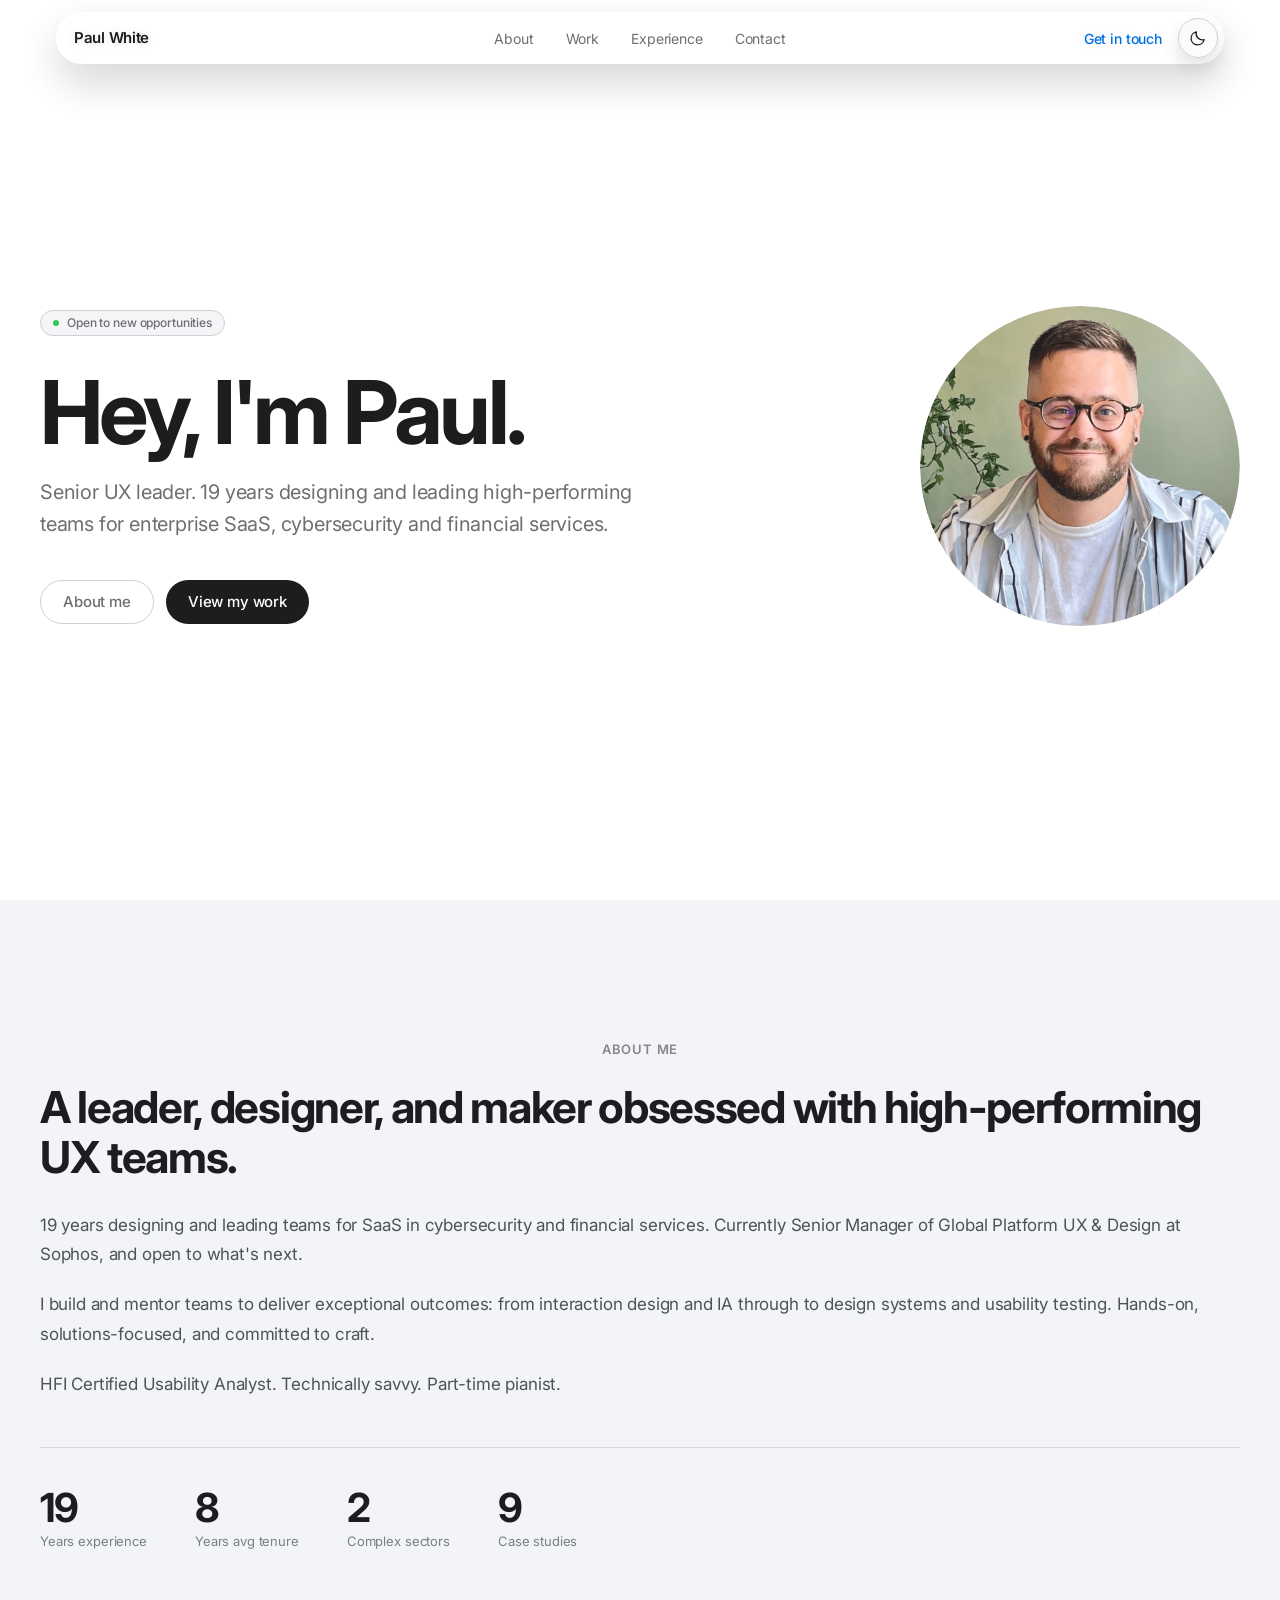
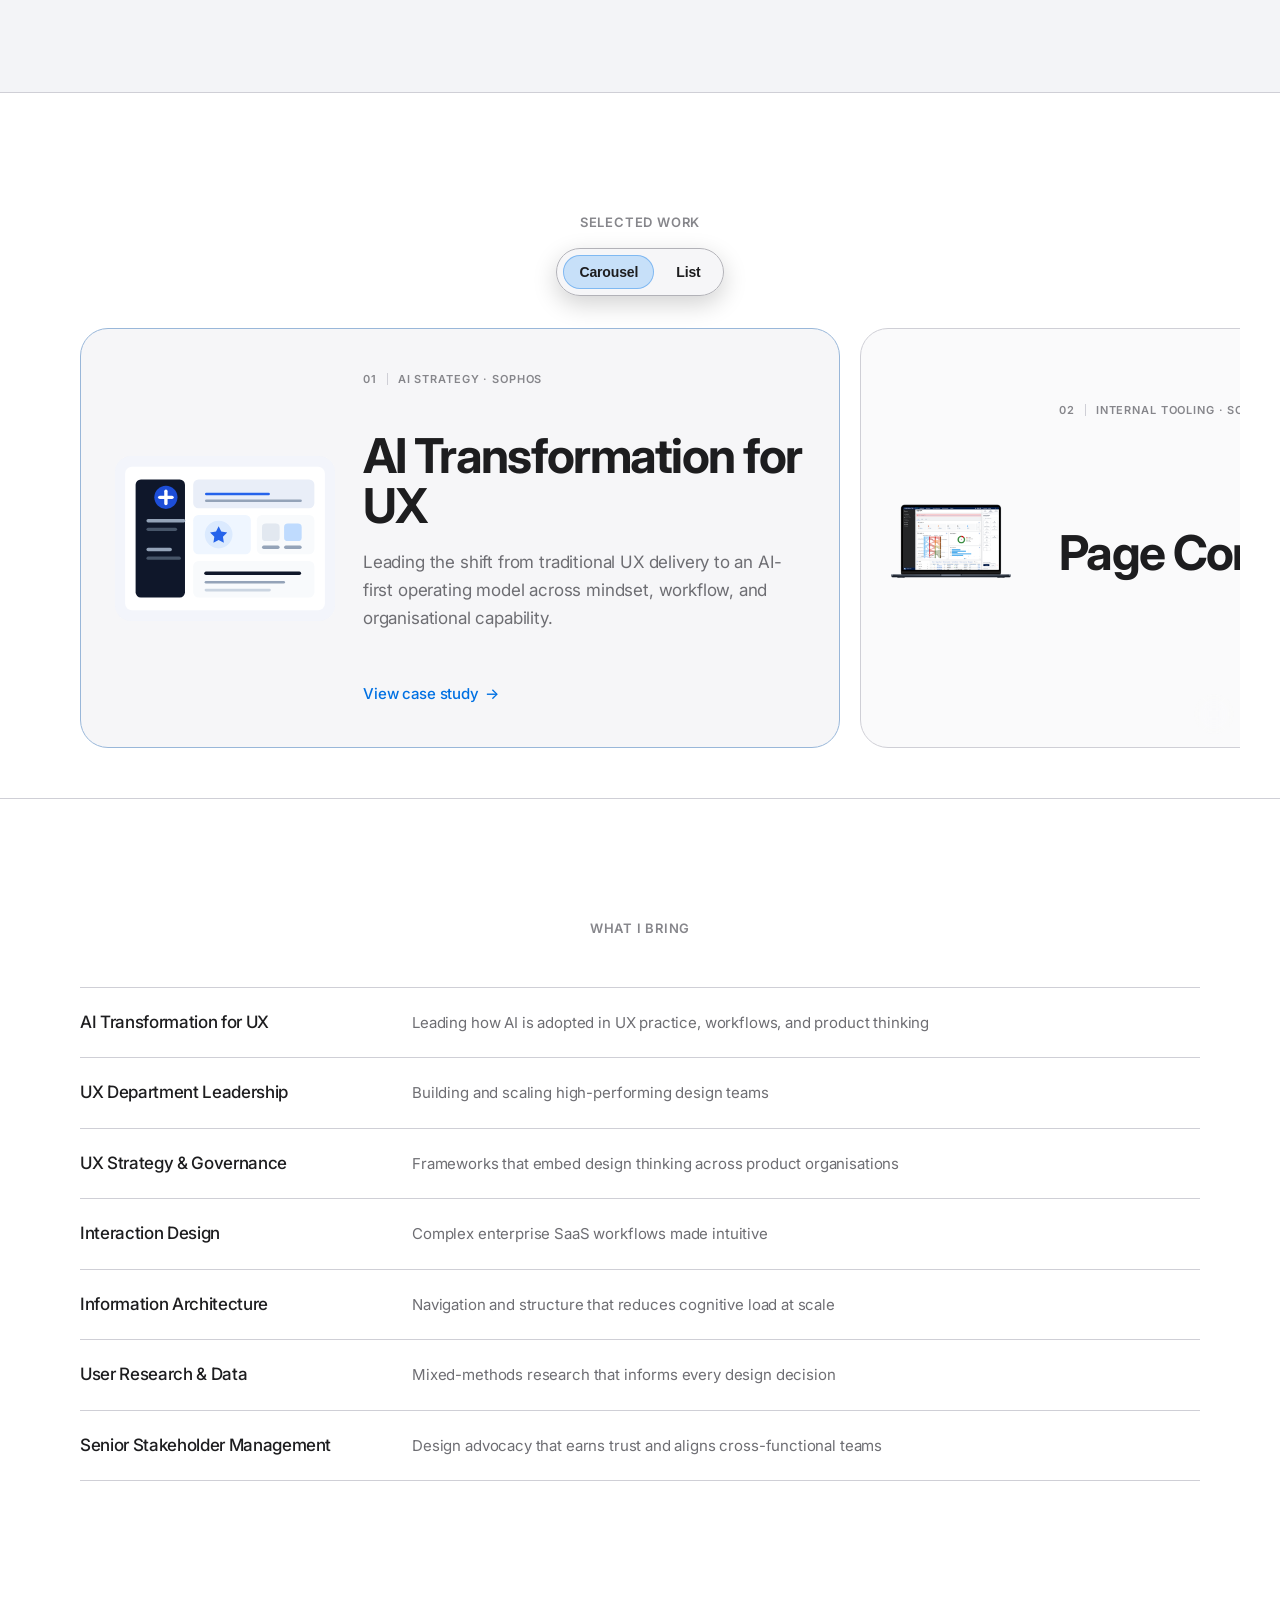
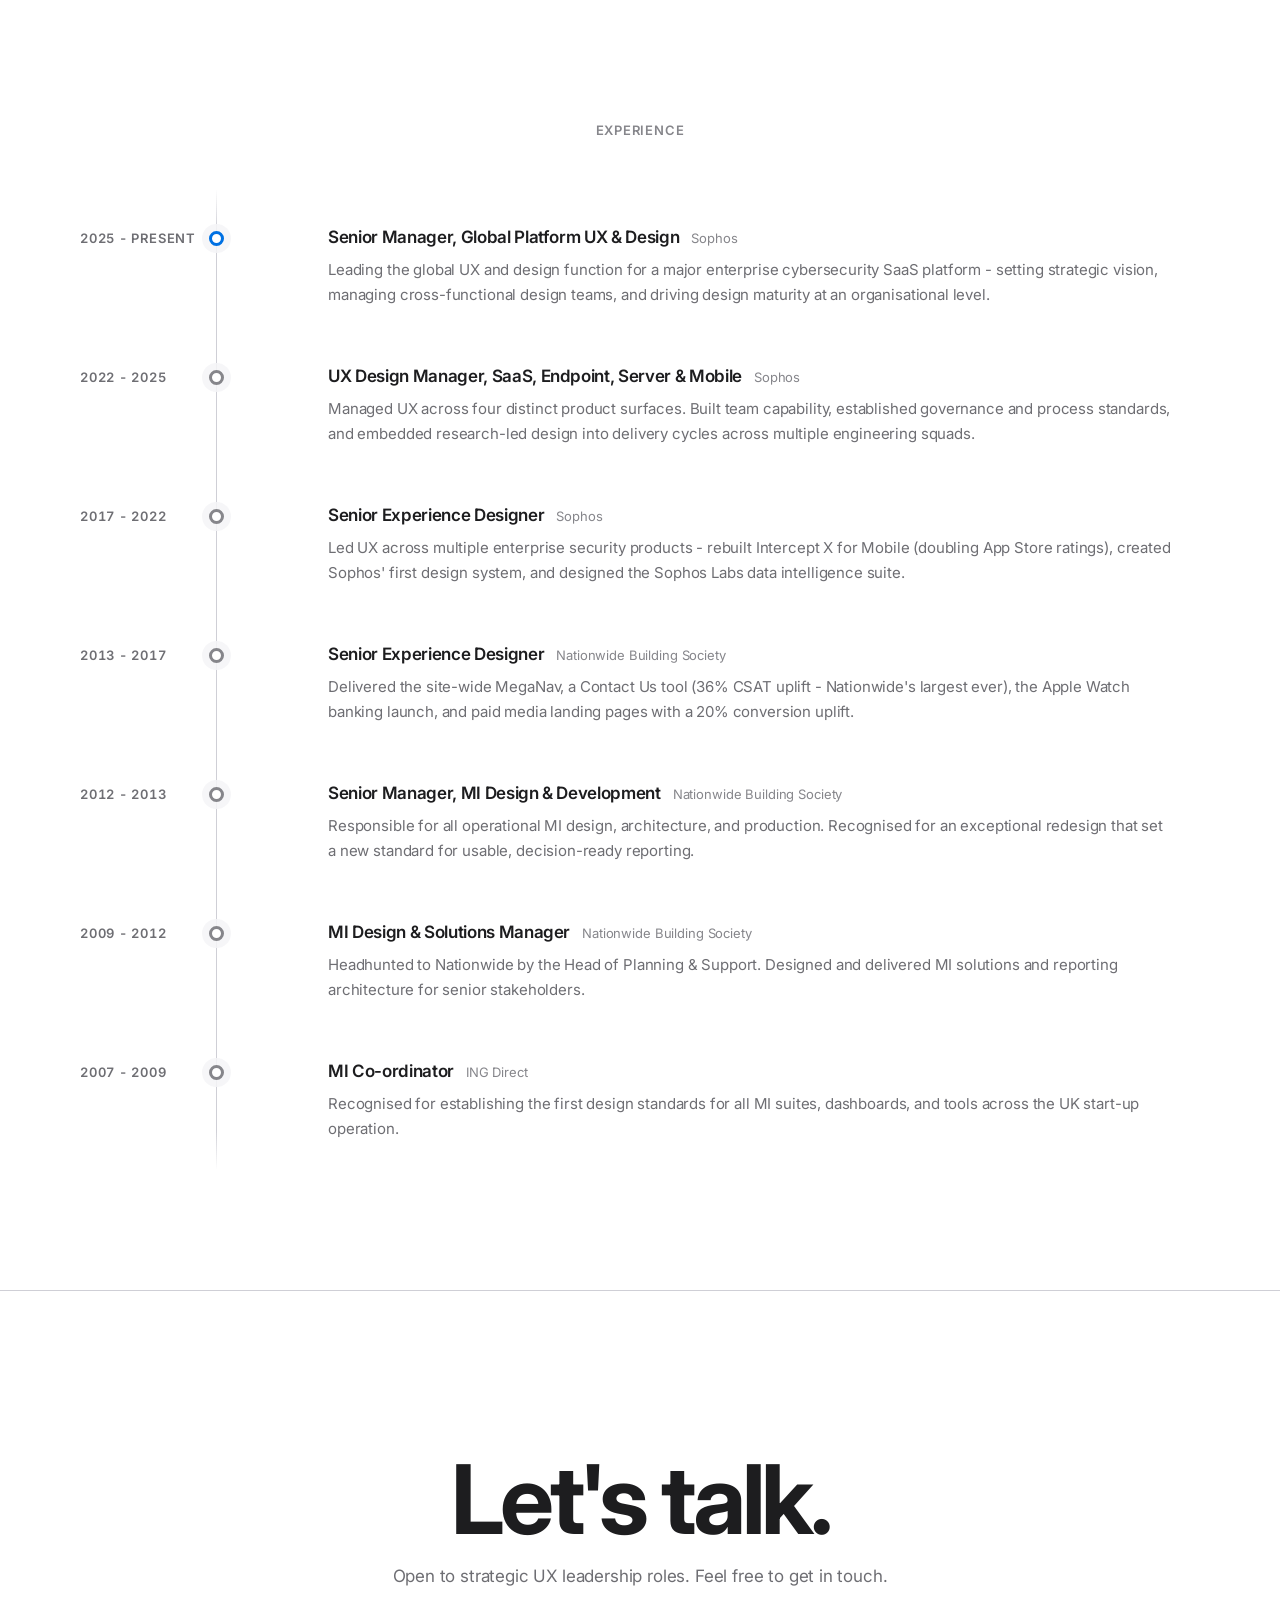
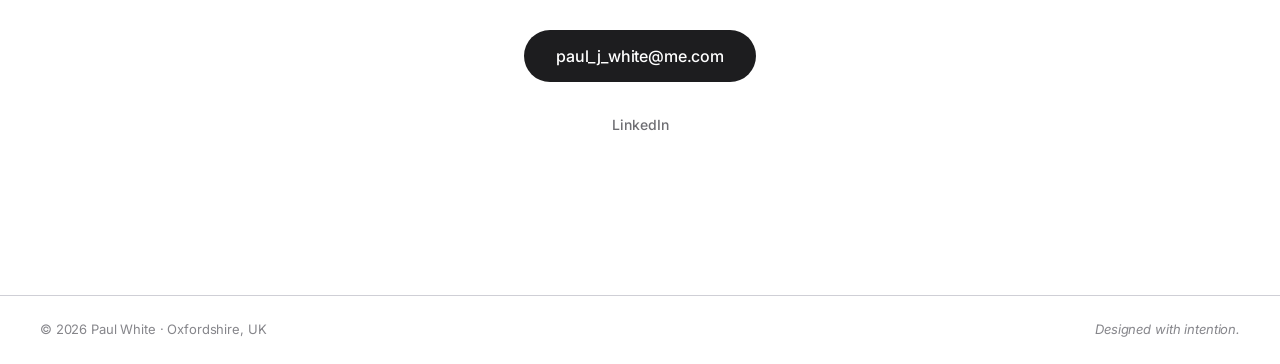
==== index.html @ 5e021924 "Sync homepage case study count" ====
<!DOCTYPE html>
<html lang="en">
<head>
  <meta charset="UTF-8">
  <meta name="viewport" content="width=device-width, initial-scale=1.0">
  <meta name="description" content="Paul White - Senior UX Leader with 19 years designing and leading teams for SaaS in cybersecurity and financial services.">
  <meta property="og:title" content="Paul White - Senior UX Leader">
  <meta property="og:description" content="19 years designing and leading teams for enterprise SaaS in cybersecurity and financial services.">
  <meta name="theme-color" content="#ffffff">
  <title>Paul White - Senior UX Leader</title>
  <link rel="preconnect" href="https://fonts.googleapis.com">
  <link rel="preconnect" href="https://fonts.gstatic.com" crossorigin>
  <link href="https://fonts.googleapis.com/css2?family=Inter:ital,opsz,wght@0,14..32,300;0,14..32,400;0,14..32,500;0,14..32,600;0,14..32,700;0,14..32,800;0,14..32,900;1,14..32,400&display=swap" rel="stylesheet">
  <link rel="stylesheet" href="css/styles.css">
</head>
<body data-theme="dark">

  <div class="progress-bar" id="progressBar"></div>

  <nav class="nav" id="nav">
    <div class="nav-inner">
      <a href="#" class="nav-logo">
        <span class="nav-avatar" aria-hidden="true">
          <img src="images/paul-photo.png" alt="">
        </span>
        <span class="nav-logo-text">Paul White</span>
      </a>
      <div class="nav-links" id="navLinks">
        <a href="#about">About</a>
        <a href="#work">Work</a>
        <a href="#experience">Experience</a>
        <a href="#contact">Contact</a>
      </div>
      <div class="nav-actions">
        <a href="mailto:paul_j_white@me.com" class="nav-cta">Get in touch</a>
        <button class="theme-toggle" id="themeToggle" type="button" aria-label="Switch to light mode" aria-pressed="false">
          <span class="theme-toggle-icon theme-toggle-icon-sun" aria-hidden="true">
            <svg viewBox="0 0 24 24" focusable="false">
              <circle cx="12" cy="12" r="4.5"></circle>
              <path d="M12 2.75v2.5M12 18.75v2.5M21.25 12h-2.5M5.25 12H2.75M18.54 5.46l-1.77 1.77M7.23 16.77l-1.77 1.77M18.54 18.54l-1.77-1.77M7.23 7.23 5.46 5.46"></path>
            </svg>
          </span>
          <span class="theme-toggle-icon theme-toggle-icon-moon" aria-hidden="true">
            <svg viewBox="0 0 24 24" focusable="false">
              <path d="M20.2 14.2A8.5 8.5 0 0 1 9.8 3.8a8.8 8.8 0 1 0 10.4 10.4Z"></path>
            </svg>
          </span>
        </button>
        <button class="menu-toggle" id="menuToggle" type="button" aria-label="Open navigation menu" aria-expanded="false" aria-controls="navLinks">
          <span></span>
          <span></span>
          <span></span>
        </button>
      </div>
    </div>
  </nav>

  <section class="hero">
    <div class="hero-inner">
      <div class="hero-content">
        <div class="hero-badge">
          <span class="hero-dot"></span>
          Open to new opportunities
        </div>
        <h1 class="hero-title">Hey, I'm Paul.</h1>
        <p class="hero-sub">Senior UX leader. 19 years designing and leading high-performing teams for enterprise SaaS, cybersecurity and financial services.</p>
        <div class="hero-actions">
          <a href="#about" class="btn btn-ghost">About me</a>
          <a href="#work" class="btn btn-dark">View my work</a>
        </div>
      </div>
      <div class="hero-photo">
        <img src="images/paul-photo.png" alt="Paul White">
      </div>
    </div>
  </section>

  <section class="about" id="about">
    <div class="about-inner">
      <div class="about-text animate-in">
        <div class="about-heading">About me</div>
        <h2 class="about-headline">A leader, designer, and maker obsessed with high-performing UX teams.</h2>
        <p class="about-body">19 years designing and leading teams for SaaS in cybersecurity and financial services. Currently Senior Manager of Global Platform UX &amp; Design at Sophos, and open to what's next.</p>
        <p class="about-body">I build and mentor teams to deliver exceptional outcomes: from interaction design and IA through to design systems and usability testing. Hands-on, solutions-focused, and committed to craft.</p>
        <p class="about-body">HFI Certified Usability Analyst. Technically savvy. Part-time pianist.</p>
        <div class="about-stats">
          <div class="about-stat">
            <strong>19</strong>
            <span>Years experience</span>
          </div>
          <div class="about-stat">
            <strong>8</strong>
            <span>Years avg tenure</span>
          </div>
          <div class="about-stat">
            <strong>2</strong>
            <span>Complex sectors</span>
          </div>
          <div class="about-stat">
            <strong data-case-study-count>9</strong>
            <span>Case studies</span>
          </div>
        </div>
      </div>
    </div>
  </section>

  <section class="work" id="work">
    <div class="container">
      <h2 class="work-heading animate-in">Selected work</h2>
      <div class="work-controls">
        <div class="work-view-toggle" role="group" aria-label="Selected work view">
          <button class="work-view-btn is-active" type="button" data-work-view="carousel" aria-pressed="true">Carousel</button>
          <button class="work-view-btn" type="button" data-work-view="list" aria-pressed="false">List</button>
        </div>
      </div>
    </div>
    <div class="work-carousel-shell">
      <button class="work-carousel-arrow work-carousel-arrow--prev" type="button" aria-label="Previous work item">
        <span aria-hidden="true">&larr;</span>
      </button>
      <div class="work-list">

      <a href="case-studies/ai-transformation.html" class="case-card animate-in" style="--delay: 0.05s">
        <div class="case-eyebrow">
          <span class="case-num">01</span>
          <span class="case-eyebrow-sep"></span>
          <span class="case-category">AI Strategy &middot; Sophos</span>
        </div>
        <div class="case-info">
          <h3 class="case-title">AI Transformation for UX</h3>
          <p class="case-desc">Leading the shift from traditional UX delivery to an AI-first operating model across mindset, workflow, and organisational capability.</p>
        </div>
        <div class="case-thumb">
          <img src="images/case-07-ai-transformation.svg" alt="AI Transformation for UX">
        </div>
        <span class="case-arrow">View case study</span>
      </a>

      <a href="case-studies/page-composer.html" class="case-card animate-in" style="--delay: 0.06s">
        <div class="case-eyebrow">
          <span class="case-num">02</span>
          <span class="case-eyebrow-sep"></span>
          <span class="case-category">Internal Tooling &middot; Sophos</span>
        </div>
        <div class="case-info">
          <h3 class="case-title">Page Composer</h3>
          <p class="case-desc">An internal tool that shifts UI design from blank-canvas creation to composable, system-driven page assembly across Sophos Central.</p>
        </div>
        <img class="case-thumb case-thumb--page-composer" src="images/page-composer-hero.png" alt="Page Composer interface shown inside a laptop">
        <span class="case-arrow">View case study</span>
      </a>

      <a href="case-studies/luna-scanner.html" class="case-card animate-in" style="--delay: 0.07s">
        <div class="case-eyebrow">
          <span class="case-num">03</span>
          <span class="case-eyebrow-sep"></span>
          <span class="case-category">Compliance Tooling &middot; Sophos</span>
        </div>
        <div class="case-info">
          <h3 class="case-title">Design System Compliance Scanner</h3>
          <p class="case-desc">A Chrome extension that scans live and development builds of Sophos Central to score compliance with Luna, the Sophos design system.</p>
        </div>
        <div class="case-thumb">
          <img src="images/luna-scanner-hero.png" alt="Design System Compliance Scanner highlighting UI compliance issues">
        </div>
        <span class="case-arrow">View case study</span>
      </a>

      <a href="case-studies/governance.html" class="case-card animate-in" style="--delay: 0.08s">
        <div class="case-eyebrow">
          <span class="case-num">04</span>
          <span class="case-eyebrow-sep"></span>
          <span class="case-category">UX Governance &middot; Sophos</span>
        </div>
        <div class="case-info">
          <h3 class="case-title">Design Governance &amp; Strategy</h3>
          <p class="case-desc">A tiered investment model that aligned design resources to strategic importance across a global SaaS platform.</p>
        </div>
        <div class="case-thumb">
          <img src="images/case-01-governance.png" alt="Design Governance &amp; Strategy">
        </div>
        <span class="case-arrow">View case study</span>
      </a>

      <a href="case-studies/design-system.html" class="case-card animate-in" style="--delay: 0.10s">
        <div class="case-eyebrow">
          <span class="case-num">05</span>
          <span class="case-eyebrow-sep"></span>
          <span class="case-category">Design Systems &middot; Sophos</span>
        </div>
        <div class="case-info">
          <h3 class="case-title">Design System Development</h3>
          <p class="case-desc">From third-party agency to fully in-house ownership - a unified design language across four product platforms.</p>
        </div>
        <div class="case-thumb">
          <img src="images/case-02-design-system.png" alt="Design System Development">
        </div>
        <span class="case-arrow">View case study</span>
      </a>

      <a href="case-studies/custom-dashboards.html" class="case-card animate-in" style="--delay: 0.12s">
        <div class="case-eyebrow">
          <span class="case-num">06</span>
          <span class="case-eyebrow-sep"></span>
          <span class="case-category">Personalisation &middot; Sophos</span>
        </div>
        <div class="case-info">
          <h3 class="case-title">Customisable Experiences</h3>
          <p class="case-desc">Replacing rigid legacy dashboards with a fully flexible canvas - users building their own views with relevant widgets.</p>
        </div>
        <div class="case-thumb">
          <img src="images/case-03-custom-dashboards.png" alt="Customisable Experiences">
        </div>
        <span class="case-arrow">View case study</span>
      </a>

      <a href="case-studies/navigation.html" class="case-card animate-in" style="--delay: 0.14s">
        <div class="case-eyebrow">
          <span class="case-num">07</span>
          <span class="case-eyebrow-sep"></span>
          <span class="case-category">Information Architecture</span>
        </div>
        <div class="case-info">
          <h3 class="case-title">Navigation Transformation</h3>
          <p class="case-desc">Two distinct nav redesigns - top-level mega nav at Sophos, and a site-wide MegaNav for Nationwide Building Society.</p>
        </div>
        <div class="case-thumb">
          <img src="images/case-04-navigation.png" alt="Navigation Transformation">
        </div>
        <span class="case-arrow">View case study</span>
      </a>

      <a href="case-studies/operational-efficiency.html" class="case-card animate-in" style="--delay: 0.16s">
        <div class="case-eyebrow">
          <span class="case-num">08</span>
          <span class="case-eyebrow-sep"></span>
          <span class="case-category">Service Design &middot; Nationwide</span>
        </div>
        <div class="case-info">
          <h3 class="case-title">Record CSAT Uplift</h3>
          <p class="case-desc">A new Contact Us tool that delivered a 36% improvement in customer satisfaction - Nationwide's largest ever CSAT gain.</p>
        </div>
        <div class="case-thumb">
          <img src="images/case-05-efficiency.png" alt="Record CSAT Uplift">
        </div>
        <span class="case-arrow">View case study</span>
      </a>

      <a href="case-studies/meaningful-data.html" class="case-card animate-in" style="--delay: 0.18s">
        <div class="case-eyebrow">
          <span class="case-num">09</span>
          <span class="case-eyebrow-sep"></span>
          <span class="case-category">Data Visualisation &middot; Nationwide</span>
        </div>
        <div class="case-info">
          <h3 class="case-title">Making Data Meaningful</h3>
          <p class="case-desc">Helping Nationwide customers see, at a glance, how much an overpayment would save them on their mortgage - designed under strict legal and compliance review.</p>
        </div>
        <div class="case-thumb">
          <img src="images/case-06-data.png" alt="Making Data Meaningful">
        </div>
        <span class="case-arrow">View case study</span>
      </a>

      </div>
      <button class="work-carousel-arrow work-carousel-arrow--next" type="button" aria-label="Next work item">
        <span aria-hidden="true">&rarr;</span>
      </button>
    </div>
  </section>

  <section class="expertise" id="expertise">
    <div class="container">
      <h2 class="expertise-heading animate-in">What I bring</h2>
      <ul class="expertise-list">
        <li class="animate-in" style="--delay: 0.05s">
          <span class="expertise-name">AI Transformation for UX</span>
          <span class="expertise-desc">Leading how AI is adopted in UX practice, workflows, and product thinking</span>
        </li>
        <li class="animate-in" style="--delay: 0.08s">
          <span class="expertise-name">UX Department Leadership</span>
          <span class="expertise-desc">Building and scaling high-performing design teams</span>
        </li>
        <li class="animate-in" style="--delay: 0.11s">
          <span class="expertise-name">UX Strategy &amp; Governance</span>
          <span class="expertise-desc">Frameworks that embed design thinking across product organisations</span>
        </li>
        <li class="animate-in" style="--delay: 0.14s">
          <span class="expertise-name">Interaction Design</span>
          <span class="expertise-desc">Complex enterprise SaaS workflows made intuitive</span>
        </li>
        <li class="animate-in" style="--delay: 0.17s">
          <span class="expertise-name">Information Architecture</span>
          <span class="expertise-desc">Navigation and structure that reduces cognitive load at scale</span>
        </li>
        <li class="animate-in" style="--delay: 0.2s">
          <span class="expertise-name">User Research &amp; Data</span>
          <span class="expertise-desc">Mixed-methods research that informs every design decision</span>
        </li>
        <li class="animate-in" style="--delay: 0.23s">
          <span class="expertise-name">Senior Stakeholder Management</span>
          <span class="expertise-desc">Design advocacy that earns trust and aligns cross-functional teams</span>
        </li>
      </ul>
    </div>
  </section>

  <section class="experience" id="experience">
    <div class="container">
      <h2 class="section-heading animate-in">Experience</h2>
      <div class="timeline">

        <div class="tl-item animate-in" style="--delay: 0.05s">
          <div class="tl-left">
            <span class="tl-period">2025 - Present</span>
          </div>
          <div class="tl-right">
            <div class="tl-head">
              <h4 class="tl-role">Senior Manager, Global Platform UX &amp; Design</h4>
              <span class="tl-co">Sophos</span>
            </div>
            <p class="tl-desc">Leading the global UX and design function for a major enterprise cybersecurity SaaS platform - setting strategic vision, managing cross-functional design teams, and driving design maturity at an organisational level.</p>
          </div>
        </div>

        <div class="tl-item animate-in" style="--delay: 0.1s">
          <div class="tl-left">
            <span class="tl-period">2022 - 2025</span>
          </div>
          <div class="tl-right">
            <div class="tl-head">
              <h4 class="tl-role">UX Design Manager, SaaS, Endpoint, Server &amp; Mobile</h4>
              <span class="tl-co">Sophos</span>
            </div>
            <p class="tl-desc">Managed UX across four distinct product surfaces. Built team capability, established governance and process standards, and embedded research-led design into delivery cycles across multiple engineering squads.</p>
          </div>
        </div>

        <div class="tl-item animate-in" style="--delay: 0.15s">
          <div class="tl-left">
            <span class="tl-period">2017 - 2022</span>
          </div>
          <div class="tl-right">
            <div class="tl-head">
              <h4 class="tl-role">Senior Experience Designer</h4>
              <span class="tl-co">Sophos</span>
            </div>
            <p class="tl-desc">Led UX across multiple enterprise security products - rebuilt Intercept X for Mobile (doubling App Store ratings), created Sophos' first design system, and designed the Sophos Labs data intelligence suite.</p>
          </div>
        </div>

        <div class="tl-item animate-in" style="--delay: 0.175s">
          <div class="tl-left">
            <span class="tl-period">2013 - 2017</span>
          </div>
          <div class="tl-right">
            <div class="tl-head">
              <h4 class="tl-role">Senior Experience Designer</h4>
              <span class="tl-co">Nationwide Building Society</span>
            </div>
            <p class="tl-desc">Delivered the site-wide MegaNav, a Contact Us tool (36% CSAT uplift - Nationwide's largest ever), the Apple Watch banking launch, and paid media landing pages with a 20% conversion uplift.</p>
          </div>
        </div>

        <div class="tl-item animate-in" style="--delay: 0.2s">
          <div class="tl-left">
            <span class="tl-period">2012 - 2013</span>
          </div>
          <div class="tl-right">
            <div class="tl-head">
              <h4 class="tl-role">Senior Manager, MI Design &amp; Development</h4>
              <span class="tl-co">Nationwide Building Society</span>
            </div>
            <p class="tl-desc">Responsible for all operational MI design, architecture, and production. Recognised for an exceptional redesign that set a new standard for usable, decision-ready reporting.</p>
          </div>
        </div>

        <div class="tl-item animate-in" style="--delay: 0.225s">
          <div class="tl-left">
            <span class="tl-period">2009 - 2012</span>
          </div>
          <div class="tl-right">
            <div class="tl-head">
              <h4 class="tl-role">MI Design &amp; Solutions Manager</h4>
              <span class="tl-co">Nationwide Building Society</span>
            </div>
            <p class="tl-desc">Headhunted to Nationwide by the Head of Planning &amp; Support. Designed and delivered MI solutions and reporting architecture for senior stakeholders.</p>
          </div>
        </div>

        <div class="tl-item animate-in" style="--delay: 0.25s">
          <div class="tl-left">
            <span class="tl-period">2007 - 2009</span>
          </div>
          <div class="tl-right">
            <div class="tl-head">
              <h4 class="tl-role">MI Co-ordinator</h4>
              <span class="tl-co">ING Direct</span>
            </div>
            <p class="tl-desc">Recognised for establishing the first design standards for all MI suites, dashboards, and tools across the UK start-up operation.</p>
          </div>
        </div>

      </div>
    </div>
  </section>

  <section class="contact" id="contact">
    <div class="contact-inner animate-in">
      <h2 class="contact-headline">Let's talk.</h2>
      <p class="contact-sub">Open to strategic UX leadership roles. Feel free to get in touch.</p>
      <a href="mailto:paul_j_white@me.com" class="btn btn-dark btn-lg">paul_j_white@me.com</a>
      <div class="contact-social">
        <a href="https://linkedin.com/in/paul-white-ux/" target="_blank" rel="noopener" aria-label="LinkedIn profile">
          LinkedIn
        </a>
      </div>
    </div>
  </section>

  <footer class="footer">
    <div class="footer-inner">
      <span>&copy; 2026 Paul White &middot; Oxfordshire, UK</span>
      <span class="footer-tag">Designed with intention.</span>
    </div>
  </footer>

  <script src="js/main.js"></script>
</body>
</html>
---- css/styles.css ----
/* ============================================================
   PAUL WHITE - Portfolio
   ============================================================ */

/* Dark mode - default */
:root {
  --bg:           #000000;
  --bg-off:       #1C1C1E;
  --surface:      #0A0A0B;
  --surface-2:    #141416;
  --about-bg:     #141416;
  --about-text-1: #FFFFFF;
  --about-text-2: rgba(255,255,255,0.55);
  --about-text-3: rgba(255,255,255,0.35);
  --about-border: rgba(255,255,255,0.1);
  --about-heading: rgba(255,255,255,0.4);
  --surface-inv:  #141414;
  --text-1:       #F5F5F7;
  --text-2:       #98989D;
  --text-3:       #52525A;
  --accent:       #2997FF;
  --border:       #2C2C2E;
  --nav-blur:     rgba(26,26,32,0.34);
  --nav-border:   rgba(255,255,255,0.14);
  --nav-highlight: rgba(255,255,255,0.26);
  --font:         'Inter', -apple-system, BlinkMacSystemFont, 'Helvetica Neue', sans-serif;
  --max:          1200px;
  --nav-h:        52px;
  --ease:         cubic-bezier(0.25, 0.46, 0.45, 0.94);
  --t:            0.25s var(--ease);
}

/* Light mode */
[data-theme="light"] {
  --bg:           #FFFFFF;
  --bg-off:       #F5F5F7;
  --surface:      #FFFFFF;
  --surface-2:    #1D1D1F;
  --about-bg:     #F3F4F7;
  --about-text-1: #1D1D1F;
  --about-text-2: #4F525A;
  --about-text-3: #7A7E87;
  --about-border: rgba(29,29,31,0.12);
  --about-heading: #86868B;
  --surface-inv:  #1D1D1F;
  --text-1:       #1D1D1F;
  --text-2:       #6E6E73;
  --text-3:       #86868B;
  --accent:       #0071E3;
  --border:       #CFCFD6;
  --nav-blur:     rgba(255,255,255,0.36);
  --nav-border:   rgba(255,255,255,0.68);
  --nav-highlight: rgba(255,255,255,0.96);
}

*, *::before, *::after { box-sizing: border-box; margin: 0; padding: 0; }

html { scroll-behavior: smooth; -webkit-text-size-adjust: 100%; }

body {
  font-family: var(--font);
  background: var(--bg);
  color: var(--text-1);
  font-size: 17px;
  line-height: 1.5;
  -webkit-font-smoothing: antialiased;
  overflow-x: hidden;
}

img { display: block; max-width: 100%; }
a { color: inherit; text-decoration: none; }

/* -------------------------
   Progress bar
   ------------------------- */
.progress-bar {
  position: fixed;
  top: 0; left: 0;
  height: 2px;
  width: 0%;
  background: var(--black);
  z-index: 1000;
  transition: width 0.1s linear;
}

/* -------------------------
   Nav
   ------------------------- */
.nav {
  position: fixed;
  top: 12px;
  left: 0;
  right: 0;
  height: var(--nav-h);
  z-index: 500;
  transition: transform var(--t), opacity var(--t);
}

.nav::before {
  content: "";
  position: absolute;
  inset: 0 max(16px, calc((100vw - var(--max)) / 2 + 16px));
  background: var(--nav-blur);
  border: 1px solid var(--nav-border);
  border-radius: 999px;
  box-shadow:
    inset 0 1px 0 rgba(255,255,255,0.06),
    0 18px 44px rgba(0,0,0,0.18);
  backdrop-filter: saturate(220%) blur(32px);
  -webkit-backdrop-filter: saturate(220%) blur(32px);
  opacity: 0.96;
  transition: background var(--t), opacity var(--t), box-shadow var(--t), border-color var(--t);
}

.nav::after {
  content: none;
}

.nav.scrolled {
  transform: translateY(0);
}

.nav.scrolled::before {
  box-shadow:
    inset 0 1px 0 rgba(255,255,255,0.06),
    inset 0 -1px 0 rgba(255,255,255,0.03),
    0 22px 52px rgba(0,0,0,0.22);
  opacity: 1;
}

.nav-inner {
  position: relative;
  width: calc(100% - 32px);
  max-width: calc(var(--max) - 32px);
  margin: 0 auto;
  padding: 0 6px;
  height: 100%;
  display: flex;
  align-items: center;
  justify-content: space-between;
  gap: 24px;
}

.nav-logo {
  position: relative;
  display: inline-flex;
  align-items: center;
  gap: 0;
  min-height: 40px;
  font-size: 15px;
  font-weight: 600;
  letter-spacing: -0.02em;
  color: var(--text-1);
  text-shadow: 0 1px 10px rgba(0,0,0,0.16);
}

.nav-avatar {
  position: absolute;
  left: 0;
  top: 50%;
  display: block;
  width: 40px;
  height: 40px;
  min-width: 40px;
  min-height: 40px;
  max-width: 40px;
  max-height: 40px;
  border-radius: 50%;
  overflow: hidden;
  flex-shrink: 0;
  border: 1px solid rgba(255,255,255,0.12);
  box-shadow: 0 8px 18px rgba(0,0,0,0.16);
  transform:
    translateY(calc(-50% + ((1 - var(--nav-avatar-progress, 0)) * 20px)))
    scale(calc(0.72 + (var(--nav-avatar-progress, 0) * 0.28)));
  transform-origin: center;
  opacity: var(--nav-avatar-progress, 0);
  pointer-events: none;
  transition: transform 0.18s linear, opacity 0.18s linear, border-color var(--t);
}

.nav-avatar img {
  display: block;
  width: 100%;
  height: 100%;
  min-width: 40px;
  min-height: 40px;
  max-width: 40px;
  max-height: 40px;
  object-fit: cover;
  object-position: center top;
}

body[data-theme="light"] .nav-avatar {
  border-color: rgba(29,29,31,0.08);
}

.nav-avatar-static {
  --nav-avatar-progress: 1;
}

.nav-avatar-static .nav-avatar,
.nav-avatar-static .nav-logo-text {
  transition: none;
}

.nav-logo-text {
  position: relative;
  z-index: 1;
  transform: translateX(calc(12px + (var(--nav-avatar-progress, 0) * 38px)));
  transition: transform 0.18s linear;
}

.nav-links {
  position: absolute;
  left: 50%;
  transform: translateX(-50%);
  display: flex;
  align-items: center;
  gap: 32px;
}

.nav-links a {
  font-size: 14px;
  font-weight: 400;
  color: var(--text-2);
  letter-spacing: -0.01em;
  transition: color 0.15s, opacity 0.15s;
}

.nav-links a:hover {
  color: var(--text-1);
  opacity: 1;
}

.nav-actions {
  display: flex;
  align-items: center;
  gap: 16px;
}

.theme-toggle {
  display: inline-flex;
  align-items: center;
  justify-content: center;
  gap: 0;
  width: 40px;
  height: 40px;
  padding: 0;
  border: 1px solid var(--border);
  border-radius: 999px;
  background: color-mix(in srgb, var(--bg-off) 42%, transparent);
  color: var(--text-1);
  cursor: pointer;
  box-shadow:
    inset 0 1px 0 rgba(255,255,255,0.12),
    0 10px 20px rgba(0,0,0,0.12);
  transition: background var(--t), border-color var(--t), transform var(--t), color var(--t);
}

.theme-toggle:hover {
  transform: translateY(-1px);
  border-color: color-mix(in srgb, var(--accent) 24%, var(--border));
}

.theme-toggle:focus-visible {
  outline: 2px solid color-mix(in srgb, var(--accent) 55%, white);
  outline-offset: 3px;
}

.theme-toggle-icon {
  position: absolute;
  display: inline-flex;
  align-items: center;
  justify-content: center;
  width: 18px;
  height: 18px;
  transition: opacity var(--t), transform var(--t), color var(--t);
}

.theme-toggle svg {
  width: 18px;
  height: 18px;
  stroke: currentColor;
  fill: none;
  stroke-width: 1.75;
  stroke-linecap: round;
  stroke-linejoin: round;
}

.theme-toggle-icon-moon {
  opacity: 0;
  transform: scale(0.75) rotate(-18deg);
}

body[data-theme="light"] .theme-toggle-icon-sun {
  opacity: 0;
  transform: scale(0.75) rotate(18deg);
}

body[data-theme="light"] .theme-toggle-icon-moon {
  opacity: 1;
  transform: scale(1) rotate(0deg);
}

.menu-toggle {
  display: none;
  align-items: center;
  justify-content: center;
  flex-direction: column;
  gap: 4px;
  width: 40px;
  height: 40px;
  padding: 0;
  border: 1px solid var(--border);
  border-radius: 999px;
  background: color-mix(in srgb, var(--bg-off) 42%, transparent);
  color: var(--text-1);
  cursor: pointer;
  box-shadow:
    inset 0 1px 0 rgba(255,255,255,0.12),
    0 10px 20px rgba(0,0,0,0.12);
  transition: background var(--t), border-color var(--t), transform var(--t);
}

.menu-toggle:hover {
  transform: translateY(-1px);
  border-color: color-mix(in srgb, var(--accent) 24%, var(--border));
}

.menu-toggle:focus-visible {
  outline: 2px solid color-mix(in srgb, var(--accent) 55%, white);
  outline-offset: 3px;
}

.menu-toggle span {
  display: block;
  width: 14px;
  height: 1.5px;
  border-radius: 999px;
  background: currentColor;
  transition: transform var(--t), opacity var(--t);
}

.nav-cta {
  font-size: 14px;
  font-weight: 500;
  color: var(--accent);
  letter-spacing: -0.01em;
  text-shadow: 0 1px 10px rgba(0,0,0,0.12);
  transition: opacity 0.15s;
}

.nav-cta:hover {
  opacity: 0.7;
}

/* -------------------------
   Buttons
   ------------------------- */
.btn {
  display: inline-flex;
  align-items: center;
  height: 44px;
  padding: 0 22px;
  border-radius: 100px;
  font-size: 15px;
  font-weight: 500;
  letter-spacing: -0.01em;
  border: none;
  cursor: pointer;
  transition: opacity var(--t), transform var(--t);
  white-space: nowrap;
}

.btn:hover { opacity: 0.85; transform: translateY(-1px); }

.btn-dark { background: var(--surface-2); color: #fff; }

.btn-ghost {
  background: transparent;
  color: var(--text-2);
  border: 1px solid var(--border);
}

.btn-ghost:hover { color: var(--text-1); border-color: #c7c7cc; }

.btn-lg { height: 52px; padding: 0 32px; font-size: 16px; }

/* -------------------------
   Hero
   ------------------------- */
.hero {
  min-height: 100vh;
  display: flex;
  align-items: center;
  padding: calc(var(--nav-h) + 80px) 40px 100px;
}

.hero-inner {
  max-width: var(--max);
  margin: 0 auto;
  width: 100%;
  display: flex;
  align-items: center;
  justify-content: space-between;
  gap: 60px;
}

.hero-content {
  max-width: 640px;
}

.hero-badge {
  display: inline-flex;
  align-items: center;
  gap: 8px;
  height: 26px;
  padding: 0 12px;
  border-radius: 100px;
  background: var(--bg-off);
  border: 1px solid var(--border);
  font-size: 12px;
  font-weight: 500;
  color: var(--text-2);
  letter-spacing: -0.01em;
  margin-bottom: 32px;
  opacity: 0;
  animation: fadeUp 0.6s var(--ease) 0.1s forwards;
}

.hero-dot {
  width: 6px;
  height: 6px;
  border-radius: 50%;
  background: #34C759;
  flex-shrink: 0;
  animation: pulse-dot 2.5s ease-in-out infinite;
}

@keyframes pulse-dot {
  0%, 100% { box-shadow: 0 0 0 0 rgba(52,199,89,0.4); }
  50%       { box-shadow: 0 0 0 4px rgba(52,199,89,0); }
}

.hero-title {
  font-size: clamp(56px, 7vw, 88px);
  font-weight: 700;
  letter-spacing: -0.04em;
  line-height: 1.0;
  color: var(--text-1);
  margin-bottom: 20px;
  opacity: 0;
  animation: fadeUp 0.7s var(--ease) 0.2s forwards;
}

.hero-sub {
  font-size: clamp(17px, 2vw, 20px);
  font-weight: 400;
  color: var(--text-2);
  letter-spacing: -0.01em;
  line-height: 1.6;
  margin-bottom: 40px;
  opacity: 0;
  animation: fadeUp 0.7s var(--ease) 0.3s forwards;
}

.hero-actions {
  display: flex;
  gap: 12px;
  flex-wrap: wrap;
  opacity: 0;
  animation: fadeUp 0.7s var(--ease) 0.4s forwards;
}

.hero-photo {
  width: 320px;
  height: 320px;
  border-radius: 50%;
  overflow: hidden;
  flex-shrink: 0;
  opacity: 0;
  animation: fadeUp 0.7s var(--ease) 0.35s forwards;
}

.hero-photo.is-transitioning {
  will-change: transform, opacity;
}

.hero-photo img {
  width: 100%;
  height: 100%;
  object-fit: cover;
  object-position: center top;
}

/* -------------------------
   Work
   ------------------------- */
.work {
  padding: 120px 0 40px;
  border-top: 1px solid var(--border);
}

.work-controls {
  display: flex;
  justify-content: center;
  margin-bottom: 32px;
  position: relative;
  z-index: 2;
}

.work-view-toggle {
  display: inline-flex;
  align-items: center;
  gap: 6px;
  padding: 6px;
  border: 1px solid color-mix(in srgb, var(--text-3) 40%, var(--border));
  border-radius: 999px;
  background: color-mix(in srgb, var(--bg-off) 86%, transparent);
  box-shadow: 0 8px 24px rgba(0,0,0,0.18);
}

.work-view-btn {
  height: 34px;
  padding: 0 16px;
  border: 0;
  border-radius: 999px;
  background: transparent;
  color: var(--text-1);
  font-size: 14px;
  font-weight: 600;
  letter-spacing: -0.01em;
  cursor: pointer;
  transition: background var(--t), color var(--t);
}

.work-view-btn:hover {
  color: var(--text-1);
  background: color-mix(in srgb, var(--bg) 24%, transparent);
}

.work-view-btn.is-active {
  color: var(--text-1);
  background: color-mix(in srgb, var(--accent) 22%, var(--bg));
  box-shadow: inset 0 0 0 1px color-mix(in srgb, var(--accent) 36%, transparent);
}

.work-heading {
  font-size: 13px;
  font-weight: 600;
  letter-spacing: 0.06em;
  text-transform: uppercase;
  color: var(--text-3);
  text-align: center;
  margin-bottom: 16px;
}

.work-list {
  max-width: var(--max);
  width: 100%;
  margin: 0 auto;
  display: flex;
  flex-direction: column;
  gap: 0;
}

.work-carousel-shell {
  position: relative;
}

.work-carousel-shell.is-carousel {
  width: calc(100% - 32px);
  max-width: var(--max);
  margin: 0 auto;
  overflow: visible;
}

.work-list.work-list--carousel {
  max-width: 100%;
  display: flex;
  flex-direction: row;
  align-items: stretch;
  gap: 20px;
  overflow-x: auto;
  overflow-y: hidden;
  padding: 0 40px 10px;
  scroll-snap-type: x mandatory;
  touch-action: pan-x;
  -webkit-overflow-scrolling: touch;
  overscroll-behavior-x: contain;
  scrollbar-width: none;
  -ms-overflow-style: none;
  height: 430px;
}

.work-list.work-list--carousel.is-animating {
  scroll-snap-type: none;
}

.work-list.work-list--carousel::-webkit-scrollbar {
  display: none;
}

.work-carousel-arrow {
  position: absolute;
  bottom: 24px;
  transform: none;
  width: 40px;
  height: 40px;
  border: 1px solid var(--nav-border);
  border-radius: 999px;
  background: var(--nav-blur);
  color: var(--text-1);
  display: inline-flex;
  align-items: center;
  justify-content: center;
  box-shadow:
    inset 0 1px 0 rgba(255,255,255,0.06),
    0 18px 44px rgba(0,0,0,0.18);
  backdrop-filter: saturate(220%) blur(32px);
  -webkit-backdrop-filter: saturate(220%) blur(32px);
  cursor: pointer;
  z-index: 3;
  opacity: 0;
  pointer-events: none;
  transition: opacity var(--t), transform var(--t), border-color var(--t), background var(--t);
}

.work-carousel-shell.is-carousel .work-carousel-arrow {
  opacity: 0.98;
  pointer-events: auto;
}

.work-carousel-shell.is-carousel .work-carousel-arrow.is-hidden {
  opacity: 0;
  pointer-events: none;
}

.work-carousel-arrow:hover {
  transform: translateY(-1px);
  border-color: color-mix(in srgb, var(--accent) 24%, var(--border));
}

.work-carousel-arrow span {
  font-size: 16px;
  line-height: 1;
}

.work-carousel-arrow--prev {
  left: 6px;
}

.work-carousel-arrow--next {
  right: 6px;
}

.case-card {
  display: grid;
  grid-template-columns: 140px minmax(0, 1fr);
  grid-template-areas:
    "thumb eyebrow"
    "thumb info"
    "thumb arrow";
  align-items: center;
  column-gap: 28px;
  row-gap: 8px;
  color: inherit;
  text-decoration: none;
  padding: 36px 40px;
  border-top: 1px solid var(--border);
  text-align: left;
  background: transparent;
  transition: background 0.7s var(--ease), padding 0.7s var(--ease), transform 0.7s var(--ease), opacity 0.7s var(--ease);
  position: relative;
  overflow: hidden;
  opacity: 0.72;
}

.case-card:hover {
  background: color-mix(in srgb, var(--bg-off) 72%, transparent);
}

.case-card.is-active {
  grid-template-columns: 280px minmax(0, 1fr);
  grid-template-areas:
    "thumb eyebrow"
    "thumb info"
    "thumb arrow";
  padding: 72px 40px;
  background: color-mix(in srgb, var(--bg-off) 92%, transparent);
  text-align: left;
  opacity: 1;
}

/* Centred text block */
.case-eyebrow {
  grid-area: eyebrow;
  display: inline-flex;
  align-items: center;
  gap: 10px;
  margin-bottom: 14px;
  transition: margin-bottom 0.45s var(--ease), opacity 0.35s var(--ease);
}

.case-num {
  font-size: 11px;
  font-weight: 600;
  letter-spacing: 0.08em;
  text-transform: uppercase;
  color: var(--text-3);
}

.case-eyebrow-sep {
  width: 1px;
  height: 12px;
  background: var(--border);
}

.case-category {
  font-size: 11px;
  font-weight: 600;
  letter-spacing: 0.08em;
  text-transform: uppercase;
  color: var(--text-3);
}

.case-info {
  grid-area: info;
  max-width: 680px;
  margin: 0;
  transition: margin-bottom 0.45s var(--ease);
}

.case-title {
  font-size: clamp(28px, 3.8vw, 48px);
  font-weight: 700;
  letter-spacing: -0.035em;
  line-height: 1.05;
  color: var(--text-1);
  margin-bottom: 0;
}

.case-desc {
  font-size: 17px;
  line-height: 1.65;
  color: var(--text-2);
  letter-spacing: -0.01em;
  max-height: 0;
  opacity: 0;
  overflow: hidden;
  transform: translateY(-8px);
  transition: max-height 0.72s var(--ease), opacity 0.5s var(--ease), transform 0.72s var(--ease), margin-top 0.72s var(--ease);
}

.case-card.is-active .case-eyebrow {
  margin-bottom: 20px;
}

.case-card.is-active .case-info {
  margin: 0;
}

.case-card.is-active .case-desc {
  max-height: 18rem;
  opacity: 1;
  transform: translateY(0);
  margin-top: 16px;
}

.case-thumb {
  grid-area: thumb;
  width: 100%;
  max-width: 140px;
  margin: 0;
  border-radius: 16px;
  overflow: hidden;
  background: var(--bg-off);
  aspect-ratio: 4 / 3;
  max-height: 105px;
  opacity: 1;
  transform: translateY(0) scale(1);
  transition: max-width 0.78s var(--ease), max-height 0.78s var(--ease), opacity 0.5s var(--ease), transform 0.78s var(--ease), margin-top 0.72s var(--ease);
}

.case-thumb img {
  width: 100%;
  height: 100%;
  object-fit: cover;
  transition: transform 0.7s var(--ease);
}

.case-thumb.case-thumb--page-composer {
  display: block;
  border-radius: 0;
  overflow: visible;
  background: transparent;
  aspect-ratio: auto;
  height: auto;
  max-height: none;
  object-fit: contain;
  box-sizing: border-box;
}

.case-card.is-active .case-thumb.case-thumb--page-composer {
  background: transparent;
  border-color: transparent;
  height: auto;
  max-height: none;
}

.work-list--carousel .case-thumb.case-thumb--page-composer {
  width: 120px;
  height: auto;
  max-height: none;
}

.work-list--carousel .case-card.is-active .case-thumb.case-thumb--page-composer {
  width: 220px;
  height: auto;
  max-height: none;
}

.case-card.is-active .case-thumb {
  max-width: 280px;
  max-height: 210px;
  opacity: 1;
  transform: translateY(0) scale(1);
  margin: 0;
}

.case-card:hover .case-thumb img,
.case-card.is-active .case-thumb img { transform: scale(1.02); }

.case-arrow {
  grid-area: arrow;
  display: inline-flex;
  align-items: center;
  gap: 6px;
  margin-top: 0;
  font-size: 15px;
  font-weight: 500;
  color: var(--accent);
  letter-spacing: -0.01em;
  max-height: 0;
  opacity: 0;
  overflow: hidden;
  transform: translateY(-8px);
  transition: max-height 0.72s var(--ease), opacity 0.5s var(--ease), transform 0.72s var(--ease), margin-top 0.72s var(--ease), gap var(--t);
}

.case-arrow::after {
  content: '→';
  transition: transform var(--t);
}

.case-card.is-active .case-arrow {
  max-height: 2rem;
  opacity: 1;
  transform: translateY(0);
  margin-top: 28px;
}

.case-card:hover .case-arrow { gap: 10px; }
.case-card:hover .case-arrow::after { transform: translateX(3px); }

.work-list--carousel .case-card {
  flex: 0 0 min(80vw, 760px);
  min-width: 520px;
  height: 100%;
  border: 1px solid var(--border);
  border-radius: 28px;
  padding: 28px 30px;
  background: color-mix(in srgb, var(--bg-off) 54%, transparent);
  scroll-snap-align: center;
  opacity: 0.64;
}

.work-list--carousel .case-card.animate-in,
.work-list--carousel .case-card.animate-in.visible {
  opacity: 1;
  transform: none;
}

.work-list--carousel .case-card.is-active {
  grid-template-columns: 220px minmax(0, 1fr);
  padding: 34px 34px;
  border-color: color-mix(in srgb, var(--accent) 26%, var(--border));
  background: color-mix(in srgb, var(--bg-off) 88%, transparent);
  opacity: 1;
}

.work-list--carousel .case-card:hover {
  background: color-mix(in srgb, var(--bg-off) 74%, transparent);
}

.work-list--carousel .case-thumb {
  max-width: 120px;
  max-height: 90px;
}

.work-list--carousel .case-card.is-active .case-thumb {
  max-width: 220px;
  max-height: 165px;
}

/* -------------------------
   About
   ------------------------- */
.about {
  background: var(--about-bg);
  padding: 140px 40px;
  margin-top: 0;
}

.about-inner {
  max-width: var(--max);
  margin: 0 auto;
}

.about-heading {
  font-size: 13px;
  font-weight: 600;
  letter-spacing: 0.06em;
  text-transform: uppercase;
  color: var(--about-heading);
  text-align: center;
  margin-bottom: 22px;
}

.about-headline {
  font-size: clamp(28px, 3.5vw, 44px);
  font-weight: 700;
  letter-spacing: -0.03em;
  line-height: 1.15;
  color: var(--about-text-1);
  margin-bottom: 28px;
}

.about-body {
  font-size: 17px;
  line-height: 1.75;
  color: var(--about-text-2);
  letter-spacing: -0.01em;
  margin-bottom: 20px;
}

.about-body:last-of-type { margin-bottom: 0; }

.about-stats {
  display: flex;
  gap: 48px;
  margin-top: 48px;
  padding-top: 40px;
  border-top: 1px solid var(--about-border);
}

.about-stat {
  display: flex;
  flex-direction: column;
  gap: 4px;
}

.about-stat strong {
  font-size: 40px;
  font-weight: 700;
  letter-spacing: -0.04em;
  line-height: 1;
  color: var(--about-text-1);
}

.about-stat span {
  font-size: 13px;
  color: var(--about-text-3);
  letter-spacing: -0.01em;
}

/* -------------------------
   Expertise
   ------------------------- */
.expertise {
  padding: 120px 0;
  border-top: 1px solid var(--border);
}

.expertise .container {
  max-width: var(--max);
  margin: 0 auto;
  padding: 0 40px;
}

.expertise-heading {
  font-size: 13px;
  font-weight: 600;
  letter-spacing: 0.06em;
  text-transform: uppercase;
  color: var(--text-3);
  text-align: center;
  margin-bottom: 48px;
}

.expertise-list {
  list-style: none;
  border-top: 1px solid var(--border);
}

.expertise-list li {
  display: flex;
  align-items: baseline;
  gap: 32px;
  padding: 22px 0;
  border-bottom: 1px solid var(--border);
}

.expertise-name {
  font-size: 17px;
  font-weight: 500;
  letter-spacing: -0.02em;
  color: var(--text-1);
  min-width: 300px;
  flex-shrink: 0;
}

.expertise-desc {
  font-size: 15px;
  color: var(--text-2);
  letter-spacing: -0.01em;
}

/* -------------------------
   Experience
   ------------------------- */
.experience {
  padding: 120px 0;
}

.experience .container {
  max-width: none;
  margin: 0;
  padding: 0;
}

.section-heading {
  font-size: 13px;
  font-weight: 600;
  letter-spacing: 0.06em;
  text-transform: uppercase;
  color: var(--text-3);
  text-align: center;
  max-width: var(--max);
  margin: 0 auto 48px;
  padding: 0 40px;
  margin-bottom: 48px;
}

.experience .section-heading {
  max-width: var(--max);
  margin: 0 auto 48px;
  padding: 0 40px;
  text-align: center;
}

.timeline {
  position: relative;
  margin-top: 8px;
  padding-top: 8px;
}

.timeline::before {
  content: "";
  position: absolute;
  top: 0;
  bottom: 0;
  left: max(176px, calc((100vw - var(--max)) / 2 + 176px));
  width: 1px;
  background: linear-gradient(to bottom, transparent 0%, var(--border) 4%, var(--border) 96%, transparent 100%);
}

.tl-item {
  position: relative;
  display: grid;
  grid-template-columns: 200px 1fr;
  align-items: start;
  gap: 48px;
  padding: 28px max(40px, calc((100vw - var(--max)) / 2 + 40px));
  opacity: 0.72;
  transition: opacity var(--t);
}

.tl-item::before {
  content: "";
  position: absolute;
  top: 34px;
  left: max(169px, calc((100vw - var(--max)) / 2 + 169px));
  width: 15px;
  height: 15px;
  border-radius: 50%;
  background: var(--bg);
  border: 3px solid var(--text-3);
  box-shadow: 0 0 0 7px color-mix(in srgb, var(--bg-off) 86%, transparent);
}

.tl-item:first-child::before {
  border-color: var(--accent);
  animation: timeline-pulse 1.8s linear infinite;
}

.tl-item:first-child {
  opacity: 1;
}

@keyframes timeline-pulse {
  0% {
    box-shadow: 0 0 0 0 color-mix(in srgb, var(--accent) 26%, transparent);
  }
  70% {
    box-shadow: 0 0 0 12px color-mix(in srgb, var(--accent) 0%, transparent);
  }
  100% {
    box-shadow: 0 0 0 12px color-mix(in srgb, var(--accent) 0%, transparent);
  }
}


.tl-left {
  position: relative;
  padding-right: 20px;
}

.tl-period {
  display: inline-block;
  font-size: 13px;
  color: var(--text-2);
  letter-spacing: -0.01em;
  padding-top: 3px;
  font-feature-settings: 'tnum';
  font-weight: 600;
  text-transform: uppercase;
  letter-spacing: 0.06em;
}

.tl-right {
  padding: 0 28px 0 0;
  border: 0;
  background: transparent;
}

.tl-head {
  display: flex;
  align-items: baseline;
  gap: 12px;
  margin-bottom: 8px;
  flex-wrap: wrap;
}

.tl-role {
  font-size: 17px;
  font-weight: 600;
  letter-spacing: -0.02em;
  color: var(--text-1);
}

.tl-co {
  font-size: 13px;
  font-weight: 400;
  color: var(--text-3);
  letter-spacing: -0.01em;
}

.tl-desc {
  font-size: 15px;
  line-height: 1.65;
  color: var(--text-2);
  letter-spacing: -0.01em;
}

/* -------------------------
   Contact
   ------------------------- */
.contact {
  padding: 160px 40px;
  text-align: center;
  border-top: 1px solid var(--border);
}

.contact-inner { max-width: 560px; margin: 0 auto; }

.contact-headline {
  font-size: clamp(56px, 8vw, 96px);
  font-weight: 700;
  letter-spacing: -0.045em;
  line-height: 1.0;
  color: var(--text-1);
  margin-bottom: 16px;
}

.contact-sub {
  font-size: 17px;
  line-height: 1.6;
  color: var(--text-2);
  letter-spacing: -0.01em;
  margin-bottom: 40px;
}

.contact-social {
  display: flex;
  align-items: center;
  justify-content: center;
  gap: 20px;
  margin-top: 32px;
}

.contact-social span { color: var(--border); }

.contact-social a {
  font-size: 14px;
  font-weight: 500;
  color: var(--text-2);
  transition: color 0.15s;
}

.contact-social a:hover { color: var(--text-1); }

/* -------------------------
   Footer
   ------------------------- */
.footer {
  border-top: 1px solid var(--border);
  padding: 24px 40px;
}

.footer-inner {
  max-width: var(--max);
  margin: 0 auto;
  display: flex;
  align-items: center;
  justify-content: space-between;
}

.footer-inner span {
  font-size: 13px;
  color: var(--text-3);
  letter-spacing: -0.01em;
}

.footer-tag { font-style: italic; }

/* -------------------------
   Scroll Animations
   ------------------------- */
.animate-in {
  opacity: 0;
  transform: translateY(24px);
  transition: opacity 0.65s var(--ease), transform 0.65s var(--ease);
  transition-delay: var(--delay, 0s);
}

.animate-in.visible { opacity: 1; transform: translateY(0); }

@keyframes fadeUp {
  from { opacity: 0; transform: translateY(20px); }
  to   { opacity: 1; transform: translateY(0); }
}

/* -------------------------
   Responsive - Tablet
   ------------------------- */
@media (max-width: 1024px) {
  .hero-inner { flex-direction: column; align-items: flex-start; gap: 40px; }
  .hero-photo { order: -1; width: 240px; height: 240px; }
  .case-card { grid-template-columns: 120px minmax(0, 1fr); column-gap: 24px; padding: 28px 32px; }
  .case-card.is-active {
    grid-template-columns: 240px minmax(0, 1fr);
    padding: 56px 28px;
  }
  .case-thumb { max-width: 120px; max-height: 90px; }
  .case-card.is-active .case-thumb { max-width: 240px; max-height: 180px; }
  .work-list.work-list--carousel {
    padding: 0 32px 10px;
    height: 410px;
  }
  .work-carousel-arrow--prev { left: 6px; }
  .work-carousel-arrow--next { right: 6px; }
  .work-list--carousel .case-card {
    flex-basis: min(84vw, 700px);
    min-width: 460px;
  }
  .work-list--carousel .case-card.is-active {
    grid-template-columns: 180px minmax(0, 1fr);
  }
  .work-list--carousel .case-card.is-active .case-thumb {
    max-width: 180px;
    max-height: 135px;
  }
  .expertise-list li { flex-direction: column; gap: 6px; }
  .expertise-name { min-width: 0; }
}

/* -------------------------
   Responsive - Mobile
   ------------------------- */
@media (max-width: 768px) {
  :root { --nav-h: 56px; }

  .nav {
    top: 8px;
    height: auto;
  }

  .nav::before {
    inset: 0 16px;
    border-radius: 28px;
    transition: border-radius 0.32s var(--ease), background var(--t), opacity var(--t), box-shadow var(--t), border-color var(--t);
  }

  .nav::after {
    content: none;
  }

  .nav-inner {
    padding: 8px 6px;
    display: grid;
    grid-template-columns: 1fr auto;
    grid-template-areas:
      "logo actions";
    align-items: center;
    gap: 12px 16px;
    max-height: var(--nav-h);
    overflow: hidden;
    transition: max-height 0.46s var(--ease), padding-bottom 0.46s var(--ease);
  }
  .nav-logo { grid-area: logo; }
  .nav-avatar {
    transform:
      translateY(calc(-50% + ((1 - var(--nav-avatar-progress, 0)) * 16px)))
      scale(calc(0.76 + (var(--nav-avatar-progress, 0) * 0.24)));
  }
  .nav-logo-text {
    transform: translateX(calc(12px + (var(--nav-avatar-progress, 0) * 36px)));
  }
  .nav-actions { grid-area: actions; }
  .nav-links {
    position: static;
    left: auto;
    transform: none;
    display: none;
    grid-area: links;
    padding: 10px 6px 10px;
    flex-direction: column;
    align-items: flex-start;
    gap: 14px;
    width: 100%;
  }
  .nav.is-open .nav-inner,
  .nav.is-closing .nav-inner {
    grid-template-areas:
      "logo actions"
      "links links";
    padding-bottom: 16px;
  }
  .nav.is-open .nav-inner {
    max-height: 260px;
  }
  .nav.is-closing .nav-inner {
    max-height: var(--nav-h);
  }
  .nav.is-open .nav-links,
  .nav.is-closing .nav-links {
    display: flex;
  }
  .nav.is-open .nav-links {
    animation: mobile-nav-reveal 0.42s var(--ease) forwards;
  }
  .nav.is-closing .nav-links {
    animation: mobile-nav-hide 0.36s var(--ease) forwards;
  }
  .nav-links a {
    white-space: nowrap;
    font-size: 15px;
    color: var(--text-1);
    opacity: 0;
    transform: translateY(-6px);
    transition: opacity 0.24s var(--ease), transform 0.24s var(--ease);
  }
  .nav.is-open .nav-links a {
    opacity: 1;
    transform: translateY(0);
  }
  .nav.is-closing .nav-links a {
    opacity: 0;
    transform: translateY(-8px);
  }
  .nav.is-open .nav-links a:nth-child(1) { transition-delay: 0.05s; }
  .nav.is-open .nav-links a:nth-child(2) { transition-delay: 0.09s; }
  .nav.is-open .nav-links a:nth-child(3) { transition-delay: 0.13s; }
  .nav.is-open .nav-links a:nth-child(4) { transition-delay: 0.17s; }
  .nav.is-closing .nav-links a:nth-child(1) { transition-delay: 0.09s; }
  .nav.is-closing .nav-links a:nth-child(2) { transition-delay: 0.06s; }
  .nav.is-closing .nav-links a:nth-child(3) { transition-delay: 0.03s; }
  .nav.is-closing .nav-links a:nth-child(4) { transition-delay: 0s; }
  .nav-links a:hover {
    opacity: 1;
  }
  .nav-actions { gap: 10px; }
  .nav-cta { display: none; }
  .menu-toggle { display: inline-flex; }
  .nav.is-open .menu-toggle span:nth-child(1) {
    transform: translateY(5.5px) rotate(45deg);
  }
  .nav.is-open .menu-toggle span:nth-child(2) {
    opacity: 0;
  }
  .nav.is-open .menu-toggle span:nth-child(3) {
    transform: translateY(-5.5px) rotate(-45deg);
  }

  .hero { padding: calc(var(--nav-h) + 56px) 20px 80px; min-height: auto; }
  .hero-photo { width: 180px; height: 180px; }
  .hero-title { font-size: clamp(44px, 12vw, 64px); }

  .work { padding: 80px 0 24px; }
  .work-controls { margin-bottom: 48px; padding: 0 20px; }
  .work-heading { padding: 0 20px; }
  .case-card {
    grid-template-columns: 88px minmax(0, 1fr);
    column-gap: 16px;
    row-gap: 6px;
    padding: 24px 20px;
  }
  .case-card.is-active {
    grid-template-columns: 176px minmax(0, 1fr);
    padding: 40px 20px;
  }
  .case-thumb { max-width: 88px; max-height: 66px; border-radius: 12px; }
  .case-card.is-active .case-thumb { max-width: 176px; max-height: 132px; }
  .work-list.work-list--carousel {
    gap: 14px;
    overflow-y: hidden;
    padding: 0 20px 10px;
    height: 540px;
  }
  .work-carousel-arrow {
    top: auto;
    bottom: 16px;
    width: 40px;
    height: 40px;
  }
  .work-carousel-arrow--prev { left: 24px; }
  .work-carousel-arrow--next { right: 24px; }
  .work-list--carousel .case-card {
    flex-basis: 84vw;
    min-width: 84vw;
    height: 100%;
    align-items: center;
    border-radius: 28px;
    padding: 20px 18px;
    transition: background 0.45s var(--ease), border-color 0.45s var(--ease), opacity 0.45s var(--ease);
  }
  .work-list--carousel .case-card.is-active {
    grid-template-columns: 136px minmax(0, 1fr);
    padding: 20px 18px;
  }
  .work-list--carousel .case-card.is-active .case-arrow {
    align-self: end;
  }
  .work-list--carousel .case-thumb {
    max-width: 88px;
    max-height: 66px;
    transition: max-width 0.78s var(--ease), max-height 0.78s var(--ease), opacity 0.5s var(--ease), transform 0.78s var(--ease), margin-top 0.72s var(--ease);
  }
  .work-list--carousel .case-card.is-active .case-thumb {
    max-width: 136px;
    max-height: 102px;
  }
  .about { padding: 80px 20px; }
  .about-stats { flex-wrap: wrap; gap: 32px; }
  .about-stat strong { font-size: 32px; }

  .expertise { padding: 80px 0; }
  .expertise .container { padding: 0 20px; }

  .experience { padding: 80px 0; }
  .section-heading {
    padding: 0 20px;
    margin-bottom: 40px;
  }
  .timeline::before {
    left: 18px;
  }

  .tl-item {
    grid-template-columns: 1fr;
    gap: 10px;
    padding: 28px 20px 28px 44px;
  }

  .tl-item::before {
    left: 11px;
    top: 30px;
    width: 14px;
    height: 14px;
  }

  .tl-left {
    padding-right: 0;
  }

  .tl-right {
    padding: 0;
    border: 0;
    background: transparent;
  }

  .contact { padding: 100px 20px; }
  .contact-headline { font-size: clamp(48px, 13vw, 72px); }

  .footer { padding: 20px; }
}

@keyframes mobile-nav-reveal {
  from {
    opacity: 0;
    transform: translateY(-14px);
  }
  to {
    opacity: 1;
    transform: translateY(0);
  }
}

@keyframes mobile-nav-hide {
  from {
    opacity: 1;
    transform: translateY(0);
  }
  to {
    opacity: 0;
    transform: translateY(-14px);
  }
}
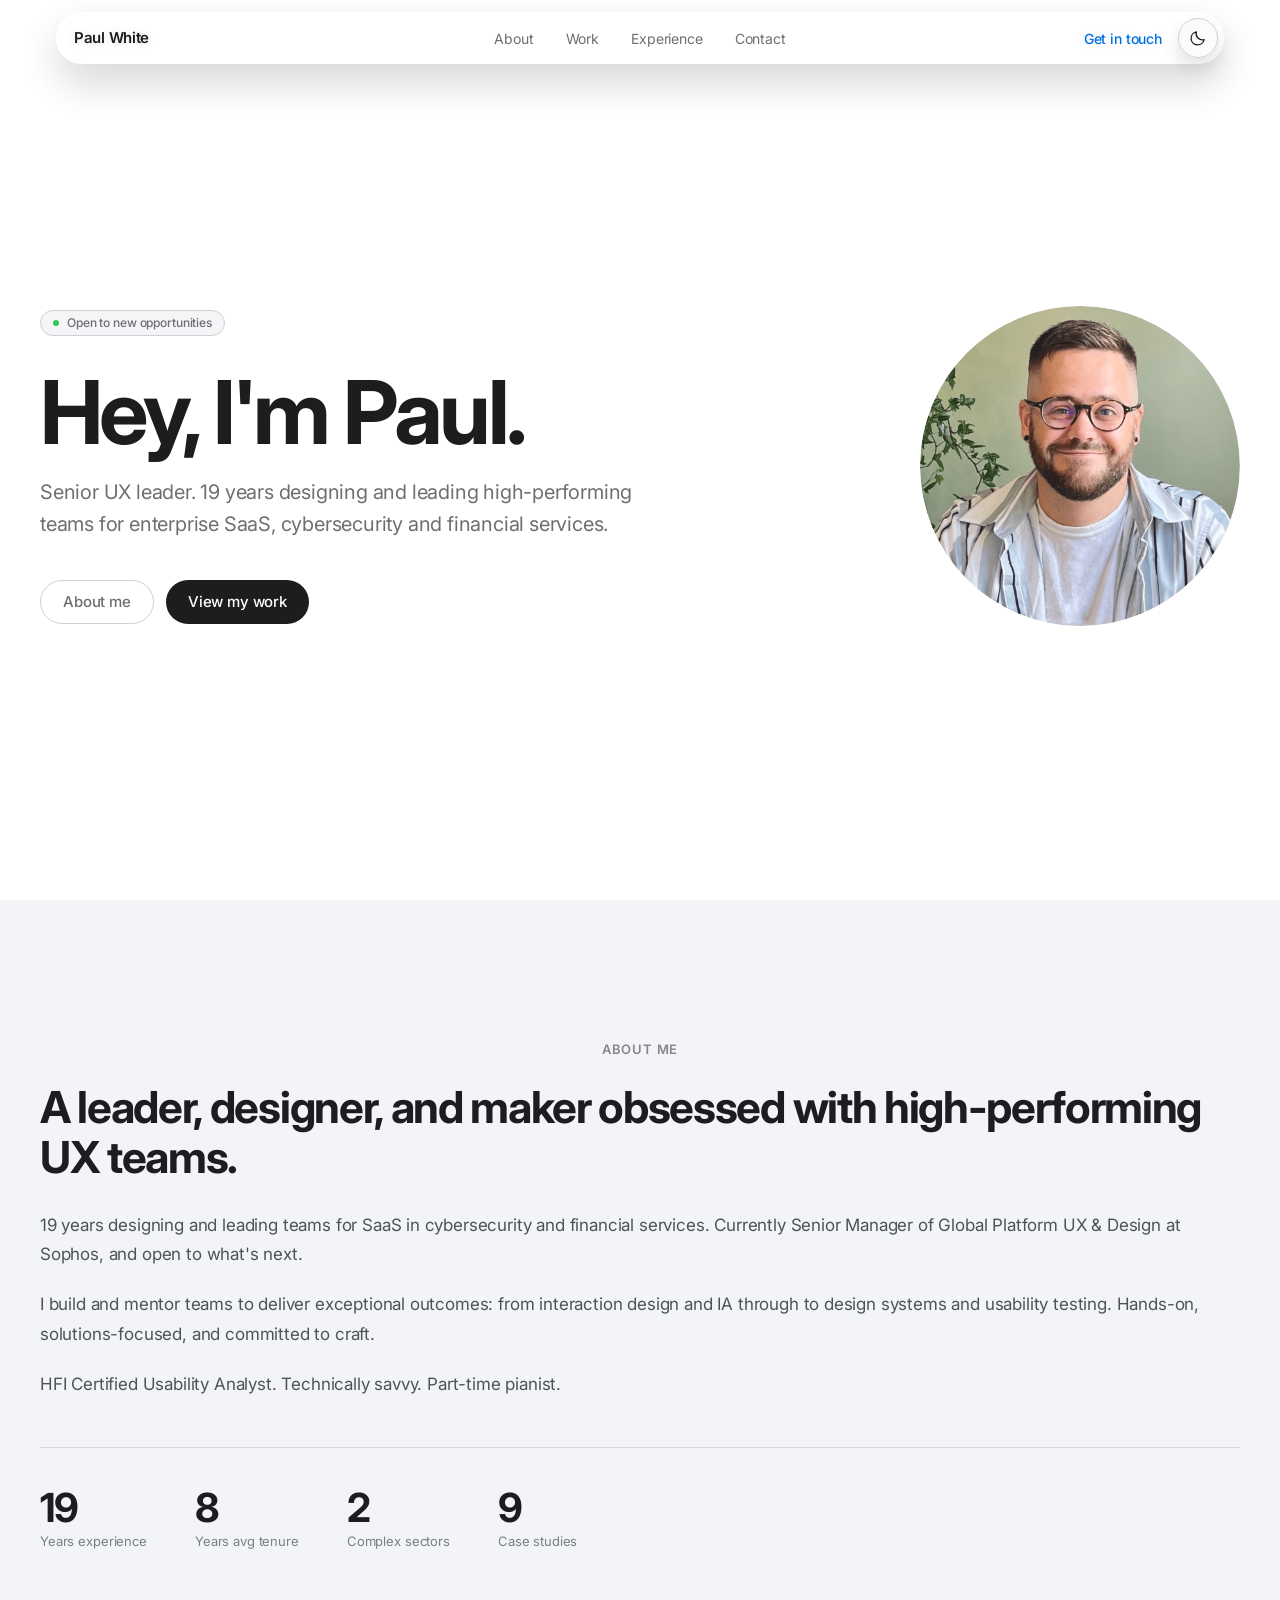
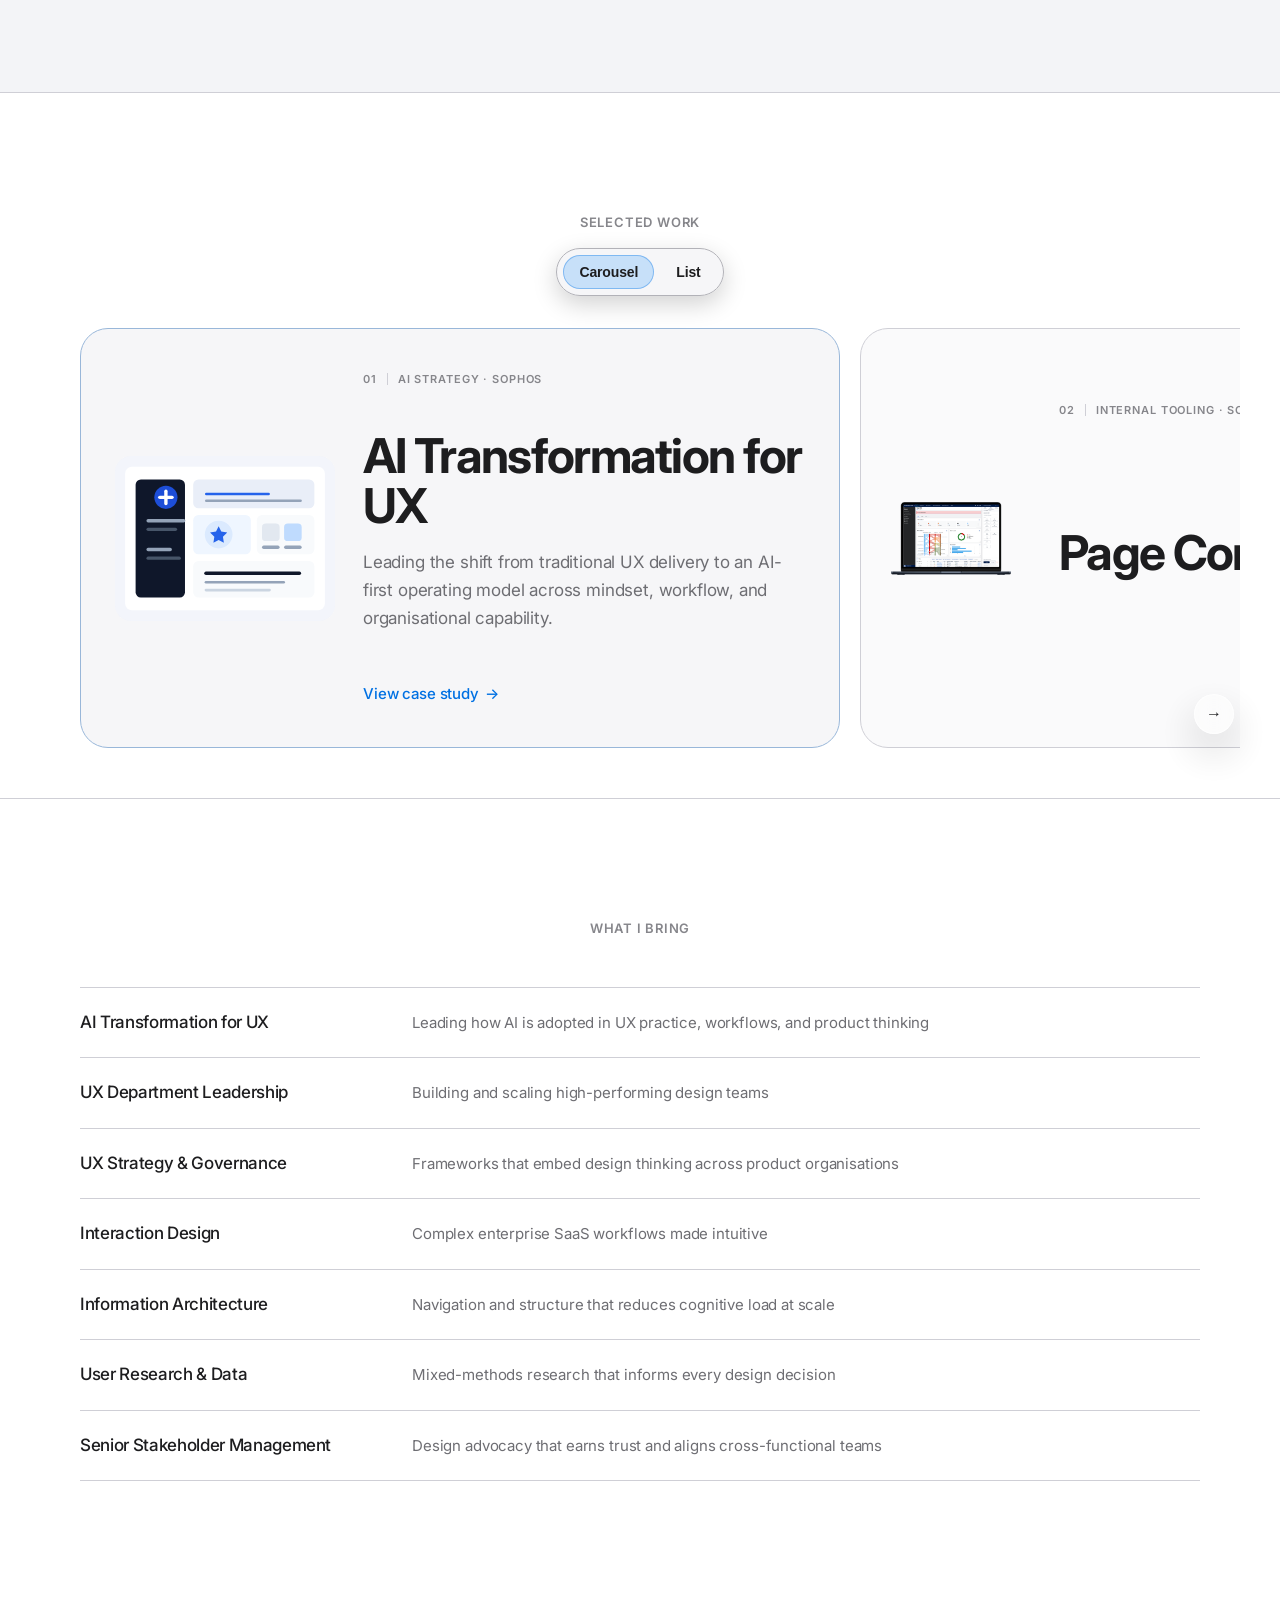
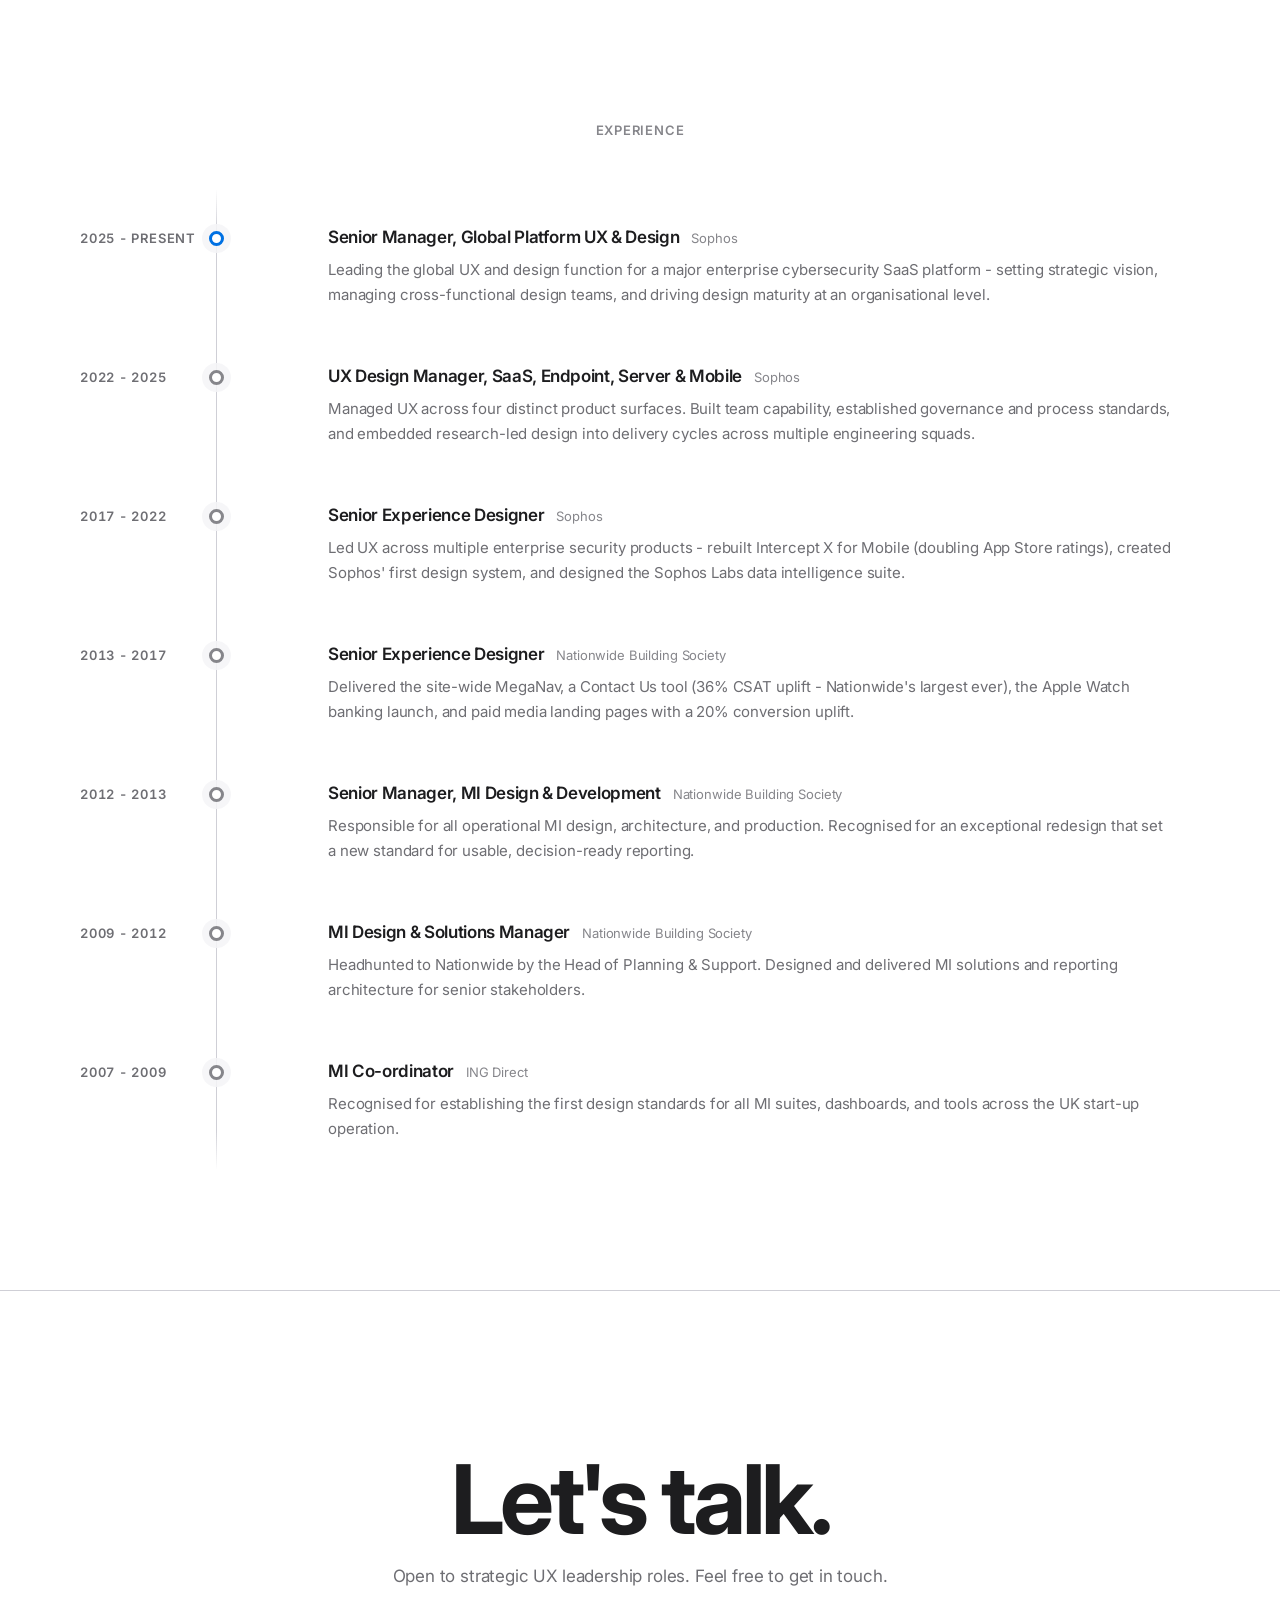
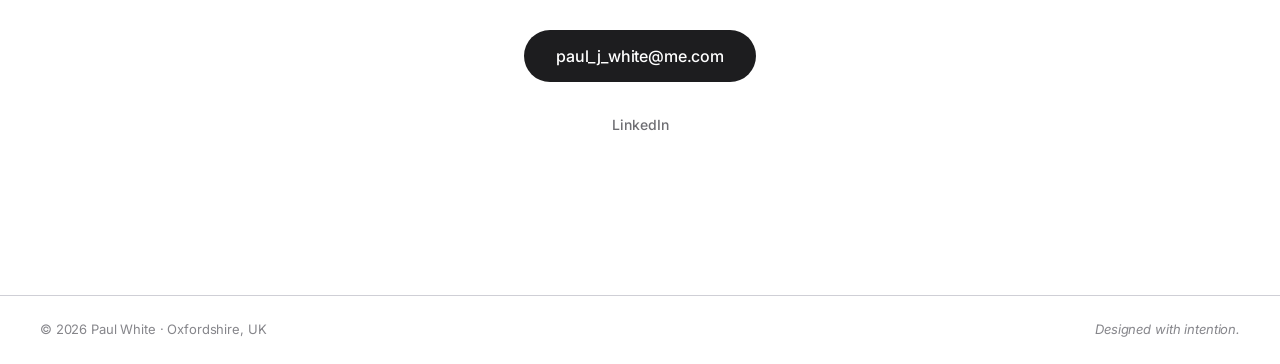
==== commit 3a9d5afd: "Fix homepage case study thumbnails" ====
--- a/index.html
+++ b/index.html
@@ -147,7 +147,7 @@
           <h3 class="case-title">Page Composer</h3>
           <p class="case-desc">An internal tool that shifts UI design from blank-canvas creation to composable, system-driven page assembly across Sophos Central.</p>
         </div>
-        <img class="case-thumb case-thumb--page-composer" src="images/page-composer-hero.png" alt="Page Composer interface shown inside a laptop">
+        <img class="case-thumb case-thumb--page-composer" src="images/page-composer-card.png" alt="Page Composer interface shown inside a laptop">
         <span class="case-arrow">View case study</span>
       </a>
 
@@ -161,9 +161,7 @@
           <h3 class="case-title">Design System Compliance Scanner</h3>
           <p class="case-desc">A Chrome extension that scans live and development builds of Sophos Central to score compliance with Luna, the Sophos design system.</p>
         </div>
-        <div class="case-thumb">
-          <img src="images/luna-scanner-hero.png" alt="Design System Compliance Scanner highlighting UI compliance issues">
-        </div>
+        <img class="case-thumb case-thumb--full-image" src="images/luna-scanner-card-grey.png" alt="Design System Compliance Scanner highlighting UI compliance issues">
         <span class="case-arrow">View case study</span>
       </a>
 
--- a/css/styles.css
+++ b/css/styles.css
@@ -790,7 +790,8 @@
   transition: transform 0.7s var(--ease);
 }
 
-.case-thumb.case-thumb--page-composer {
+.case-thumb.case-thumb--page-composer,
+.case-thumb.case-thumb--full-image {
   display: block;
   border-radius: 0;
   overflow: visible;
@@ -802,23 +803,44 @@
   box-sizing: border-box;
 }
 
-.case-card.is-active .case-thumb.case-thumb--page-composer {
+.case-thumb.case-thumb--page-composer,
+.case-thumb.case-thumb--full-image {
+  background: transparent;
+}
+
+.case-card.is-active .case-thumb.case-thumb--page-composer,
+.case-card.is-active .case-thumb.case-thumb--full-image {
   background: transparent;
   border-color: transparent;
   height: auto;
   max-height: none;
 }
 
-.work-list--carousel .case-thumb.case-thumb--page-composer {
+.work-list--carousel .case-thumb.case-thumb--page-composer,
+.work-list--carousel .case-thumb.case-thumb--full-image {
   width: 120px;
   height: auto;
   max-height: none;
 }
 
-.work-list--carousel .case-card.is-active .case-thumb.case-thumb--page-composer {
+.work-list--carousel .case-card.is-active .case-thumb.case-thumb--page-composer,
+.work-list--carousel .case-card.is-active .case-thumb.case-thumb--full-image {
   width: 220px;
   height: auto;
   max-height: none;
+}
+
+.case-thumb.case-thumb--page-composer,
+.case-thumb.case-thumb--full-image,
+.case-card.is-active .case-thumb.case-thumb--page-composer,
+.case-card.is-active .case-thumb.case-thumb--full-image,
+.work-list--carousel .case-thumb.case-thumb--page-composer,
+.work-list--carousel .case-thumb.case-thumb--full-image,
+.work-list--carousel .case-card.is-active .case-thumb.case-thumb--page-composer,
+.work-list--carousel .case-card.is-active .case-thumb.case-thumb--full-image {
+  border-radius: 0;
+  overflow: visible;
+  background: transparent;
 }
 
 .case-card.is-active .case-thumb {
@@ -902,6 +924,21 @@
 .work-list--carousel .case-card.is-active .case-thumb {
   max-width: 220px;
   max-height: 165px;
+}
+
+.case-thumb.case-thumb--page-composer,
+.case-thumb.case-thumb--full-image,
+.case-card.is-active .case-thumb.case-thumb--page-composer,
+.case-card.is-active .case-thumb.case-thumb--full-image,
+.work-list--carousel .case-thumb.case-thumb--page-composer,
+.work-list--carousel .case-thumb.case-thumb--full-image,
+.work-list--carousel .case-card.is-active .case-thumb.case-thumb--page-composer,
+.work-list--carousel .case-card.is-active .case-thumb.case-thumb--full-image {
+  height: auto;
+  max-height: none;
+  border-radius: 0;
+  overflow: visible;
+  background: transparent;
 }
 
 /* -------------------------
@@ -1472,6 +1509,18 @@
     max-width: 136px;
     max-height: 102px;
   }
+  .case-thumb.case-thumb--page-composer,
+  .case-thumb.case-thumb--full-image,
+  .case-card.is-active .case-thumb.case-thumb--page-composer,
+  .case-card.is-active .case-thumb.case-thumb--full-image,
+  .work-list--carousel .case-thumb.case-thumb--page-composer,
+  .work-list--carousel .case-thumb.case-thumb--full-image,
+  .work-list--carousel .case-card.is-active .case-thumb.case-thumb--page-composer,
+  .work-list--carousel .case-card.is-active .case-thumb.case-thumb--full-image {
+    border-radius: 0;
+    overflow: visible;
+    background: transparent;
+  }
   .about { padding: 80px 20px; }
   .about-stats { flex-wrap: wrap; gap: 32px; }
   .about-stat strong { font-size: 32px; }
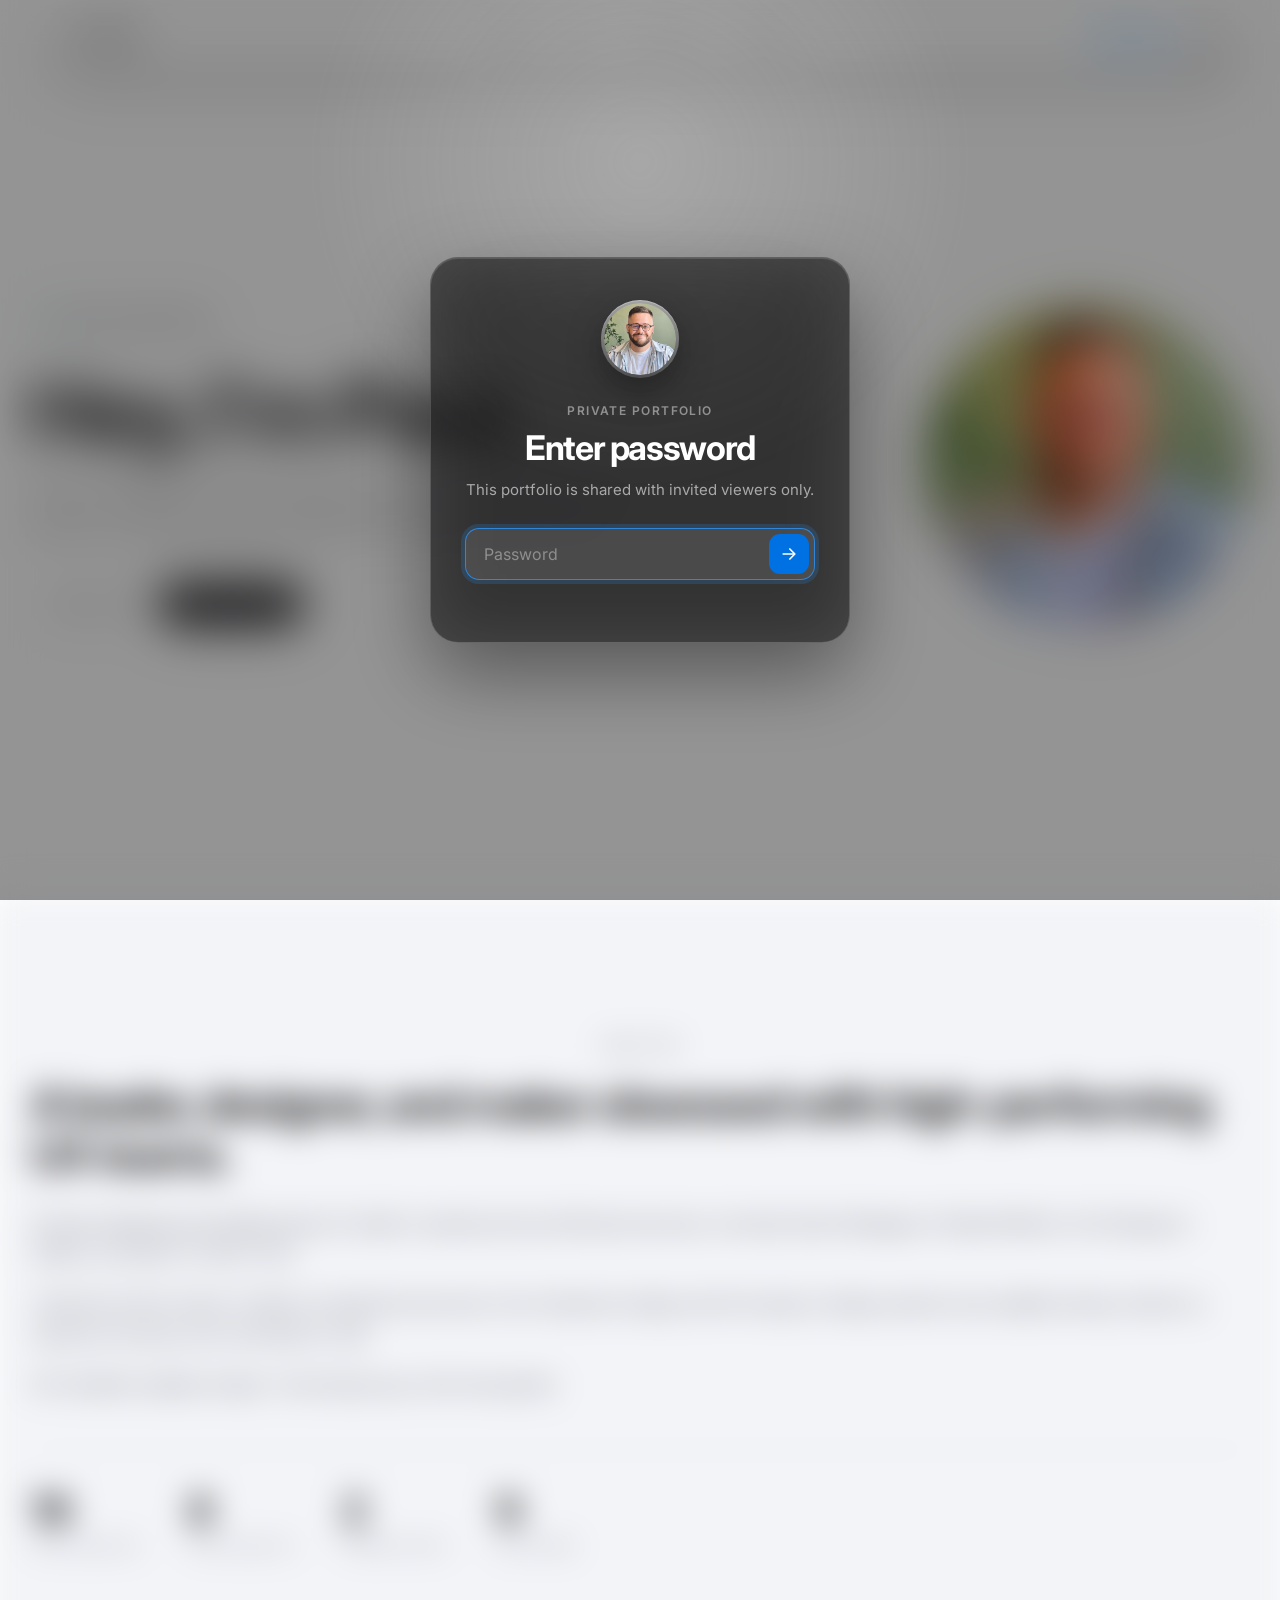
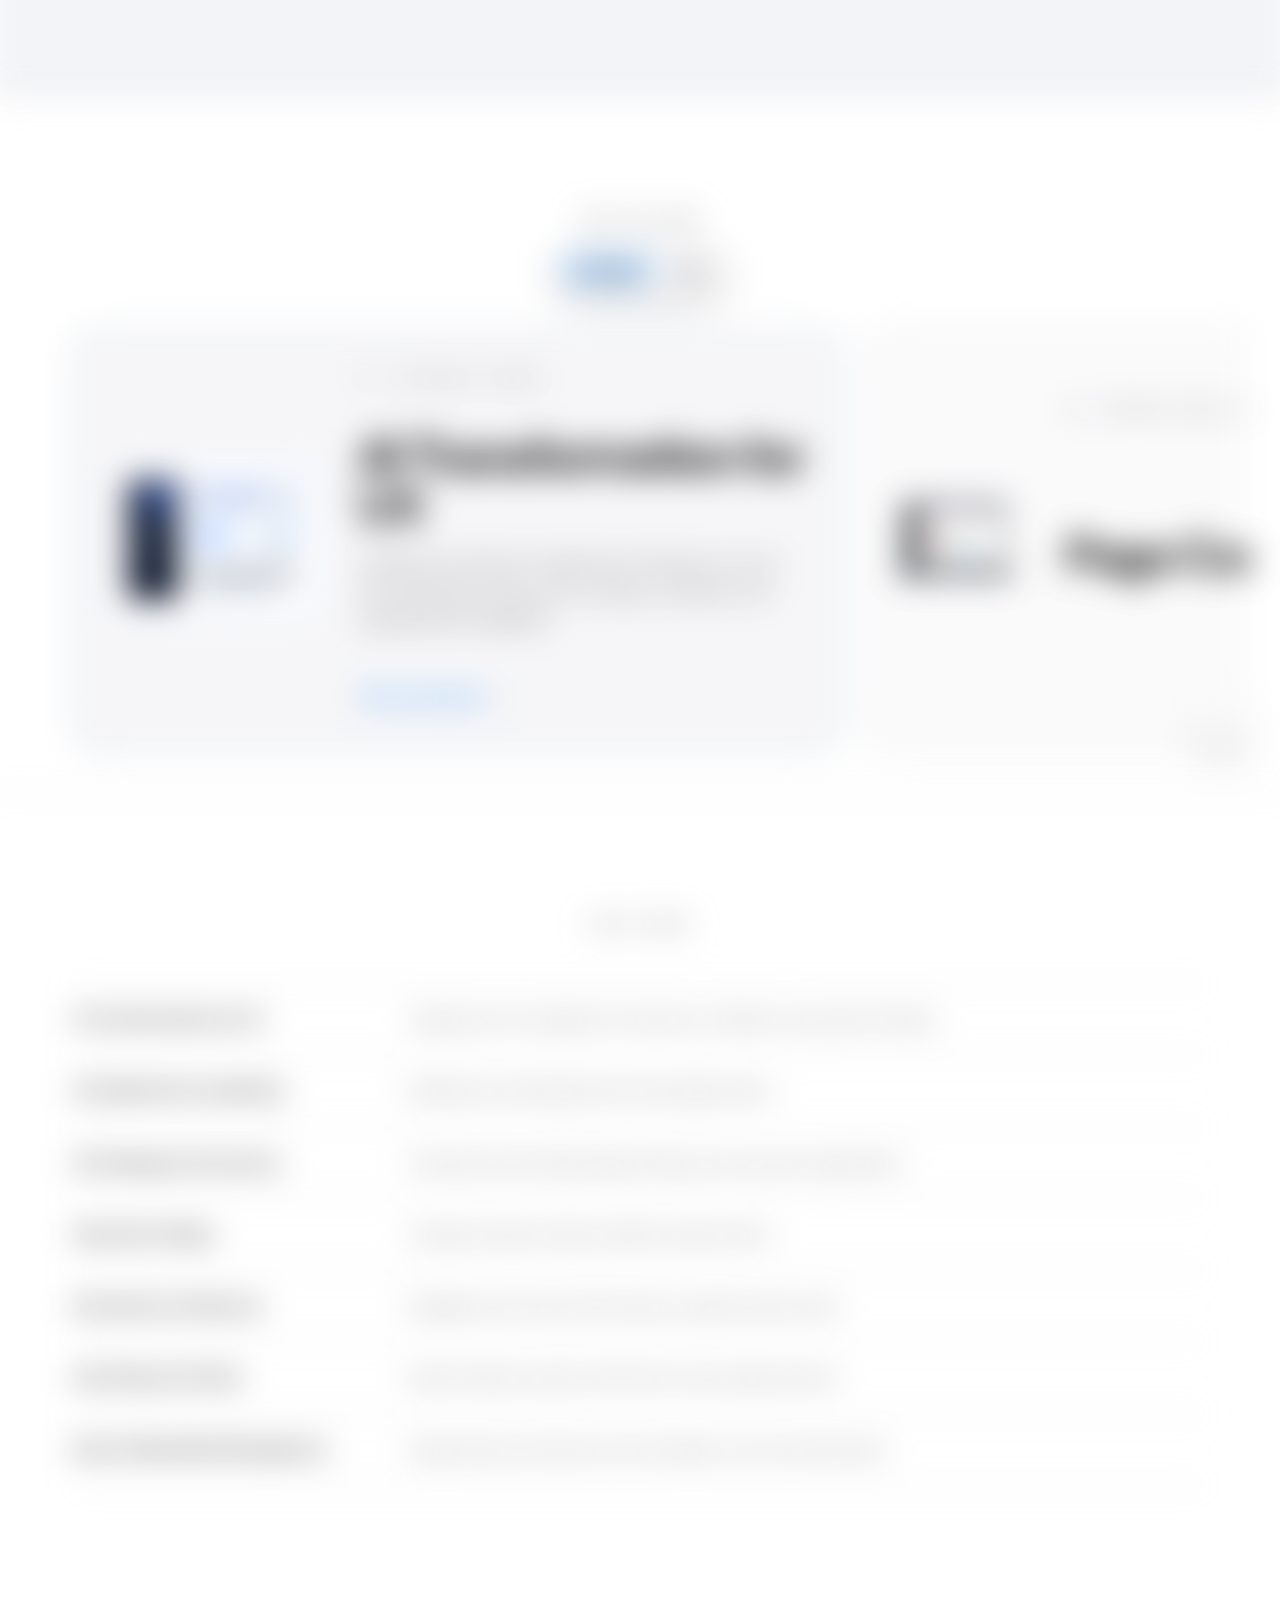
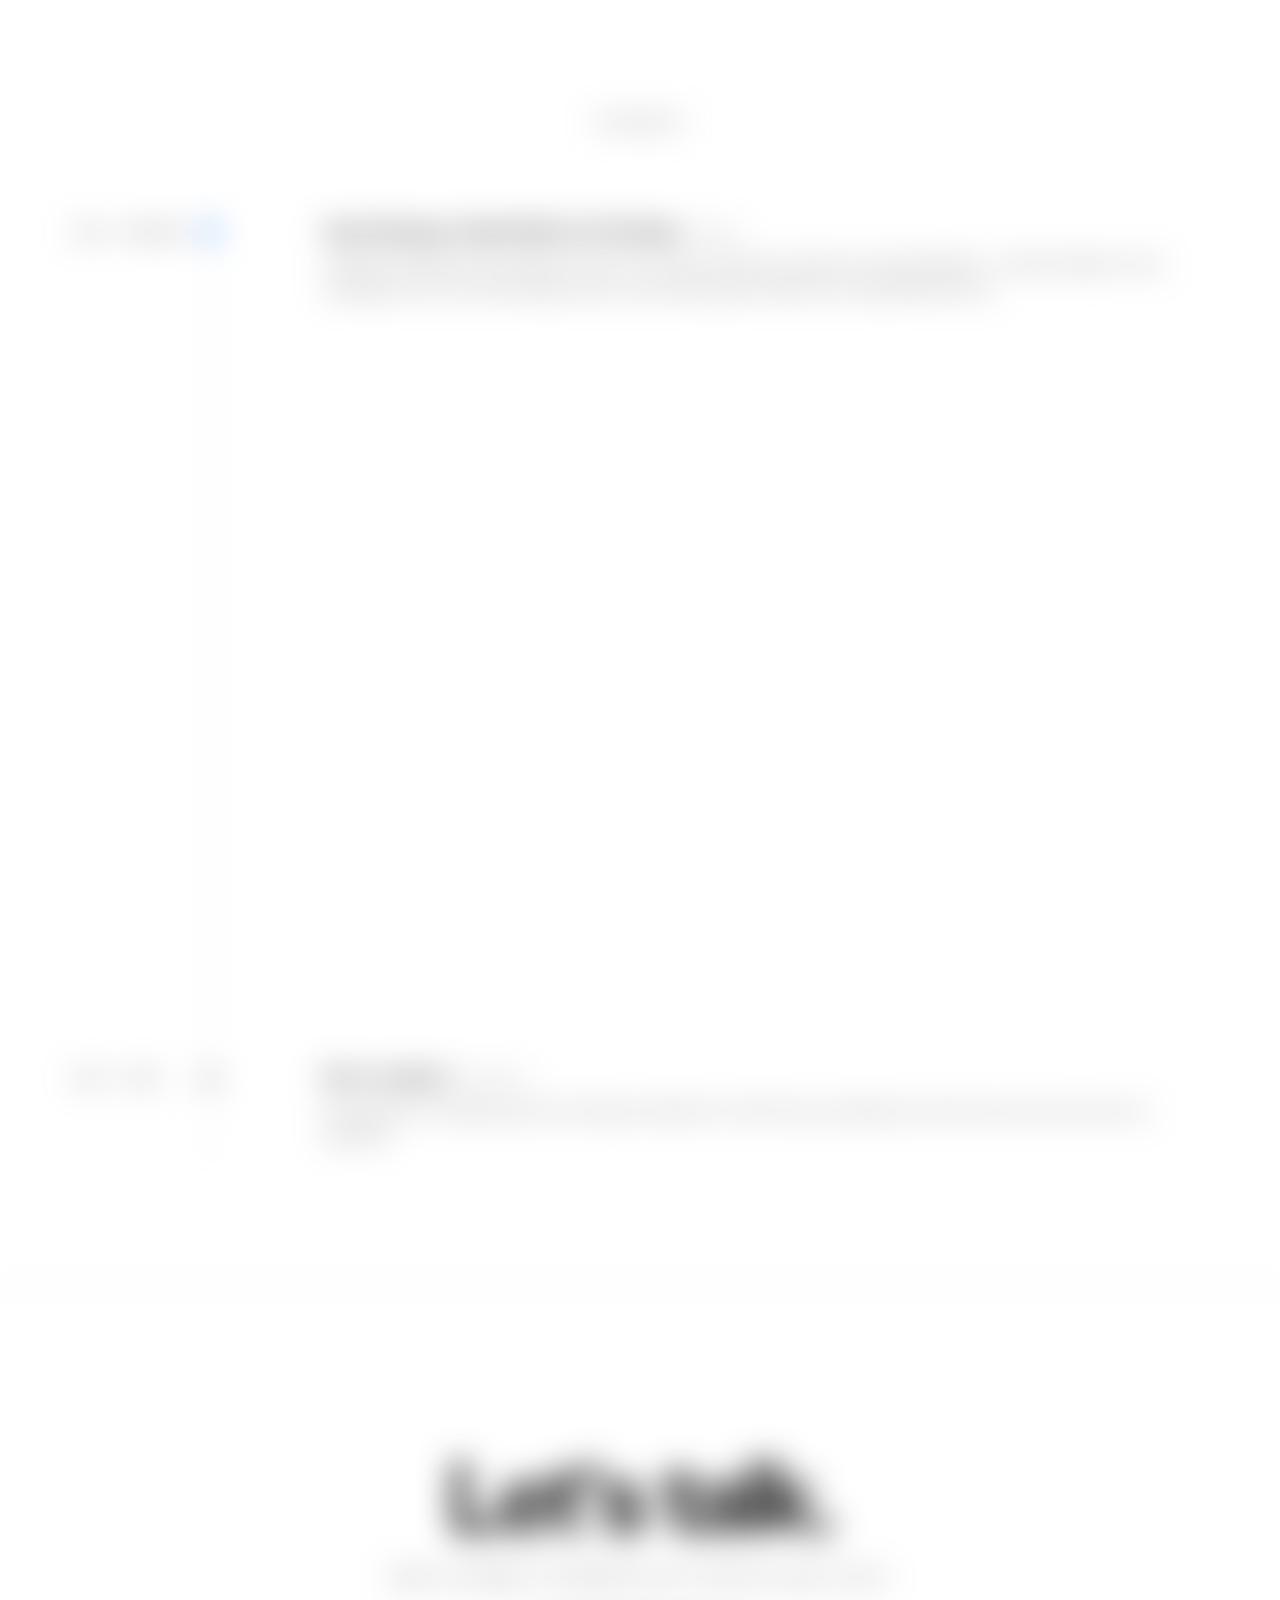
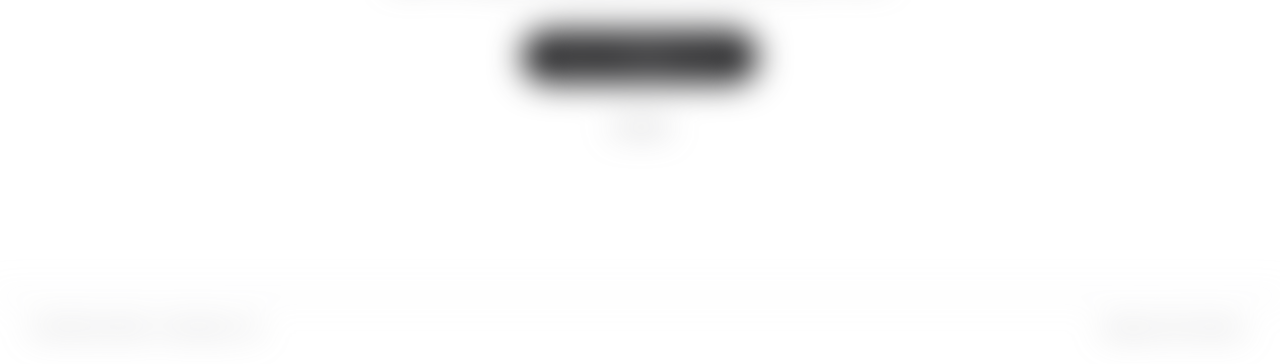
==== commit 1bb8af41: "Add files via upload" ====
--- a/index.html
+++ b/index.html
@@ -11,7 +11,7 @@
   <link rel="preconnect" href="https://fonts.googleapis.com">
   <link rel="preconnect" href="https://fonts.gstatic.com" crossorigin>
   <link href="https://fonts.googleapis.com/css2?family=Inter:ital,opsz,wght@0,14..32,300;0,14..32,400;0,14..32,500;0,14..32,600;0,14..32,700;0,14..32,800;0,14..32,900;1,14..32,400&display=swap" rel="stylesheet">
-  <link rel="stylesheet" href="css/styles.css">
+  <link rel="stylesheet" href="css/styles.css?v=password-gate-6">
 </head>
 <body data-theme="dark">
 
@@ -424,6 +424,6 @@
     </div>
   </footer>
 
-  <script src="js/main.js"></script>
+  <script src="js/main.js?v=password-gate-6"></script>
 </body>
 </html>
--- a/css/styles.css
+++ b/css/styles.css
@@ -70,6 +70,257 @@
 img { display: block; max-width: 100%; }
 a { color: inherit; text-decoration: none; }
 
+.sr-only {
+  position: absolute;
+  width: 1px;
+  height: 1px;
+  padding: 0;
+  margin: -1px;
+  overflow: hidden;
+  clip: rect(0, 0, 0, 0);
+  white-space: nowrap;
+  border: 0;
+}
+
+body.is-password-locked {
+  overflow: hidden;
+}
+
+body.is-password-locked > :not(.password-gate) {
+  filter: blur(16px) saturate(1.15);
+  transform: scale(1.015);
+  transform-origin: center;
+  transition: filter 0.54s var(--ease), transform 0.54s var(--ease);
+}
+
+.password-gate {
+  position: fixed;
+  inset: 0;
+  z-index: 5000;
+  display: flex;
+  align-items: center;
+  justify-content: center;
+  padding: 32px;
+  background:
+    radial-gradient(circle at 50% 18%, rgba(255,255,255,0.18), transparent 34%),
+    rgba(0,0,0,0.42);
+  backdrop-filter: saturate(180%) blur(18px);
+  -webkit-backdrop-filter: saturate(180%) blur(18px);
+  opacity: 1;
+  transition: opacity 0.46s var(--ease), transform 0.46s var(--ease), backdrop-filter 0.46s var(--ease);
+}
+
+.password-gate.is-unlocking {
+  opacity: 0;
+  transform: scale(1.018);
+  backdrop-filter: saturate(120%) blur(0);
+  -webkit-backdrop-filter: saturate(120%) blur(0);
+  pointer-events: none;
+}
+
+.password-gate.is-unlocking .password-gate-panel {
+  animation: passwordUnlockPanel 0.72s var(--ease) both;
+}
+
+.password-gate.is-unlocking .password-gate-avatar {
+  animation: passwordUnlockAvatar 0.72s var(--ease) both;
+}
+
+.password-gate.is-unlocking .password-gate-submit {
+  background: #34c759;
+  animation: passwordUnlockButton 0.56s var(--ease) both;
+}
+
+.password-gate-panel {
+  width: min(100%, 420px);
+  padding: 42px 34px 32px;
+  border: 1px solid rgba(255,255,255,0.16);
+  border-radius: 28px;
+  background: rgba(28,28,30,0.62);
+  backdrop-filter: saturate(180%) blur(34px);
+  -webkit-backdrop-filter: saturate(180%) blur(34px);
+  box-shadow:
+    inset 0 1px 0 rgba(255,255,255,0.12),
+    0 30px 80px rgba(0,0,0,0.42);
+  text-align: center;
+}
+
+.password-gate-avatar {
+  width: 78px;
+  height: 78px;
+  margin: 0 auto 24px;
+  border-radius: 50%;
+  padding: 3px;
+  background: linear-gradient(180deg, rgba(255,255,255,0.54), rgba(255,255,255,0.12));
+  box-shadow:
+    inset 0 1px 0 rgba(255,255,255,0.26),
+    0 14px 34px rgba(0,0,0,0.34);
+  overflow: hidden;
+}
+
+.password-gate-avatar img {
+  width: 100%;
+  height: 100%;
+  border-radius: inherit;
+  object-fit: cover;
+}
+
+.password-gate-kicker {
+  font-size: 12px;
+  font-weight: 600;
+  letter-spacing: 0.12em;
+  text-transform: uppercase;
+  color: rgba(255,255,255,0.46);
+  margin-bottom: 10px;
+}
+
+.password-gate h1 {
+  font-size: 34px;
+  line-height: 1.08;
+  letter-spacing: -0.04em;
+  font-weight: 700;
+  color: #fff;
+  margin-bottom: 12px;
+}
+
+.password-gate-copy {
+  font-size: 15px;
+  line-height: 1.5;
+  color: rgba(255,255,255,0.58);
+  margin-bottom: 26px;
+}
+
+.password-gate-form {
+  position: relative;
+}
+
+.password-gate-input {
+  width: 100%;
+  height: 52px;
+  padding: 0 56px 0 18px;
+  border: 1px solid rgba(255,255,255,0.16);
+  border-radius: 14px;
+  background: rgba(255,255,255,0.09);
+  color: #fff;
+  font: inherit;
+  font-size: 16px;
+  outline: none;
+  transition: border-color var(--t), background var(--t), box-shadow var(--t);
+}
+
+.password-gate-input::placeholder {
+  color: rgba(255,255,255,0.38);
+}
+
+.password-gate-input:focus {
+  border-color: rgba(41,151,255,0.78);
+  background: rgba(255,255,255,0.12);
+  box-shadow: 0 0 0 4px rgba(41,151,255,0.18);
+}
+
+.password-gate-input[aria-invalid="true"] {
+  border-color: rgba(255,69,58,0.88);
+  box-shadow: 0 0 0 4px rgba(255,69,58,0.16);
+}
+
+.password-gate-submit {
+  position: absolute;
+  top: 6px;
+  right: 6px;
+  width: 40px;
+  height: 40px;
+  border: 0;
+  border-radius: 11px;
+  background: #0071e3;
+  color: #fff;
+  display: inline-flex;
+  align-items: center;
+  justify-content: center;
+  cursor: pointer;
+  transition: transform var(--t), background var(--t);
+}
+
+.password-gate-submit:hover {
+  background: #147ce5;
+}
+
+.password-gate-submit:active {
+  transform: scale(0.97);
+}
+
+.password-gate-submit svg {
+  width: 20px;
+  height: 20px;
+  fill: none;
+  stroke: currentColor;
+  stroke-width: 2;
+  stroke-linecap: round;
+  stroke-linejoin: round;
+}
+
+.password-gate-error {
+  min-height: 20px;
+  margin-top: 10px;
+  font-size: 13px;
+  color: #ff9f8f;
+}
+
+.password-gate.has-error .password-gate-panel {
+  animation: passwordShake 0.34s var(--ease);
+}
+
+@keyframes passwordShake {
+  0%, 100% { transform: translateX(0); }
+  20% { transform: translateX(-7px); }
+  40% { transform: translateX(6px); }
+  60% { transform: translateX(-4px); }
+  80% { transform: translateX(3px); }
+}
+
+@keyframes passwordUnlockPanel {
+  0% {
+    opacity: 1;
+    transform: translateY(0) scale(1);
+  }
+  38% {
+    opacity: 1;
+    transform: translateY(-10px) scale(0.985);
+  }
+  100% {
+    opacity: 0;
+    transform: translateY(-28px) scale(0.965);
+  }
+}
+
+@keyframes passwordUnlockAvatar {
+  0% {
+    transform: scale(1);
+    box-shadow:
+      inset 0 1px 0 rgba(255,255,255,0.26),
+      0 14px 34px rgba(0,0,0,0.34);
+  }
+  36% {
+    transform: scale(1.08);
+    box-shadow:
+      inset 0 1px 0 rgba(255,255,255,0.3),
+      0 0 0 8px rgba(52,199,89,0.18),
+      0 18px 44px rgba(0,0,0,0.34);
+  }
+  100% {
+    transform: scale(0.96);
+    box-shadow:
+      inset 0 1px 0 rgba(255,255,255,0.22),
+      0 0 0 22px rgba(52,199,89,0),
+      0 12px 30px rgba(0,0,0,0.2);
+  }
+}
+
+@keyframes passwordUnlockButton {
+  0% { transform: scale(1); }
+  42% { transform: scale(1.08); }
+  100% { transform: scale(0.98); }
+}
+
 /* -------------------------
    Progress bar
    ------------------------- */
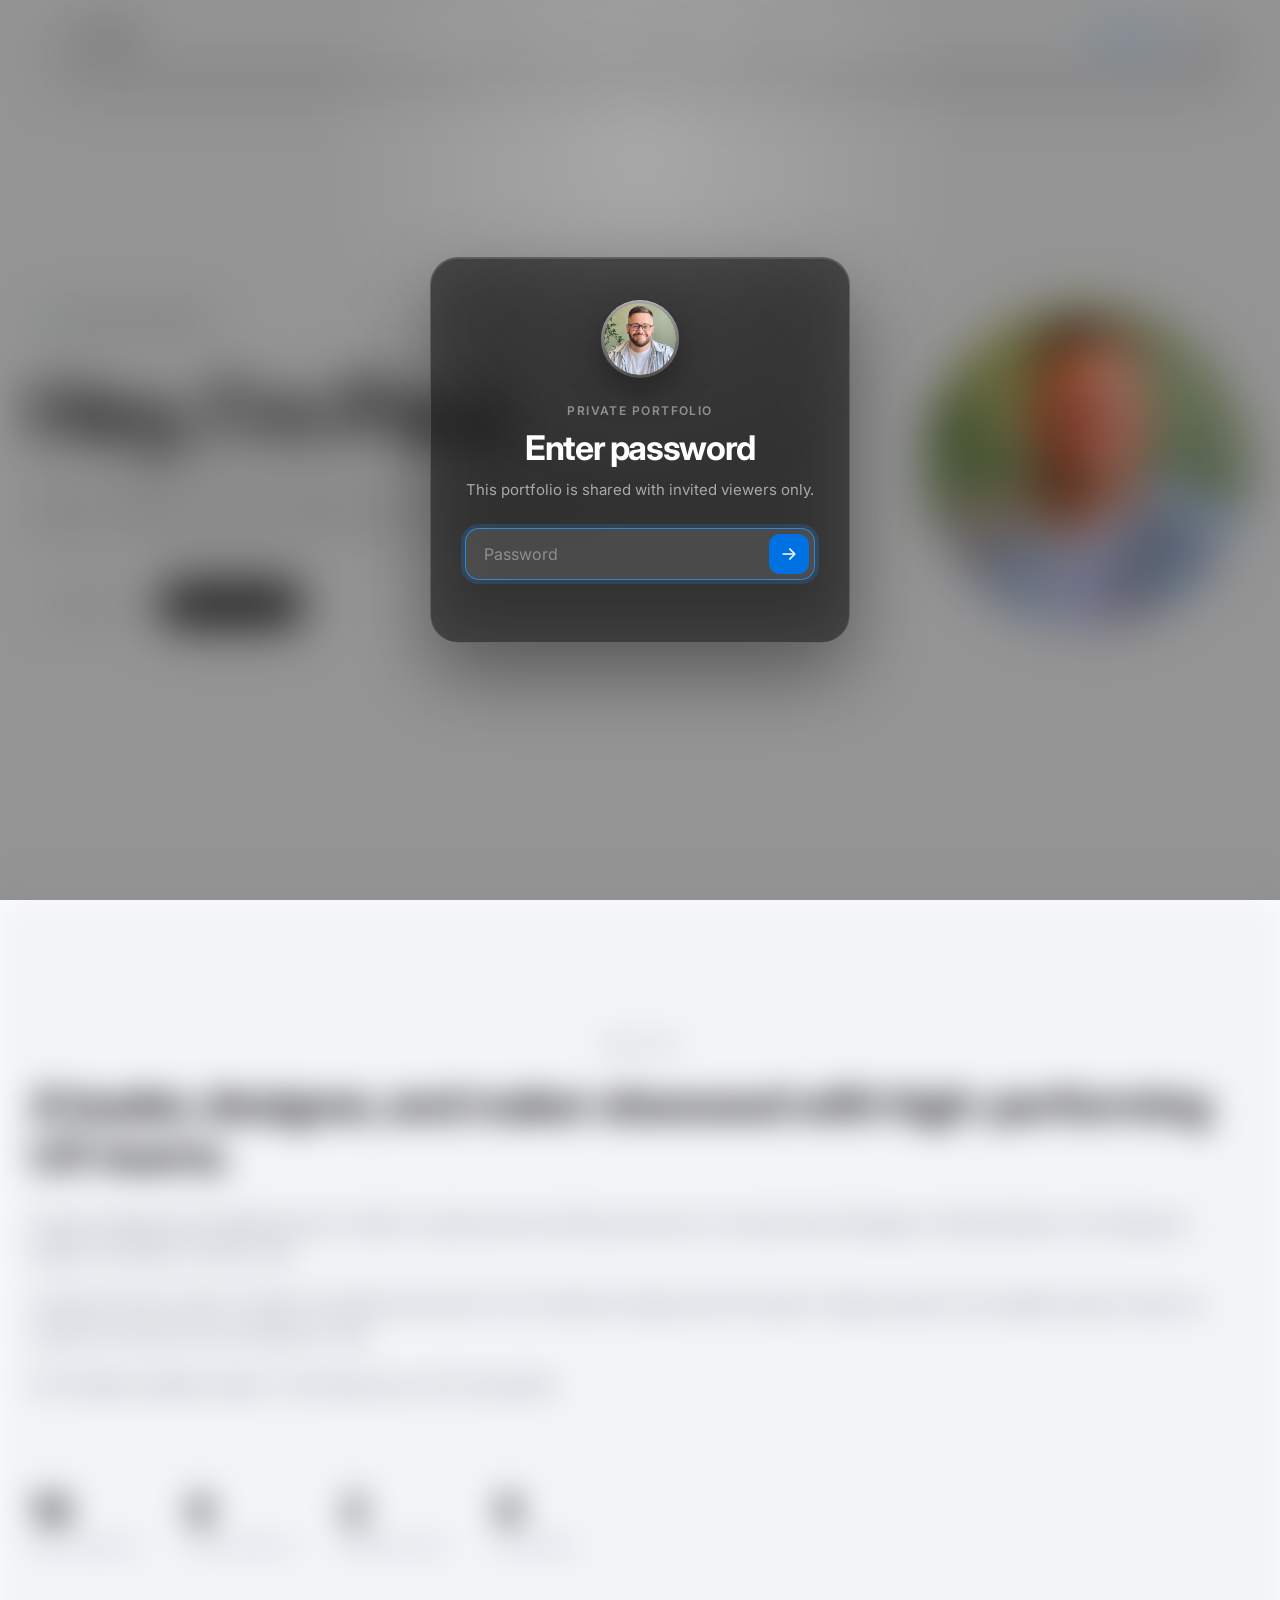
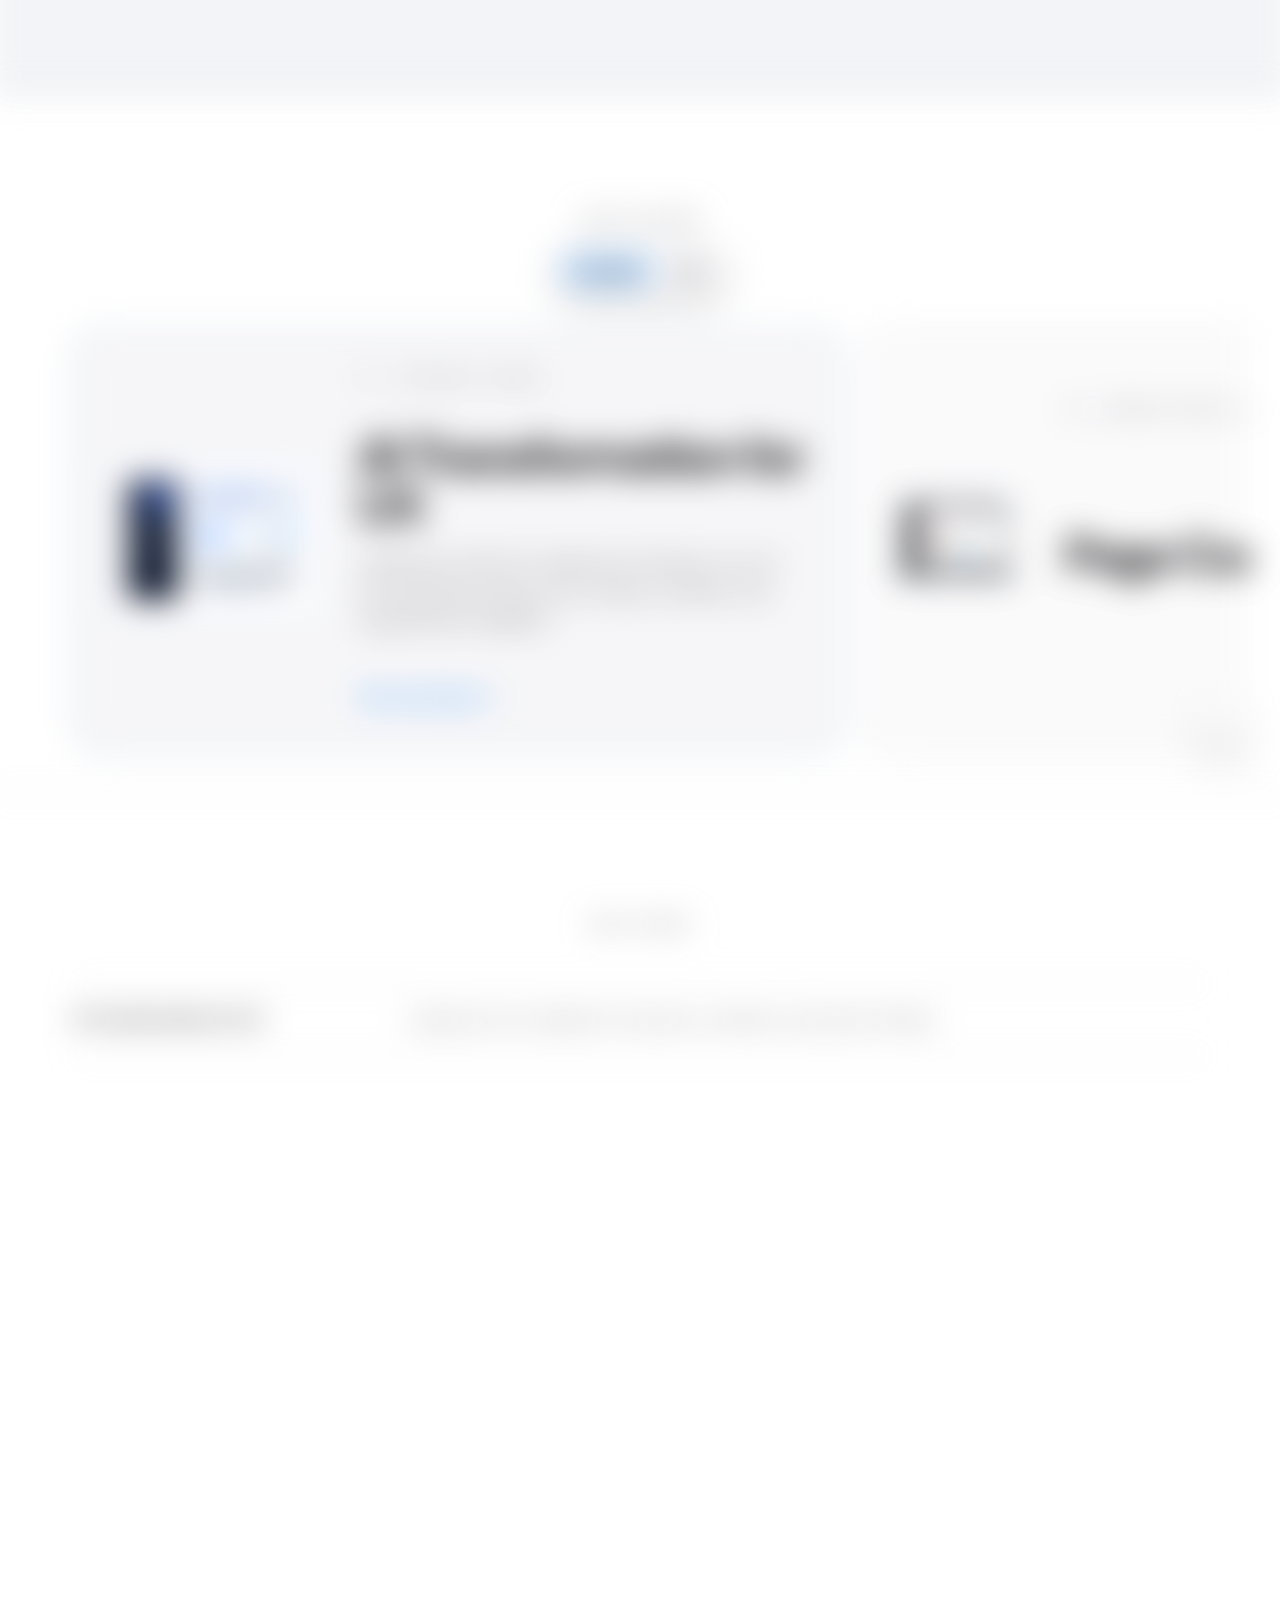
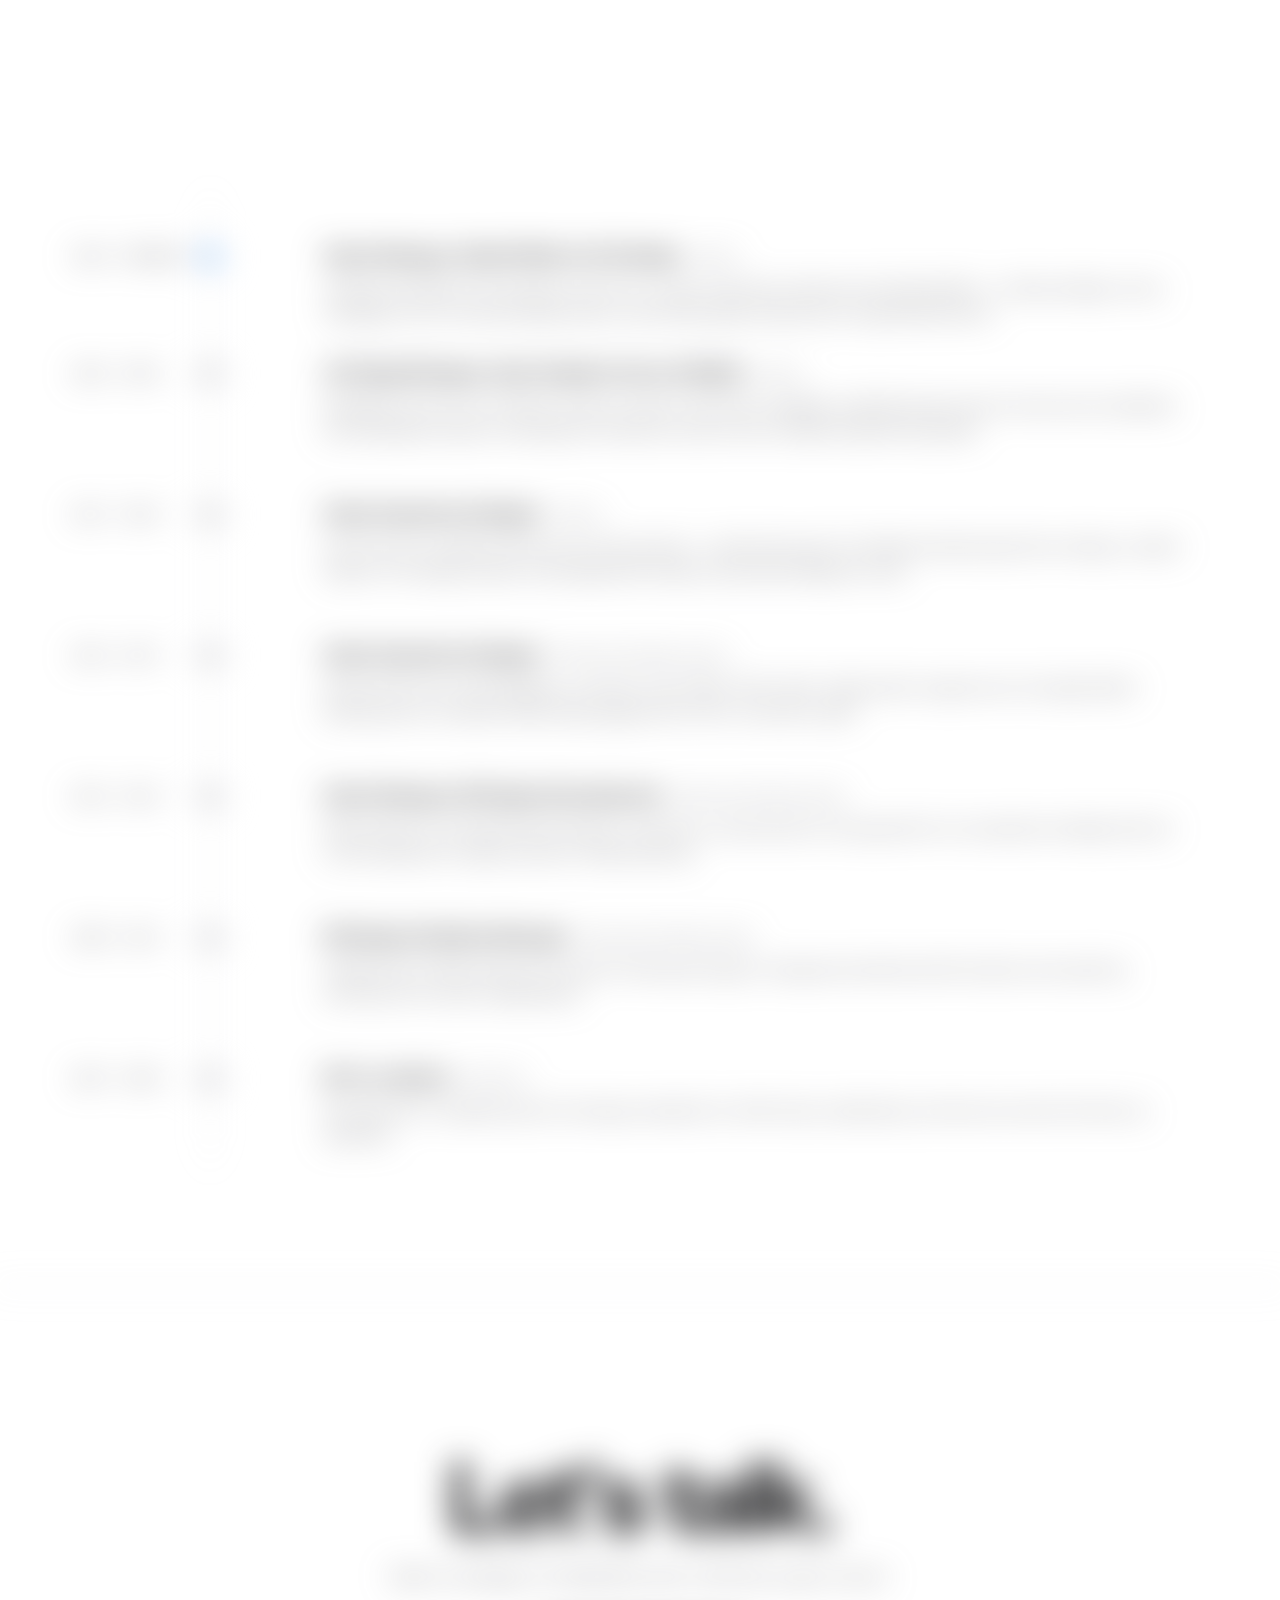
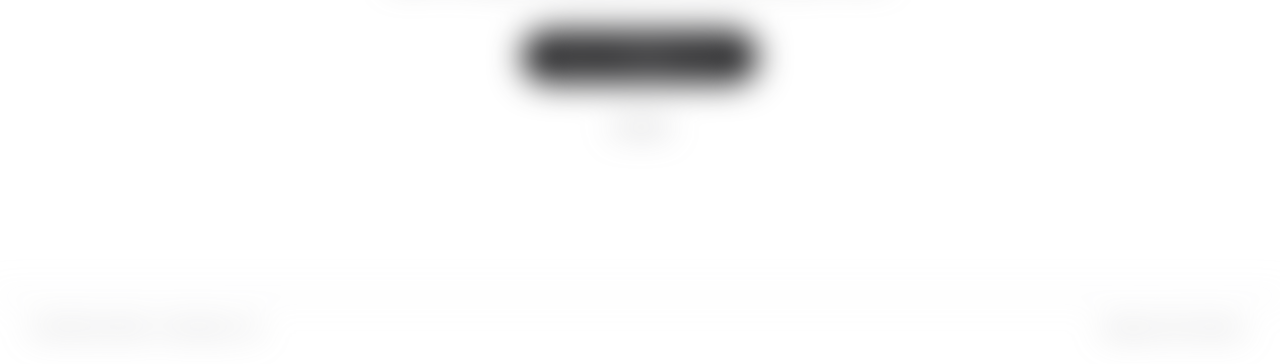
==== commit 6194a785: "Add portfolio password gate" ====
--- a/index.html
+++ b/index.html
@@ -11,7 +11,7 @@
   <link rel="preconnect" href="https://fonts.googleapis.com">
   <link rel="preconnect" href="https://fonts.gstatic.com" crossorigin>
   <link href="https://fonts.googleapis.com/css2?family=Inter:ital,opsz,wght@0,14..32,300;0,14..32,400;0,14..32,500;0,14..32,600;0,14..32,700;0,14..32,800;0,14..32,900;1,14..32,400&display=swap" rel="stylesheet">
-  <link rel="stylesheet" href="css/styles.css?v=password-gate-6">
+  <link rel="stylesheet" href="css/styles.css?v=password-gate-8">
 </head>
 <body data-theme="dark">
 
@@ -424,6 +424,6 @@
     </div>
   </footer>
 
-  <script src="js/main.js?v=password-gate-6"></script>
+  <script src="js/main.js?v=password-gate-8"></script>
 </body>
 </html>
--- a/css/styles.css
+++ b/css/styles.css
@@ -111,24 +111,28 @@
 }
 
 .password-gate.is-unlocking {
-  opacity: 0;
+  opacity: 1;
   transform: scale(1.018);
   backdrop-filter: saturate(120%) blur(0);
   -webkit-backdrop-filter: saturate(120%) blur(0);
+  animation: passwordGateFade 1.56s var(--ease) both;
   pointer-events: none;
 }
 
 .password-gate.is-unlocking .password-gate-panel {
-  animation: passwordUnlockPanel 0.72s var(--ease) both;
+  animation: passwordUnlockPanel 1.42s var(--ease) both;
 }
 
 .password-gate.is-unlocking .password-gate-avatar {
   animation: passwordUnlockAvatar 0.72s var(--ease) both;
 }
 
-.password-gate.is-unlocking .password-gate-submit {
-  background: #34c759;
-  animation: passwordUnlockButton 0.56s var(--ease) both;
+.password-gate.is-unlocking .password-gate-success {
+  animation: passwordSuccessCircle 0.52s var(--ease) 0.06s both;
+}
+
+.password-gate.is-unlocking .password-gate-success path {
+  animation: passwordSuccessTick 0.42s ease-out 0.34s both;
 }
 
 .password-gate-panel {
@@ -146,6 +150,7 @@
 }
 
 .password-gate-avatar {
+  position: relative;
   width: 78px;
   height: 78px;
   margin: 0 auto 24px;
@@ -163,6 +168,36 @@
   height: 100%;
   border-radius: inherit;
   object-fit: cover;
+}
+
+.password-gate-success {
+  position: absolute;
+  inset: 3px;
+  display: flex;
+  align-items: center;
+  justify-content: center;
+  border-radius: 50%;
+  background: #34c759;
+  box-shadow:
+    inset 0 1px 0 rgba(255,255,255,0.28),
+    0 0 0 0 rgba(52,199,89,0.24);
+  opacity: 0;
+  transform: scale(0.72);
+}
+
+.password-gate-success svg {
+  width: 48px;
+  height: 48px;
+  fill: none;
+  stroke: #fff;
+  stroke-width: 4.25;
+  stroke-linecap: round;
+  stroke-linejoin: round;
+}
+
+.password-gate-success path {
+  stroke-dasharray: 36;
+  stroke-dashoffset: 36;
 }
 
 .password-gate-kicker {
@@ -282,9 +317,13 @@
     opacity: 1;
     transform: translateY(0) scale(1);
   }
-  38% {
+  18% {
     opacity: 1;
-    transform: translateY(-10px) scale(0.985);
+    transform: translateY(-6px) scale(0.985);
+  }
+  72% {
+    opacity: 1;
+    transform: translateY(-6px) scale(0.985);
   }
   100% {
     opacity: 0;
@@ -315,10 +354,42 @@
   }
 }
 
-@keyframes passwordUnlockButton {
-  0% { transform: scale(1); }
-  42% { transform: scale(1.08); }
-  100% { transform: scale(0.98); }
+@keyframes passwordSuccessCircle {
+  0% {
+    opacity: 0;
+    transform: scale(0.72);
+    box-shadow:
+      inset 0 1px 0 rgba(255,255,255,0.28),
+      0 0 0 0 rgba(52,199,89,0.24);
+  }
+  66% {
+    opacity: 1;
+    transform: scale(1.08);
+    box-shadow:
+      inset 0 1px 0 rgba(255,255,255,0.28),
+      0 0 0 9px rgba(52,199,89,0.14);
+  }
+  100% {
+    opacity: 1;
+    transform: scale(1);
+    box-shadow:
+      inset 0 1px 0 rgba(255,255,255,0.28),
+      0 0 0 18px rgba(52,199,89,0);
+  }
+}
+
+@keyframes passwordSuccessTick {
+  0% { stroke-dashoffset: 36; }
+  100% { stroke-dashoffset: 0; }
+}
+
+@keyframes passwordGateFade {
+  0%, 72% {
+    opacity: 1;
+  }
+  100% {
+    opacity: 0;
+  }
 }
 
 /* -------------------------
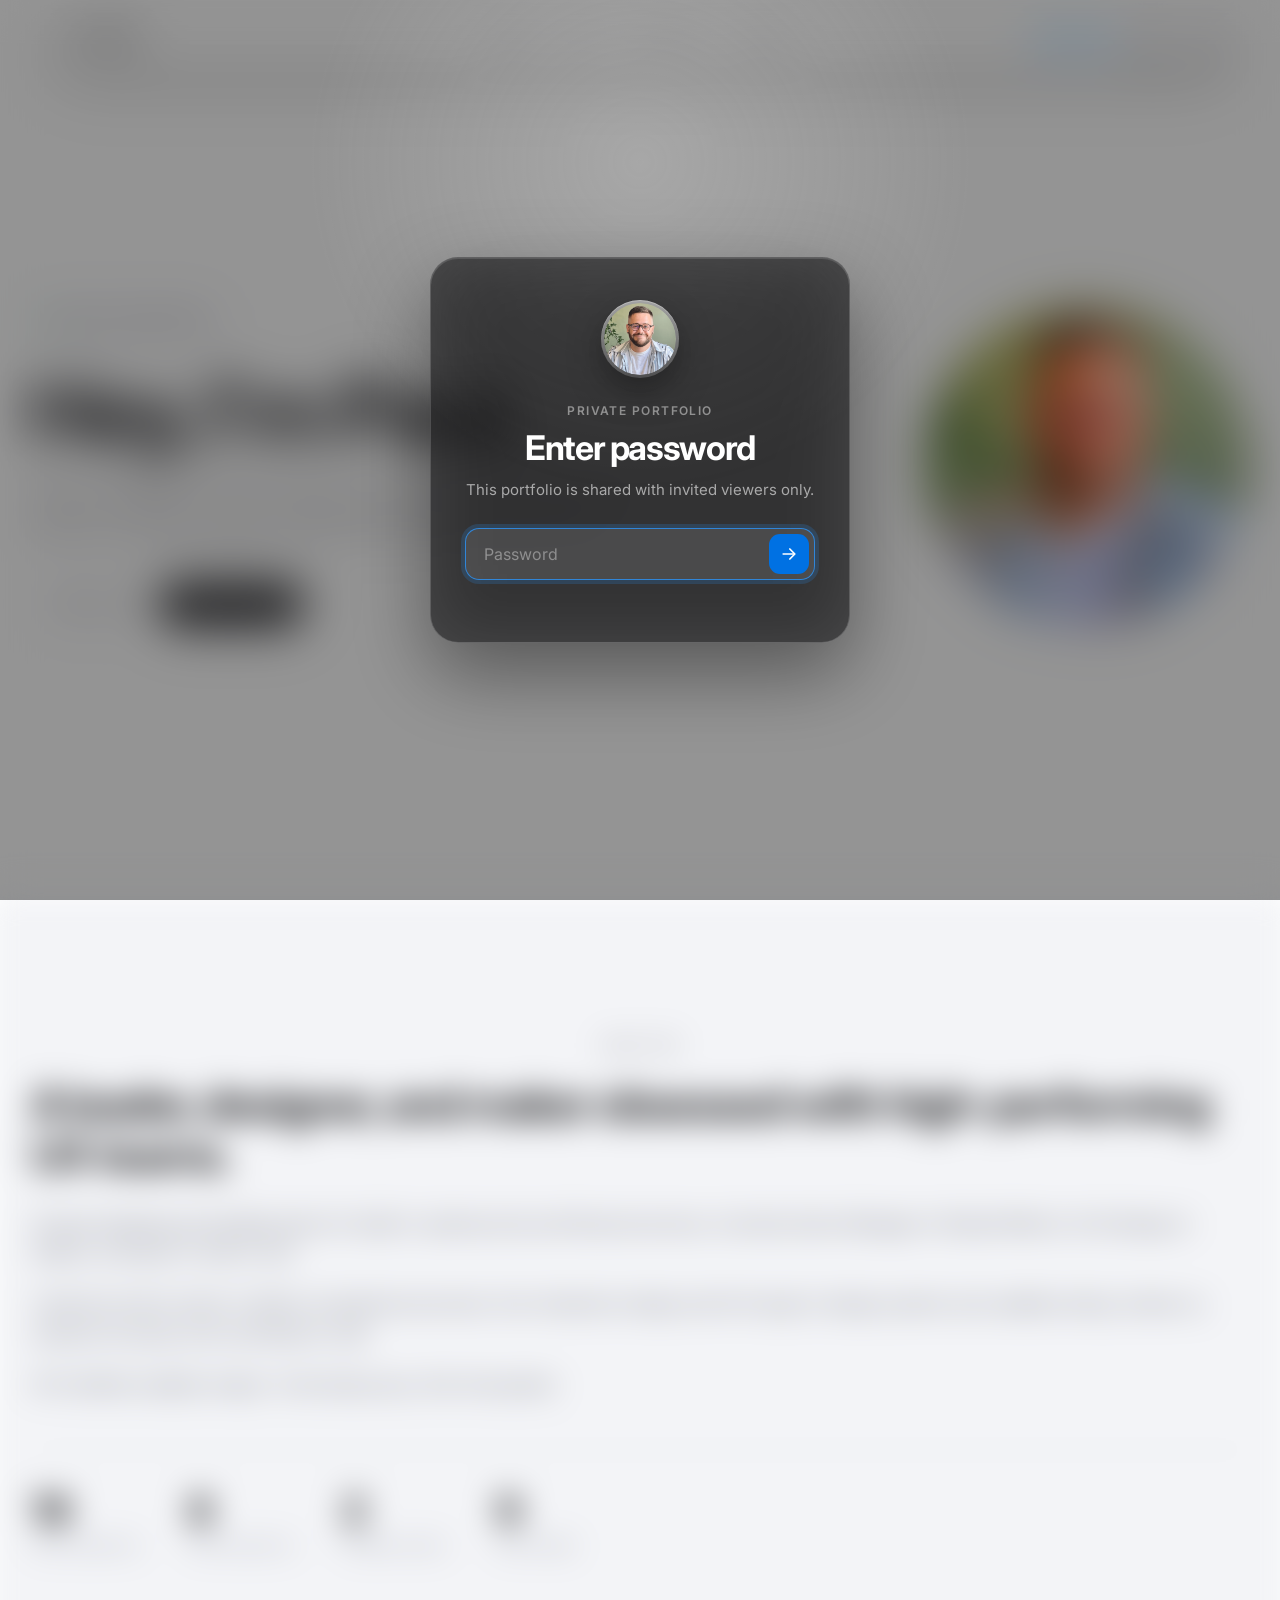
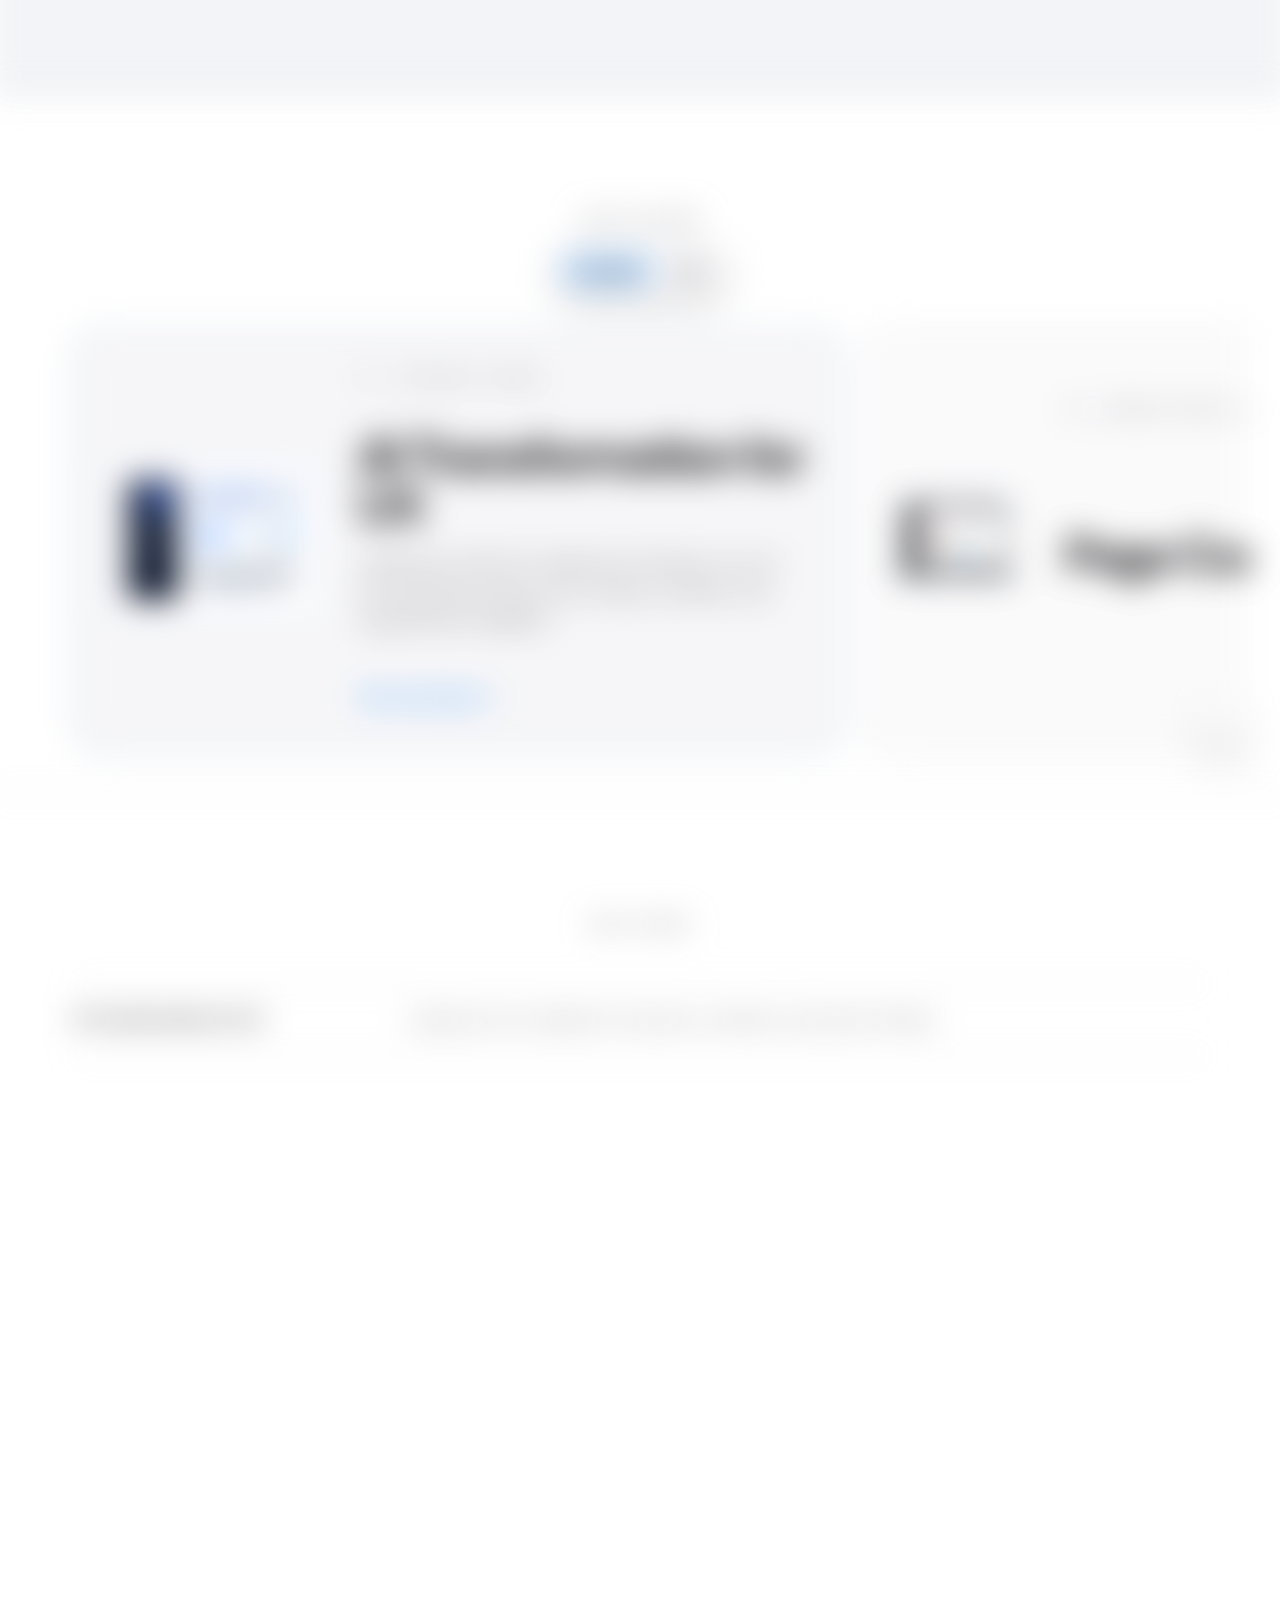
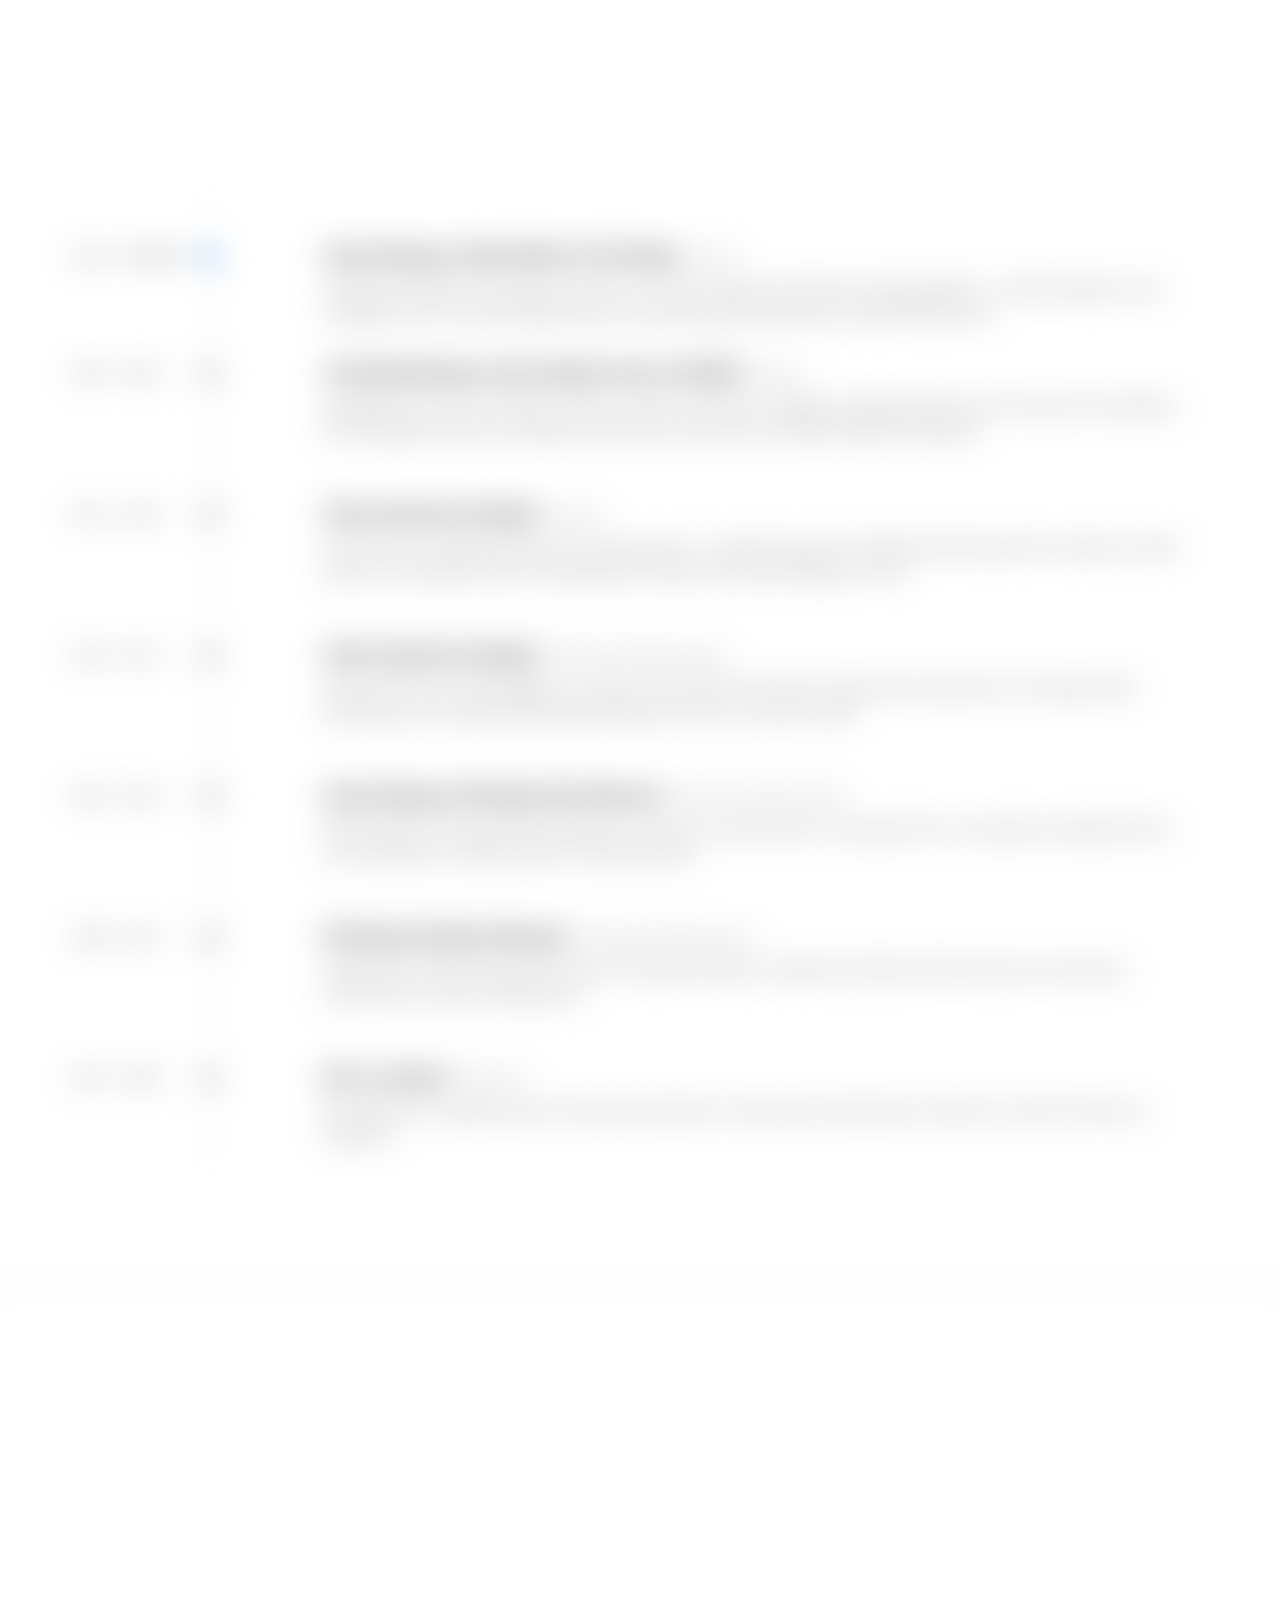
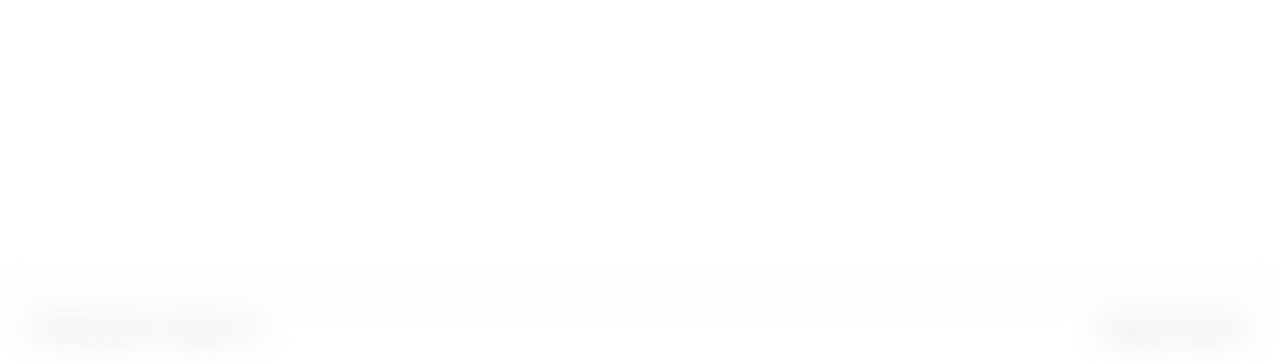
==== commit 77e6d7ab: "Refine password gate interactions" ====
--- a/index.html
+++ b/index.html
@@ -11,7 +11,7 @@
   <link rel="preconnect" href="https://fonts.googleapis.com">
   <link rel="preconnect" href="https://fonts.gstatic.com" crossorigin>
   <link href="https://fonts.googleapis.com/css2?family=Inter:ital,opsz,wght@0,14..32,300;0,14..32,400;0,14..32,500;0,14..32,600;0,14..32,700;0,14..32,800;0,14..32,900;1,14..32,400&display=swap" rel="stylesheet">
-  <link rel="stylesheet" href="css/styles.css?v=password-gate-8">
+  <link rel="stylesheet" href="css/styles.css?v=password-gate-14">
 </head>
 <body data-theme="dark">
 
@@ -424,6 +424,6 @@
     </div>
   </footer>
 
-  <script src="js/main.js?v=password-gate-8"></script>
+  <script src="js/main.js?v=password-gate-14"></script>
 </body>
 </html>
--- a/css/styles.css
+++ b/css/styles.css
@@ -135,6 +135,22 @@
   animation: passwordSuccessTick 0.42s ease-out 0.34s both;
 }
 
+.password-gate.has-failure-mark .password-gate-failure {
+  animation: passwordFailureCircle 1.8s var(--ease) both;
+}
+
+.password-gate.has-failure-mark .password-gate-failure path {
+  animation: passwordFailureCross 0.52s ease-out both;
+}
+
+.password-gate.has-failure-mark .password-gate-failure path:nth-child(1) {
+  animation-delay: 0.28s;
+}
+
+.password-gate.has-failure-mark .password-gate-failure path:nth-child(2) {
+  animation-delay: 0.46s;
+}
+
 .password-gate-panel {
   width: min(100%, 420px);
   padding: 42px 34px 32px;
@@ -185,7 +201,23 @@
   transform: scale(0.72);
 }
 
-.password-gate-success svg {
+.password-gate-failure {
+  position: absolute;
+  inset: 3px;
+  display: flex;
+  align-items: center;
+  justify-content: center;
+  border-radius: 50%;
+  background: #ff453a;
+  box-shadow:
+    inset 0 1px 0 rgba(255,255,255,0.24),
+    0 0 0 0 rgba(255,69,58,0.22);
+  opacity: 0;
+  transform: scale(0.72);
+}
+
+.password-gate-success svg,
+.password-gate-failure svg {
   width: 48px;
   height: 48px;
   fill: none;
@@ -198,6 +230,11 @@
 .password-gate-success path {
   stroke-dasharray: 36;
   stroke-dashoffset: 36;
+}
+
+.password-gate-failure path {
+  stroke-dasharray: 24;
+  stroke-dashoffset: 24;
 }
 
 .password-gate-kicker {
@@ -240,11 +277,22 @@
   font: inherit;
   font-size: 16px;
   outline: none;
+  -webkit-text-security: disc;
   transition: border-color var(--t), background var(--t), box-shadow var(--t);
 }
 
 .password-gate-input::placeholder {
   color: rgba(255,255,255,0.38);
+}
+
+/* Hide native browser password field indicators in this custom input */
+.password-gate-input::-webkit-caps-lock-indicator,
+.password-gate-input::-webkit-credentials-auto-fill-button,
+.password-gate-input::-ms-reveal,
+.password-gate-input::-ms-clear {
+  display: none;
+  visibility: hidden;
+  pointer-events: none;
 }
 
 .password-gate-input:focus {
@@ -380,6 +428,35 @@
 
 @keyframes passwordSuccessTick {
   0% { stroke-dashoffset: 36; }
+  100% { stroke-dashoffset: 0; }
+}
+
+@keyframes passwordFailureCircle {
+  0% {
+    opacity: 0;
+    transform: scale(0.72);
+    box-shadow:
+      inset 0 1px 0 rgba(255,255,255,0.24),
+      0 0 0 0 rgba(255,69,58,0.22);
+  }
+  18%, 78% {
+    opacity: 1;
+    transform: scale(1);
+    box-shadow:
+      inset 0 1px 0 rgba(255,255,255,0.24),
+      0 0 0 9px rgba(255,69,58,0.12);
+  }
+  100% {
+    opacity: 0;
+    transform: scale(0.92);
+    box-shadow:
+      inset 0 1px 0 rgba(255,255,255,0.24),
+      0 0 0 18px rgba(255,69,58,0);
+  }
+}
+
+@keyframes passwordFailureCross {
+  0% { stroke-dashoffset: 24; }
   100% { stroke-dashoffset: 0; }
 }
 
@@ -590,6 +667,44 @@
   outline-offset: 3px;
 }
 
+.nav-lock-test {
+  display: inline-flex;
+  align-items: center;
+  justify-content: center;
+  width: 40px;
+  height: 40px;
+  padding: 0;
+  border: 1px solid var(--border);
+  border-radius: 999px;
+  background: color-mix(in srgb, var(--bg-off) 42%, transparent);
+  color: var(--text-1);
+  cursor: pointer;
+  box-shadow:
+    inset 0 1px 0 rgba(255,255,255,0.12),
+    0 10px 20px rgba(0,0,0,0.12);
+  transition: background var(--t), border-color var(--t), transform var(--t), color var(--t);
+}
+
+.nav-lock-test:hover {
+  transform: translateY(-1px);
+  border-color: color-mix(in srgb, var(--accent) 24%, var(--border));
+}
+
+.nav-lock-test:focus-visible {
+  outline: 2px solid color-mix(in srgb, var(--accent) 55%, white);
+  outline-offset: 3px;
+}
+
+.nav-lock-test svg {
+  width: 18px;
+  height: 18px;
+  stroke: currentColor;
+  fill: none;
+  stroke-width: 1.75;
+  stroke-linecap: round;
+  stroke-linejoin: round;
+}
+
 .theme-toggle-icon {
   position: absolute;
   display: inline-flex;
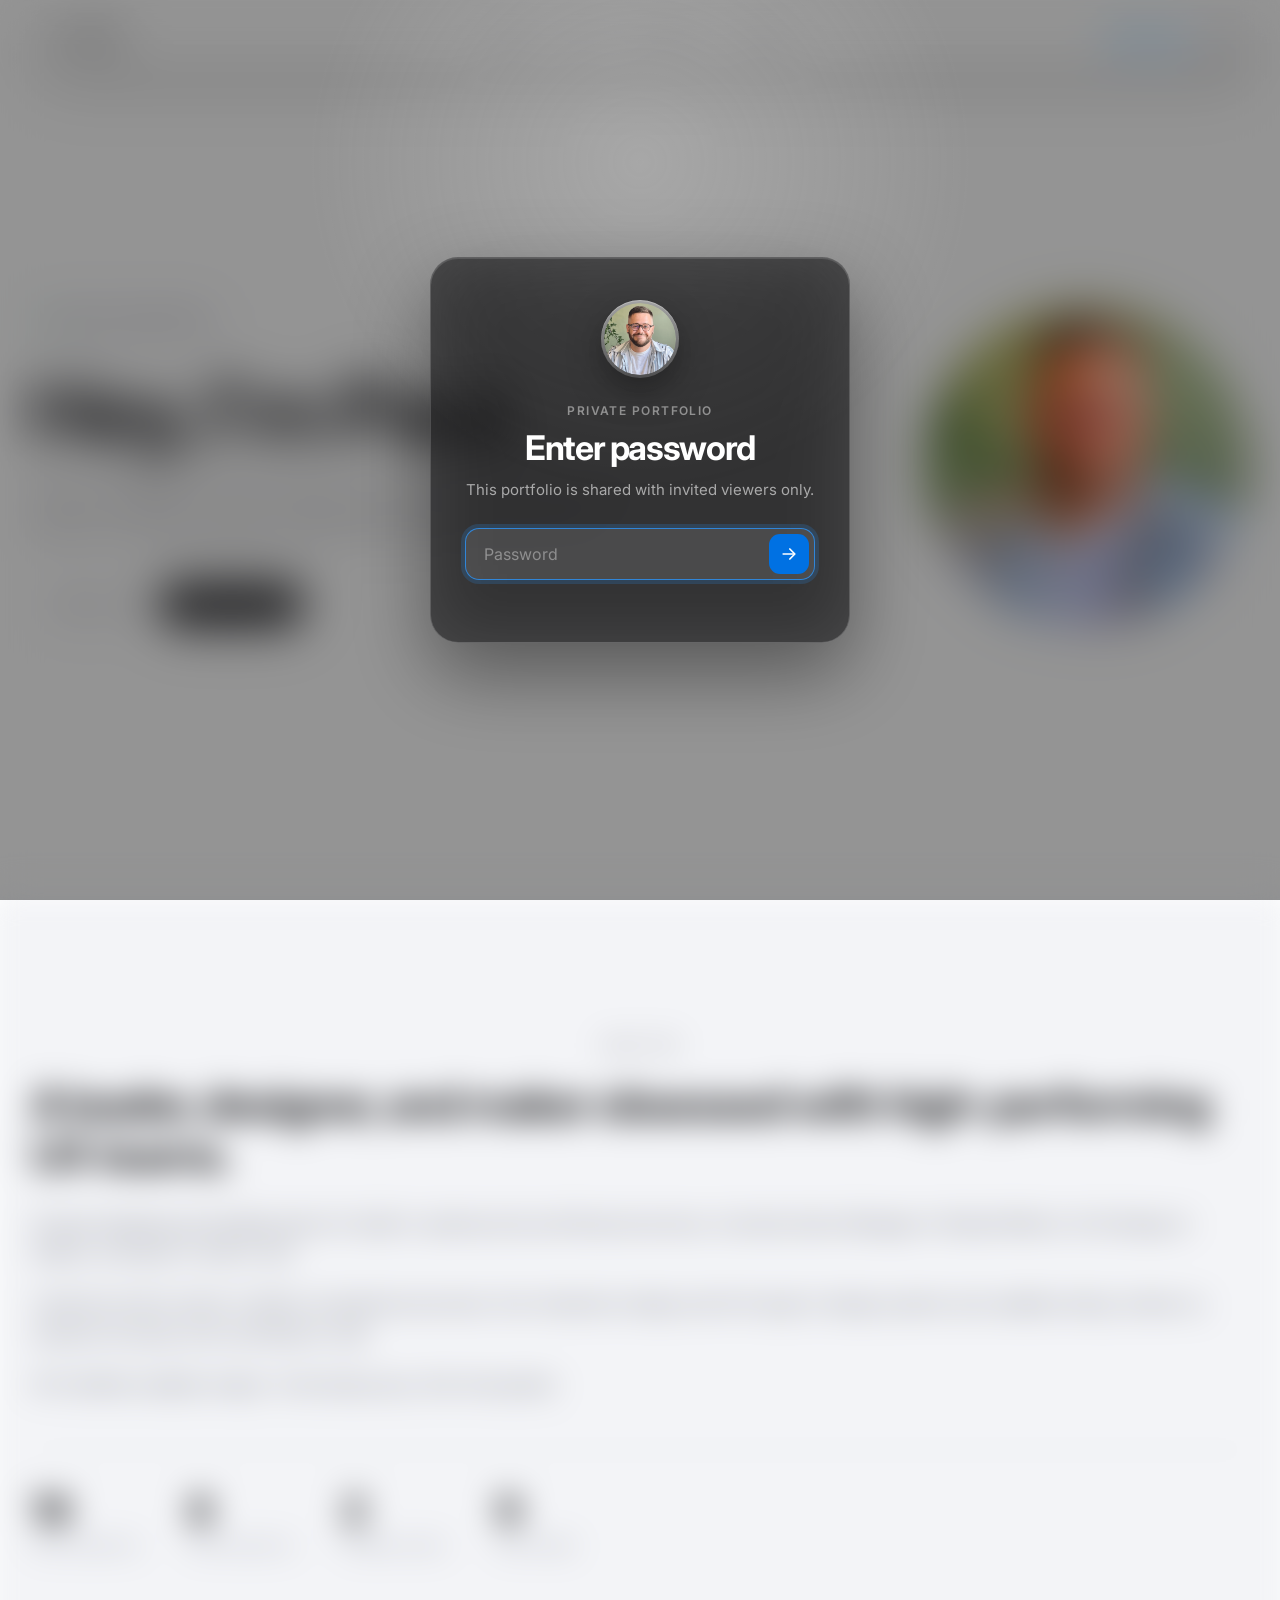
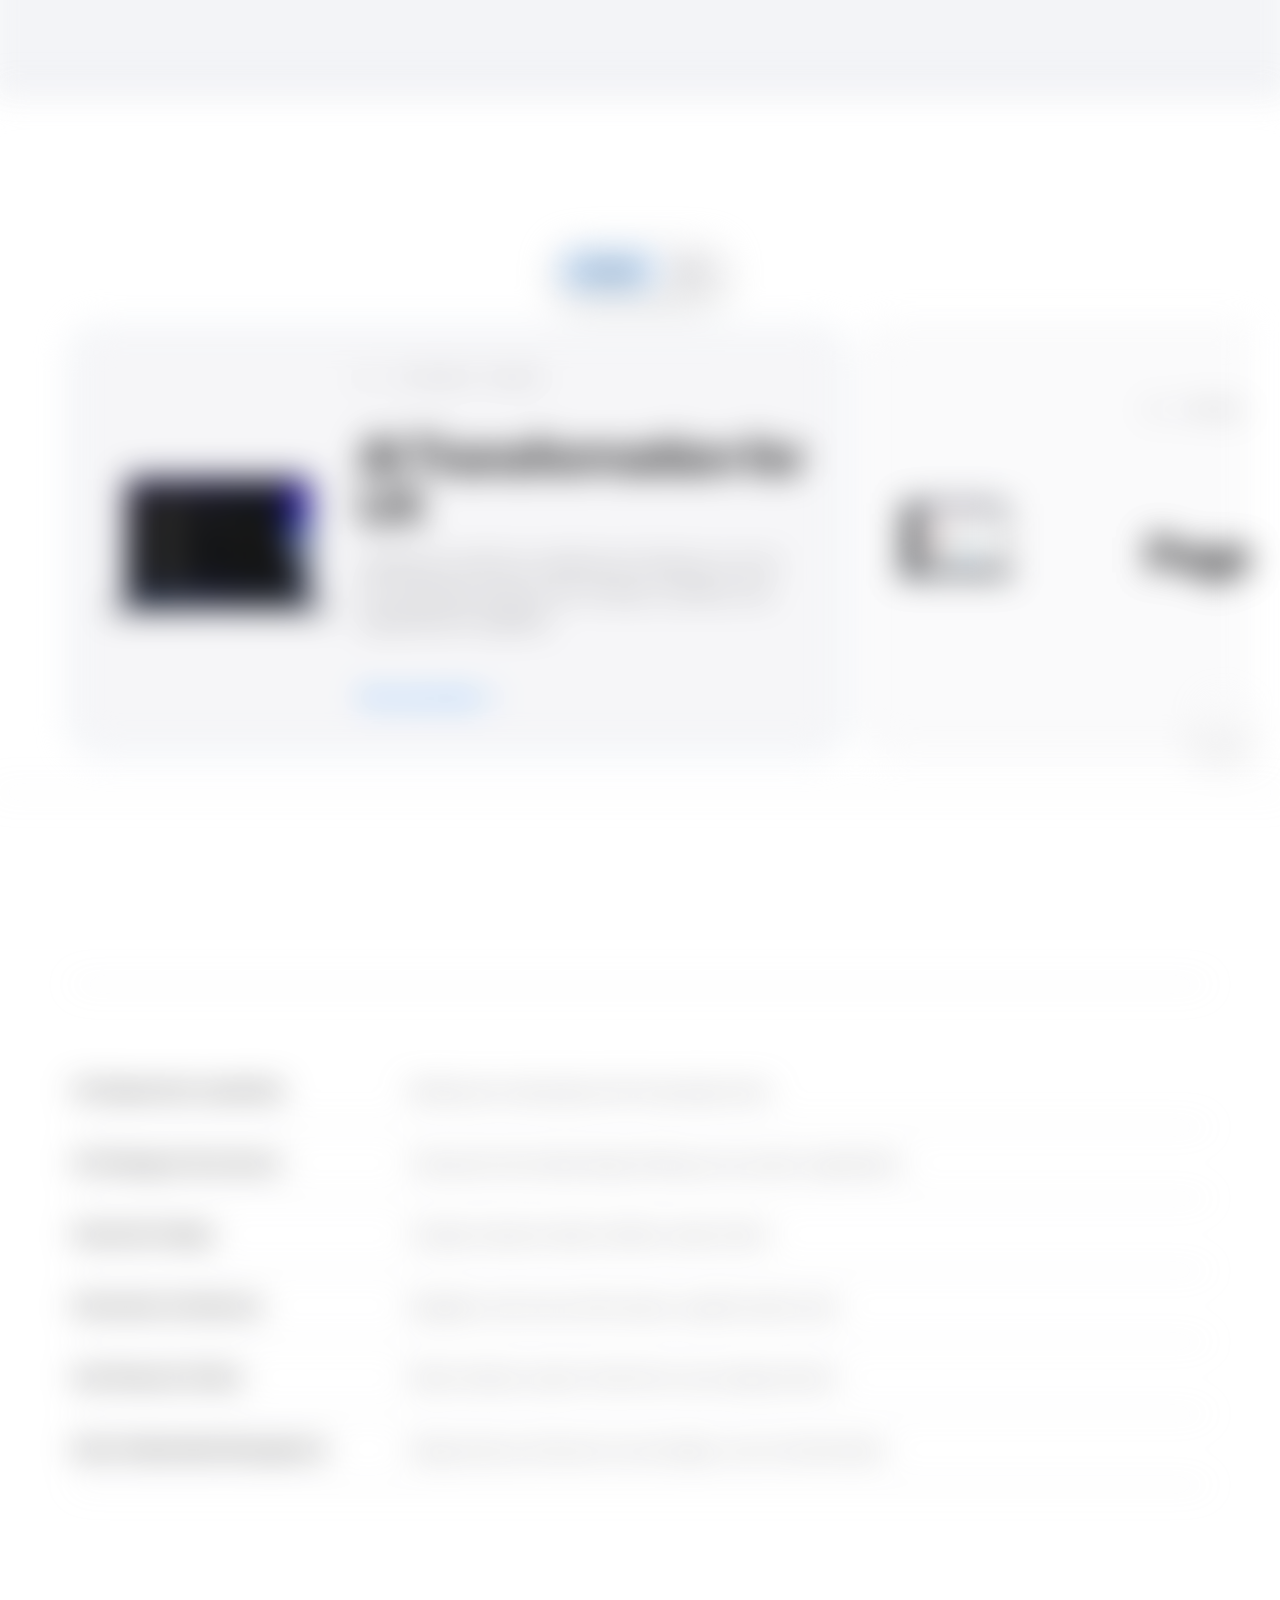
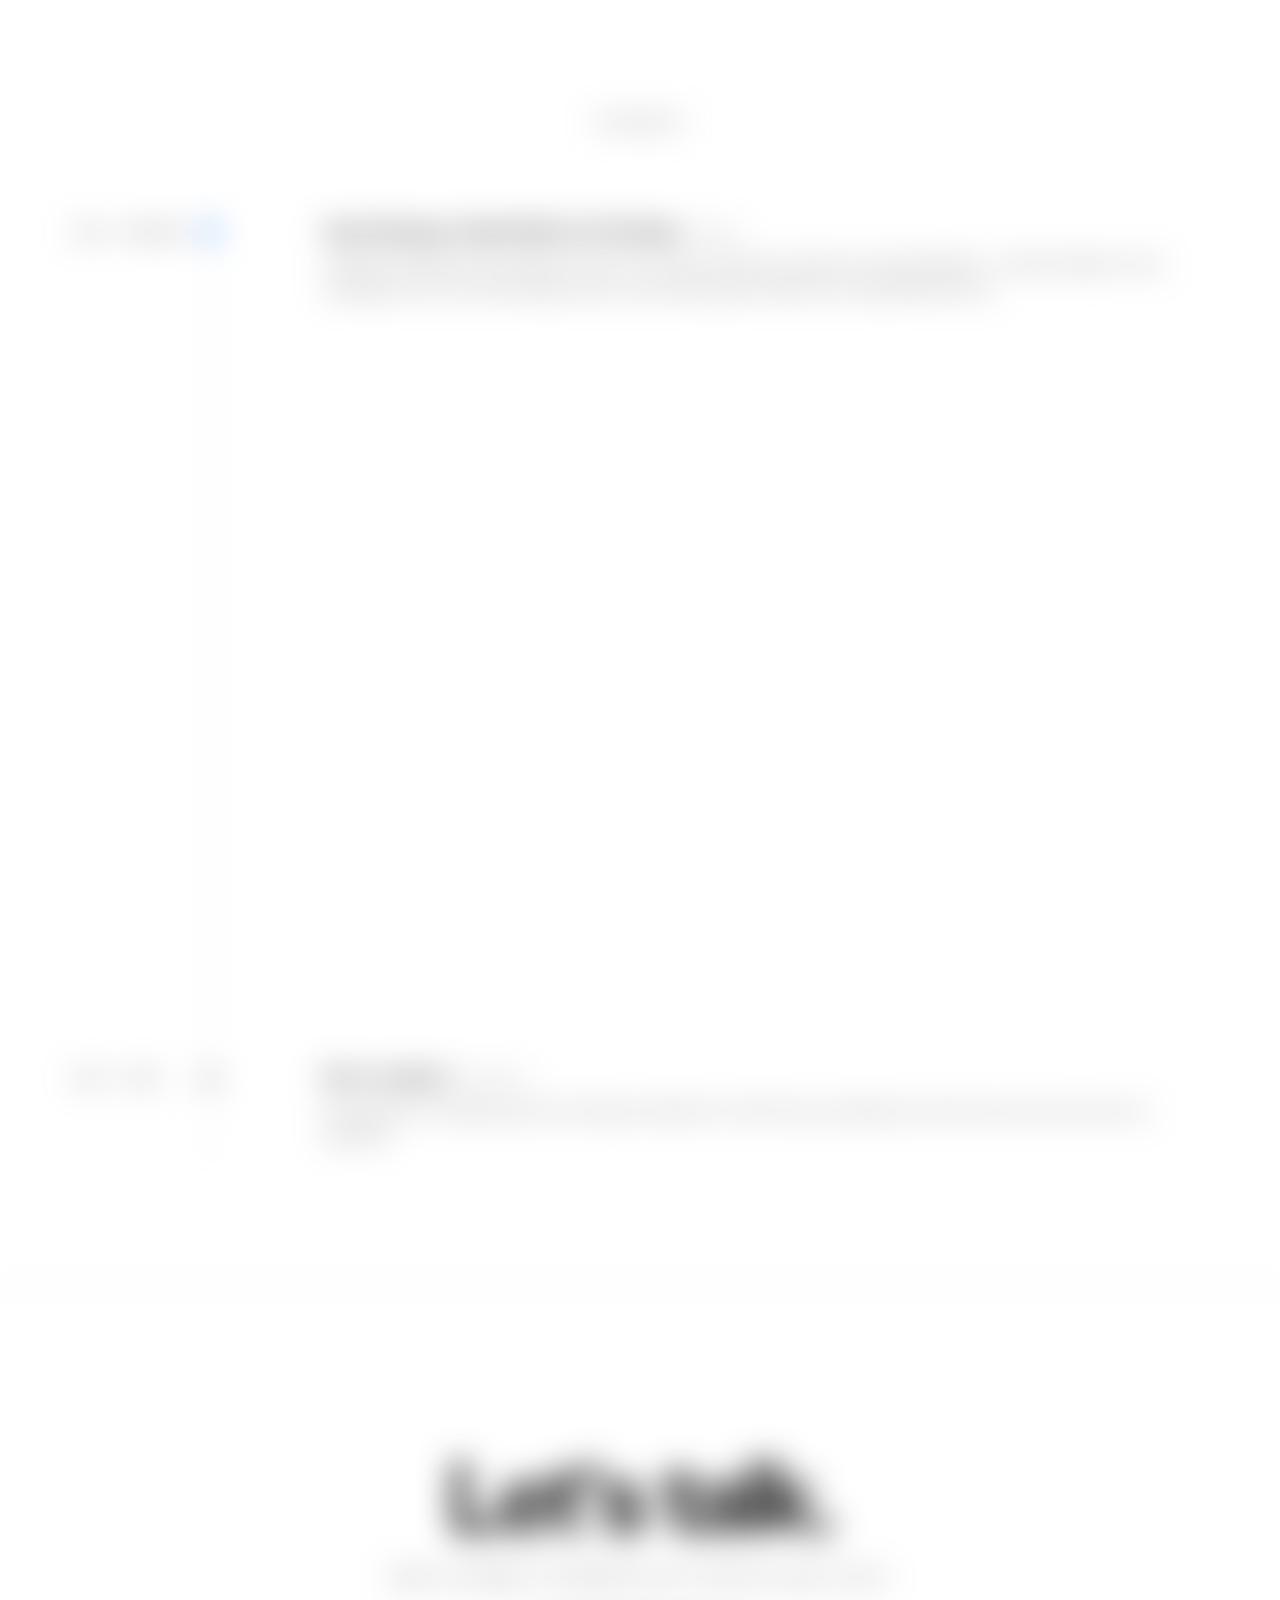
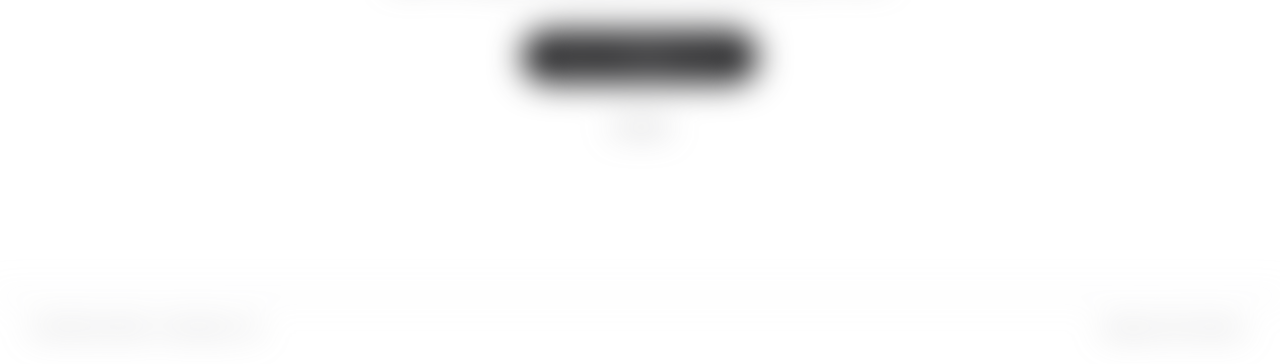
==== commit 7e1d5e59: "Refine portfolio carousel and AI case study" ====
--- a/index.html
+++ b/index.html
@@ -11,7 +11,7 @@
   <link rel="preconnect" href="https://fonts.googleapis.com">
   <link rel="preconnect" href="https://fonts.gstatic.com" crossorigin>
   <link href="https://fonts.googleapis.com/css2?family=Inter:ital,opsz,wght@0,14..32,300;0,14..32,400;0,14..32,500;0,14..32,600;0,14..32,700;0,14..32,800;0,14..32,900;1,14..32,400&display=swap" rel="stylesheet">
-  <link rel="stylesheet" href="css/styles.css?v=password-gate-14">
+  <link rel="stylesheet" href="css/styles.css?v=password-gate-25">
 </head>
 <body data-theme="dark">
 
@@ -131,9 +131,7 @@
           <h3 class="case-title">AI Transformation for UX</h3>
           <p class="case-desc">Leading the shift from traditional UX delivery to an AI-first operating model across mindset, workflow, and organisational capability.</p>
         </div>
-        <div class="case-thumb">
-          <img src="images/case-07-ai-transformation.svg" alt="AI Transformation for UX">
-        </div>
+        <img class="case-thumb case-thumb--full-image" src="images/case-07-ai-transformation.png" alt="AI Transformation for UX">
         <span class="case-arrow">View case study</span>
       </a>
 
@@ -424,6 +422,6 @@
     </div>
   </footer>
 
-  <script src="js/main.js?v=password-gate-14"></script>
+  <script src="js/main.js?v=password-gate-25"></script>
 </body>
 </html>
--- a/css/styles.css
+++ b/css/styles.css
@@ -498,7 +498,7 @@
 .nav::before {
   content: "";
   position: absolute;
-  inset: 0 max(16px, calc((100vw - var(--max)) / 2 + 16px));
+  inset: 0 max(16px, calc((100% - var(--max)) / 2));
   background: var(--nav-blur);
   border: 1px solid var(--nav-border);
   border-radius: 999px;
@@ -529,8 +529,8 @@
 
 .nav-inner {
   position: relative;
-  width: calc(100% - 32px);
-  max-width: calc(var(--max) - 32px);
+  width: 100%;
+  max-width: var(--max);
   margin: 0 auto;
   padding: 0 6px;
   height: 100%;
@@ -667,44 +667,6 @@
   outline-offset: 3px;
 }
 
-.nav-lock-test {
-  display: inline-flex;
-  align-items: center;
-  justify-content: center;
-  width: 40px;
-  height: 40px;
-  padding: 0;
-  border: 1px solid var(--border);
-  border-radius: 999px;
-  background: color-mix(in srgb, var(--bg-off) 42%, transparent);
-  color: var(--text-1);
-  cursor: pointer;
-  box-shadow:
-    inset 0 1px 0 rgba(255,255,255,0.12),
-    0 10px 20px rgba(0,0,0,0.12);
-  transition: background var(--t), border-color var(--t), transform var(--t), color var(--t);
-}
-
-.nav-lock-test:hover {
-  transform: translateY(-1px);
-  border-color: color-mix(in srgb, var(--accent) 24%, var(--border));
-}
-
-.nav-lock-test:focus-visible {
-  outline: 2px solid color-mix(in srgb, var(--accent) 55%, white);
-  outline-offset: 3px;
-}
-
-.nav-lock-test svg {
-  width: 18px;
-  height: 18px;
-  stroke: currentColor;
-  fill: none;
-  stroke-width: 1.75;
-  stroke-linecap: round;
-  stroke-linejoin: round;
-}
-
 .theme-toggle-icon {
   position: absolute;
   display: inline-flex;
@@ -1108,7 +1070,7 @@
   border-top: 1px solid var(--border);
   text-align: left;
   background: transparent;
-  transition: background 0.7s var(--ease), padding 0.7s var(--ease), transform 0.7s var(--ease), opacity 0.7s var(--ease);
+  transition: background 0.7s var(--ease), grid-template-columns 0.82s cubic-bezier(0.45, 0, 0.25, 1), padding 0.82s cubic-bezier(0.45, 0, 0.25, 1), transform 0.7s var(--ease), opacity 0.7s var(--ease);
   position: relative;
   overflow: hidden;
   opacity: 0.72;
@@ -1187,7 +1149,11 @@
   opacity: 0;
   overflow: hidden;
   transform: translateY(-8px);
-  transition: max-height 0.72s var(--ease), opacity 0.5s var(--ease), transform 0.72s var(--ease), margin-top 0.72s var(--ease);
+  transition:
+    max-height 0.86s cubic-bezier(0.45, 0, 0.25, 1),
+    opacity 0.72s cubic-bezier(0.4, 0, 0.2, 1) 0.08s,
+    transform 0.86s cubic-bezier(0.45, 0, 0.25, 1),
+    margin-top 0.86s cubic-bezier(0.45, 0, 0.25, 1);
 }
 
 .case-card.is-active .case-eyebrow {
@@ -1305,7 +1271,12 @@
   opacity: 0;
   overflow: hidden;
   transform: translateY(-8px);
-  transition: max-height 0.72s var(--ease), opacity 0.5s var(--ease), transform 0.72s var(--ease), margin-top 0.72s var(--ease), gap var(--t);
+  transition:
+    max-height 0.86s cubic-bezier(0.45, 0, 0.25, 1),
+    opacity 0.72s cubic-bezier(0.4, 0, 0.2, 1) 0.12s,
+    transform 0.86s cubic-bezier(0.45, 0, 0.25, 1),
+    margin-top 0.86s cubic-bezier(0.45, 0, 0.25, 1),
+    gap var(--t);
 }
 
 .case-arrow::after {
@@ -1324,6 +1295,7 @@
 .case-card:hover .case-arrow::after { transform: translateX(3px); }
 
 .work-list--carousel .case-card {
+  grid-template-columns: 220px minmax(0, 1fr);
   flex: 0 0 min(80vw, 760px);
   min-width: 520px;
   height: 100%;
@@ -1333,6 +1305,7 @@
   background: color-mix(in srgb, var(--bg-off) 54%, transparent);
   scroll-snap-align: center;
   opacity: 0.64;
+  transition: background 0.82s cubic-bezier(0.45, 0, 0.25, 1), border-color 0.82s cubic-bezier(0.45, 0, 0.25, 1), grid-template-columns 0.82s cubic-bezier(0.45, 0, 0.25, 1), padding 0.82s cubic-bezier(0.45, 0, 0.25, 1), transform 0.7s var(--ease), opacity 0.7s var(--ease);
 }
 
 .work-list--carousel .case-card.animate-in,
@@ -1756,6 +1729,7 @@
   .work-carousel-arrow--prev { left: 6px; }
   .work-carousel-arrow--next { right: 6px; }
   .work-list--carousel .case-card {
+    grid-template-columns: 180px minmax(0, 1fr);
     flex-basis: min(84vw, 700px);
     min-width: 460px;
   }
@@ -1922,13 +1896,14 @@
   .work-carousel-arrow--prev { left: 24px; }
   .work-carousel-arrow--next { right: 24px; }
   .work-list--carousel .case-card {
+    grid-template-columns: 136px minmax(0, 1fr);
     flex-basis: 84vw;
     min-width: 84vw;
     height: 100%;
     align-items: center;
     border-radius: 28px;
     padding: 20px 18px;
-    transition: background 0.45s var(--ease), border-color 0.45s var(--ease), opacity 0.45s var(--ease);
+    transition: background 0.82s cubic-bezier(0.45, 0, 0.25, 1), border-color 0.82s cubic-bezier(0.45, 0, 0.25, 1), grid-template-columns 0.82s cubic-bezier(0.45, 0, 0.25, 1), padding 0.82s cubic-bezier(0.45, 0, 0.25, 1), opacity 0.7s var(--ease);
   }
   .work-list--carousel .case-card.is-active {
     grid-template-columns: 136px minmax(0, 1fr);
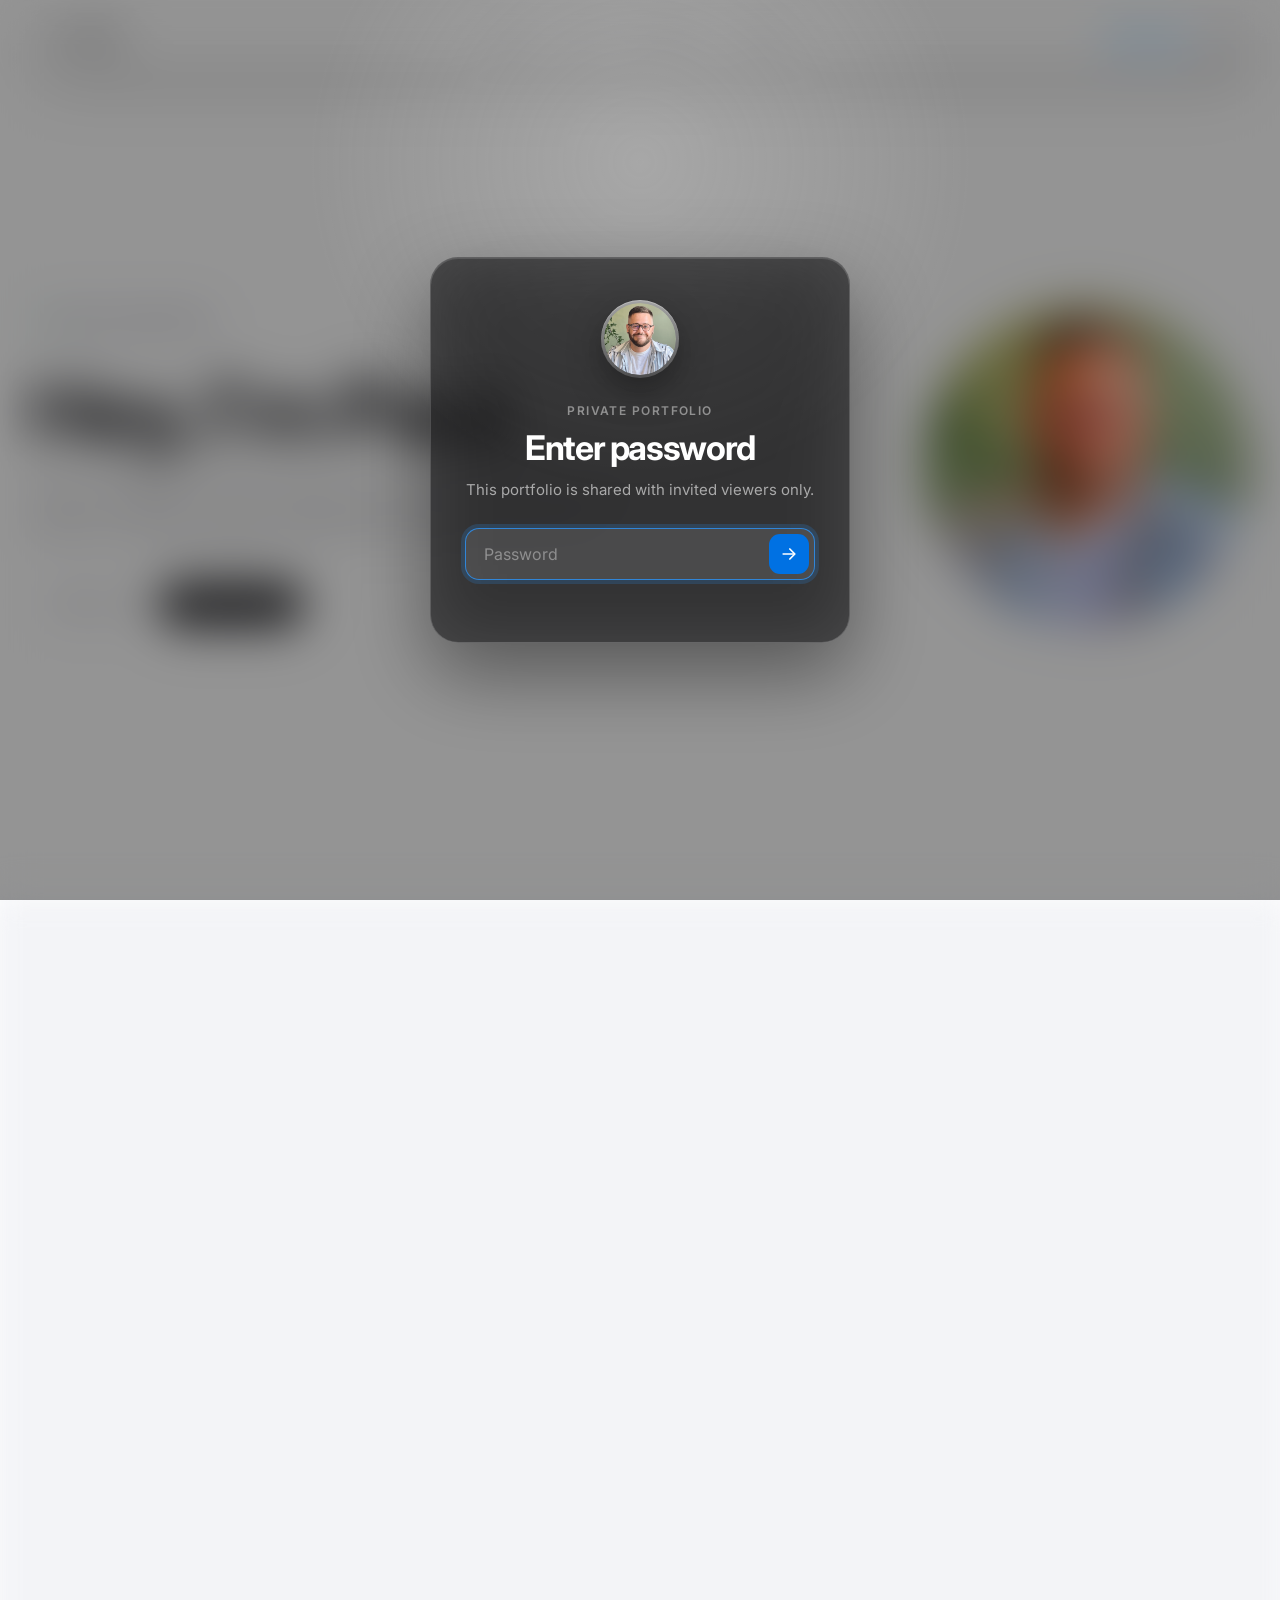
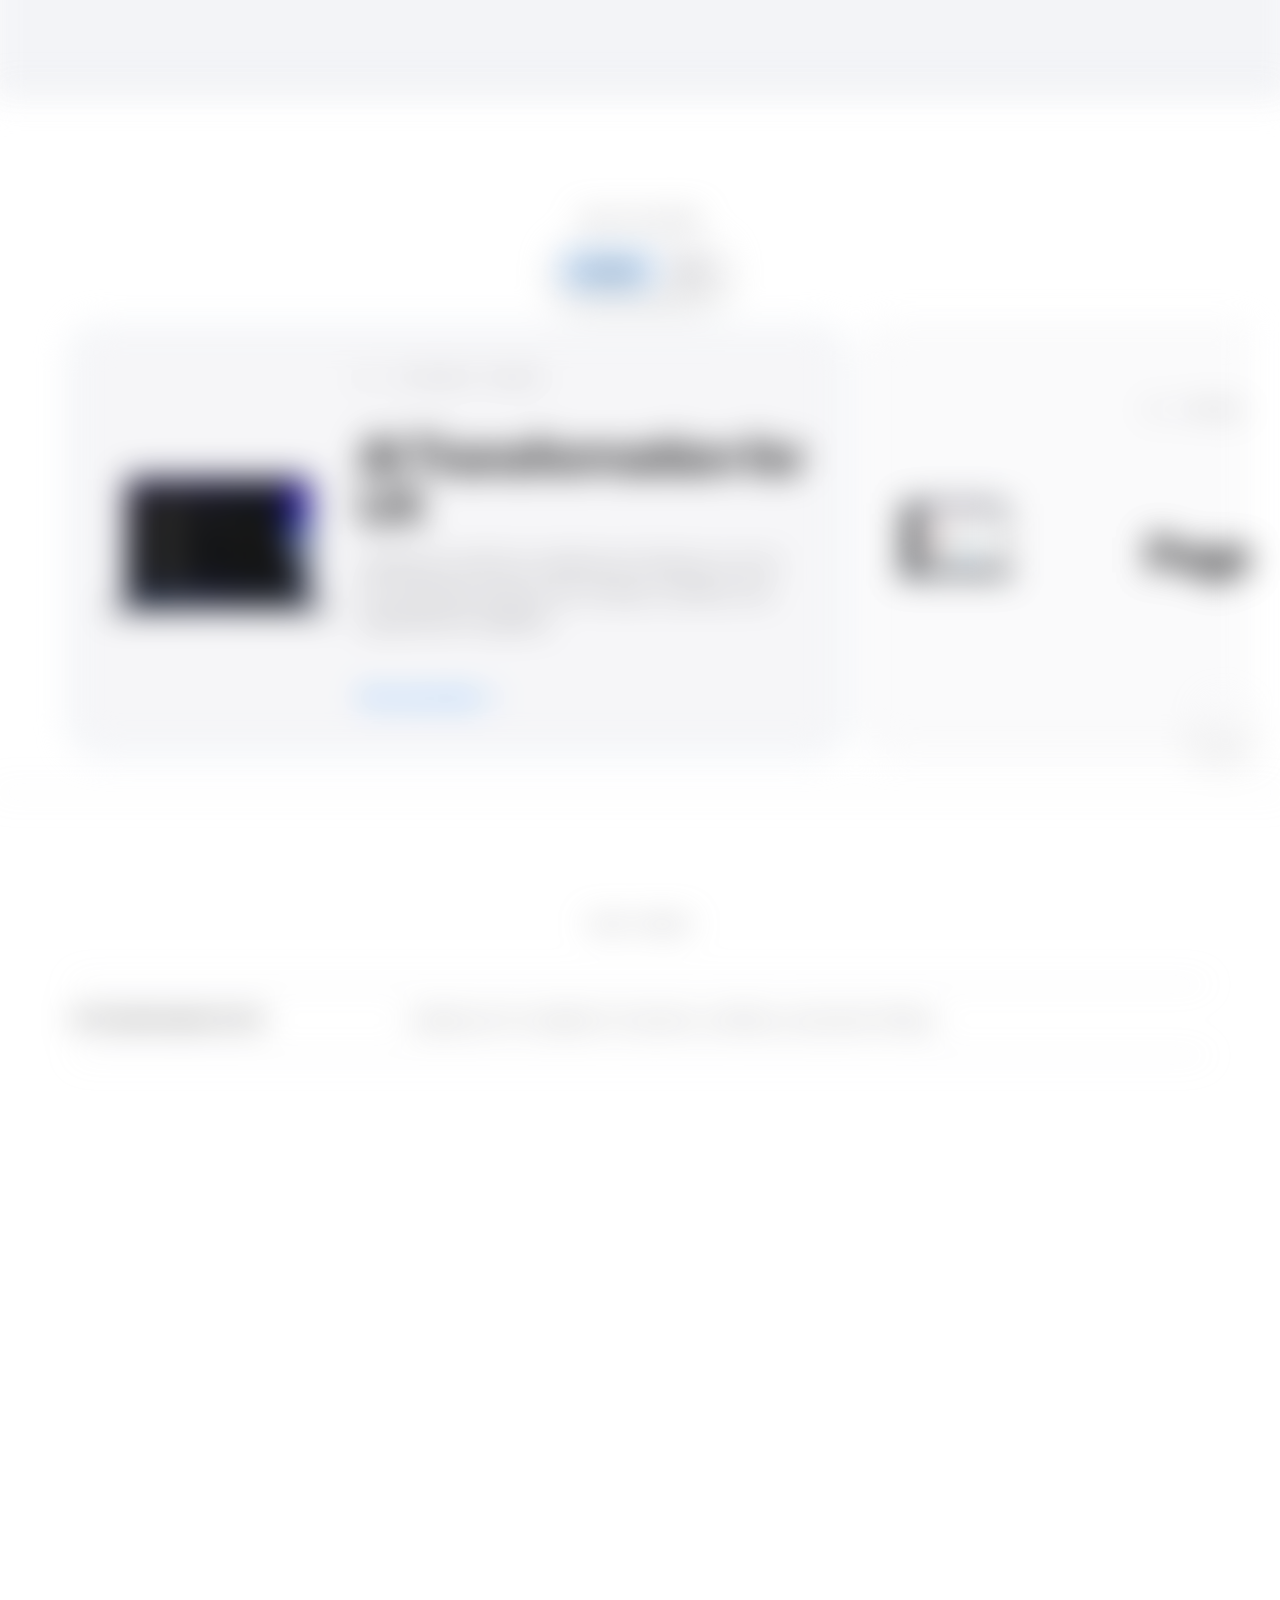
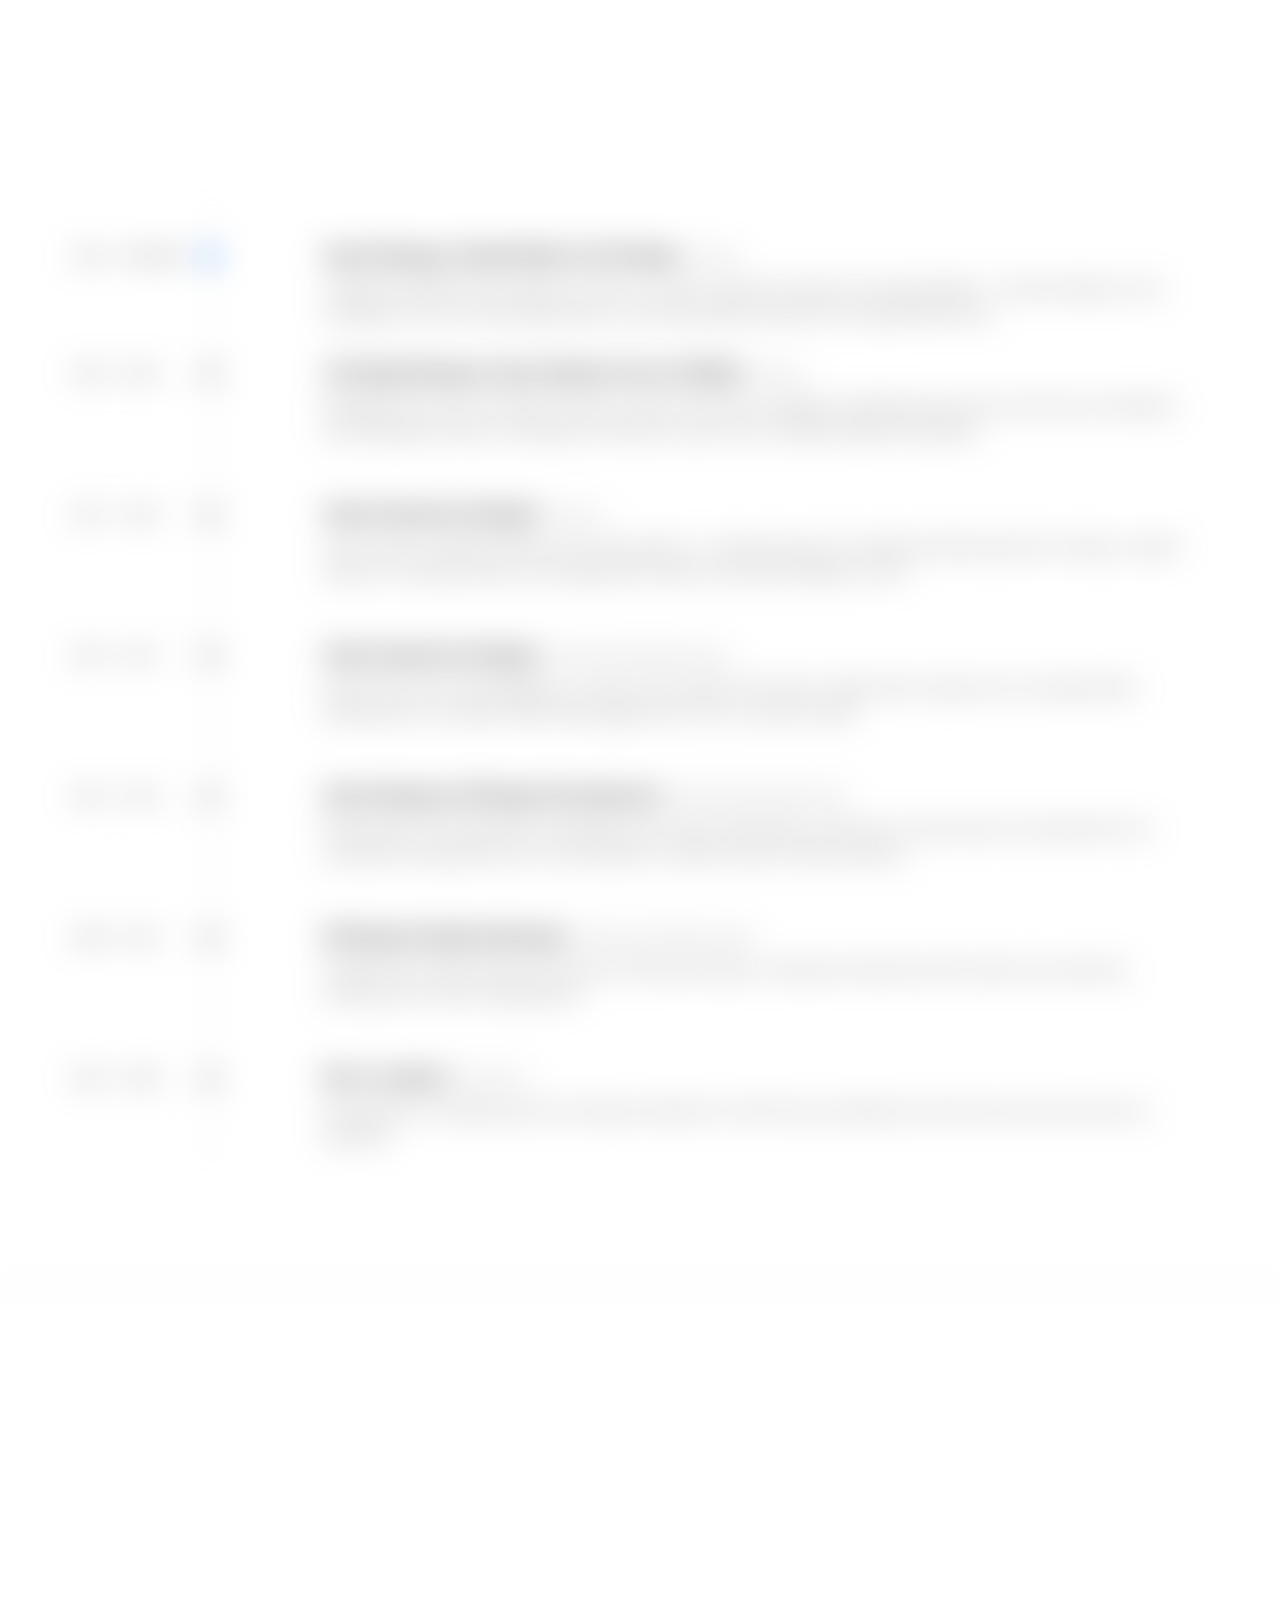
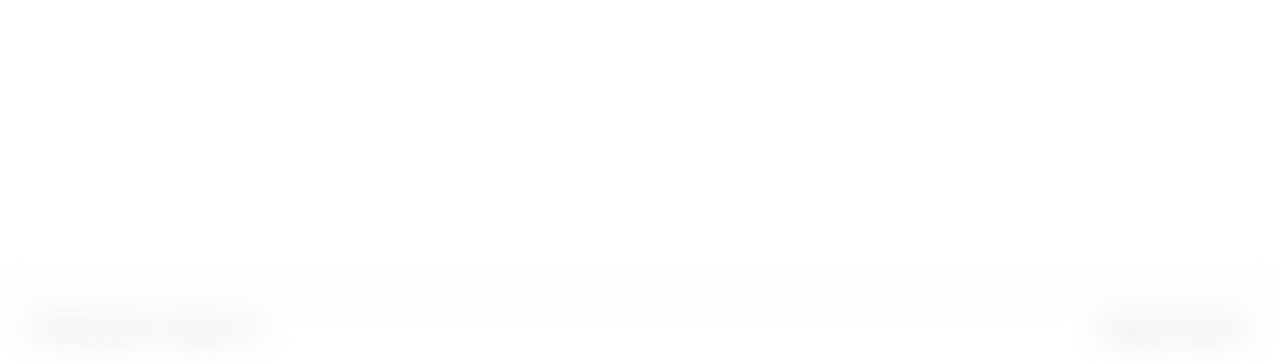
==== commit a86593c5: "Update job description for Senior Manager role" ====
--- a/index.html
+++ b/index.html
@@ -11,7 +11,7 @@
   <link rel="preconnect" href="https://fonts.googleapis.com">
   <link rel="preconnect" href="https://fonts.gstatic.com" crossorigin>
   <link href="https://fonts.googleapis.com/css2?family=Inter:ital,opsz,wght@0,14..32,300;0,14..32,400;0,14..32,500;0,14..32,600;0,14..32,700;0,14..32,800;0,14..32,900;1,14..32,400&display=swap" rel="stylesheet">
-  <link rel="stylesheet" href="css/styles.css?v=password-gate-25">
+  <link rel="stylesheet" href="css/styles.css?v=password-gate-31">
 </head>
 <body data-theme="dark">
 
@@ -368,7 +368,7 @@
               <h4 class="tl-role">Senior Manager, MI Design &amp; Development</h4>
               <span class="tl-co">Nationwide Building Society</span>
             </div>
-            <p class="tl-desc">Responsible for all operational MI design, architecture, and production. Recognised for an exceptional redesign that set a new standard for usable, decision-ready reporting.</p>
+            <p class="tl-desc">Responsible for all operational management information (MI) design, architecture, and production. Recognised for an exceptional redesign that set a new standard for usable, decision-ready reporting.</p>
           </div>
         </div>
 
@@ -422,6 +422,6 @@
     </div>
   </footer>
 
-  <script src="js/main.js?v=password-gate-25"></script>
+  <script src="js/main.js?v=password-gate-31"></script>
 </body>
 </html>
--- a/css/styles.css
+++ b/css/styles.css
@@ -997,6 +997,21 @@
   scroll-snap-type: none;
 }
 
+.work-list.is-view-transitioning,
+.work-list.work-list--carousel.is-view-transitioning {
+  scroll-snap-type: none;
+  pointer-events: none;
+}
+
+.work-list.is-view-transitioning .case-card {
+  transition:
+    transform 0.94s cubic-bezier(0.32, 0, 0.18, 1),
+    background 0.62s cubic-bezier(0.32, 0, 0.18, 1),
+    border-color 0.62s cubic-bezier(0.32, 0, 0.18, 1),
+    opacity 0.72s cubic-bezier(0.32, 0, 0.18, 1);
+  will-change: transform, opacity;
+}
+
 .work-list.work-list--carousel::-webkit-scrollbar {
   display: none;
 }
